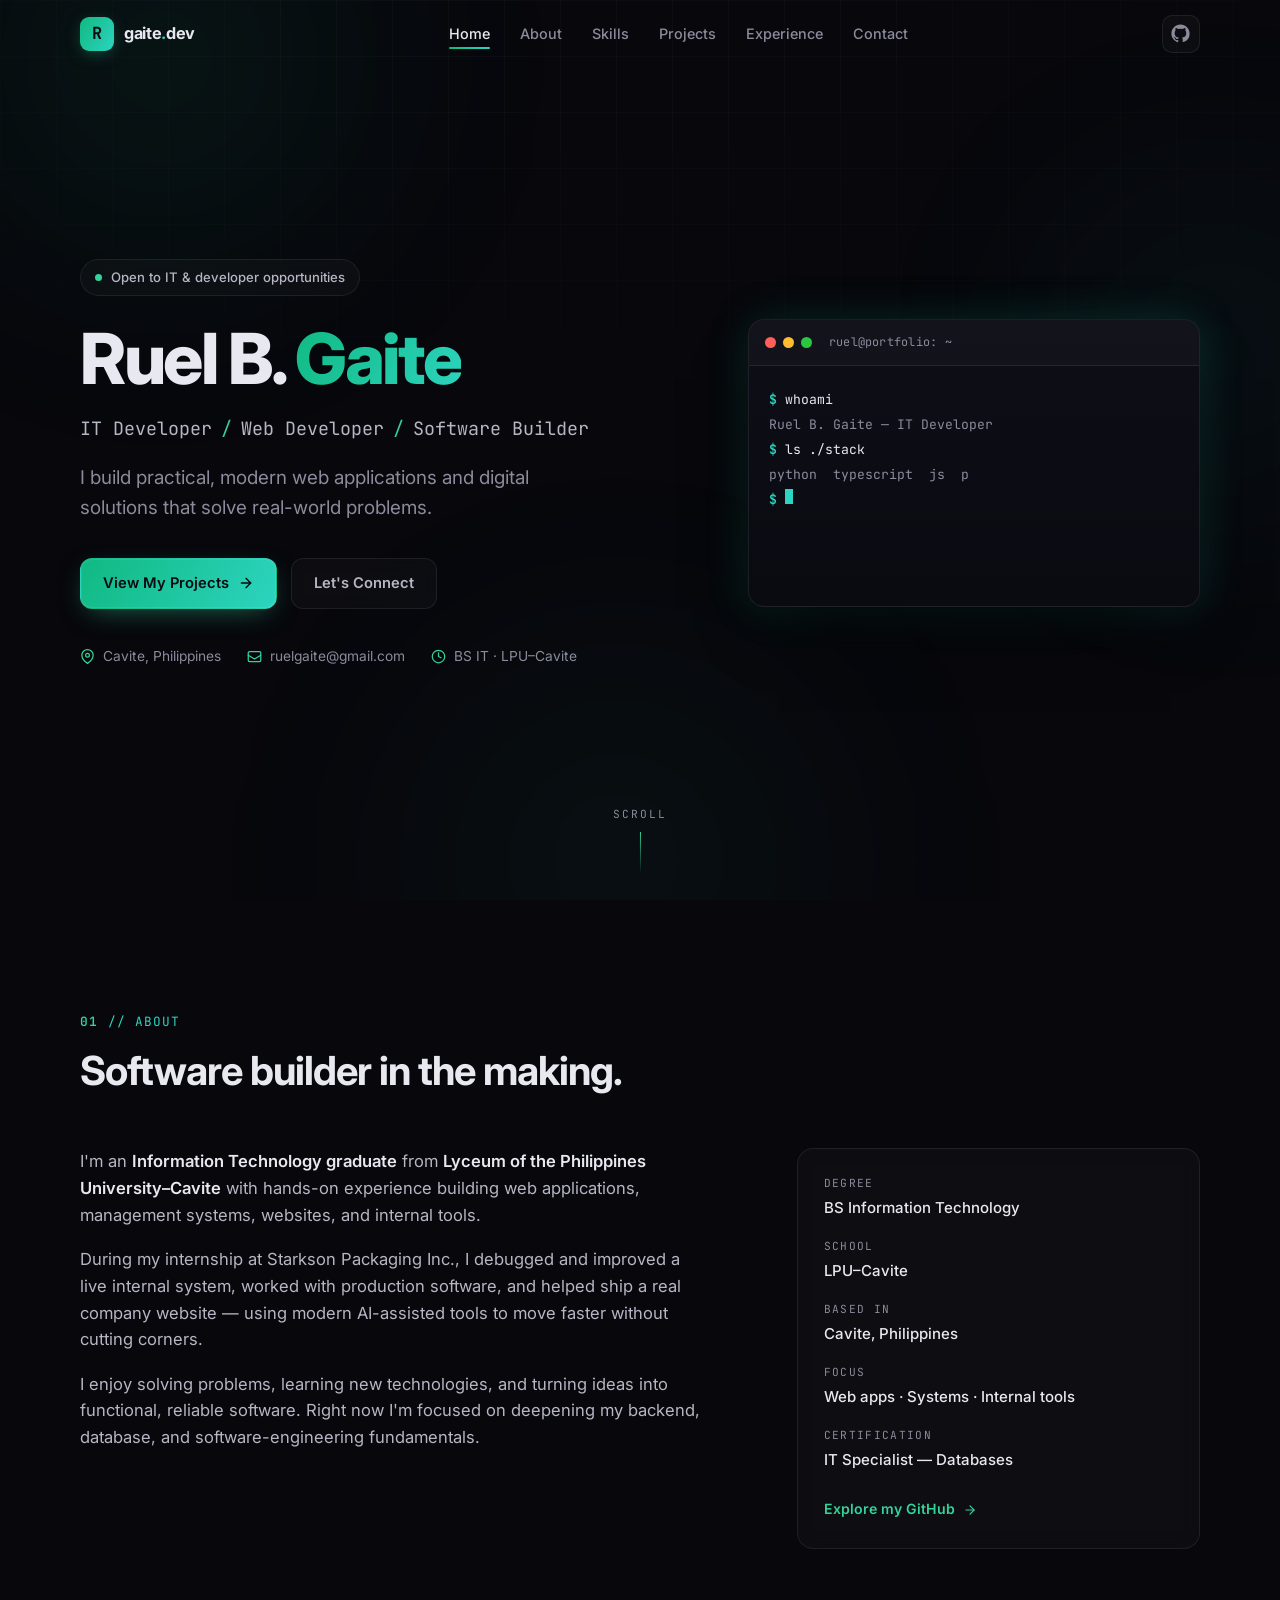
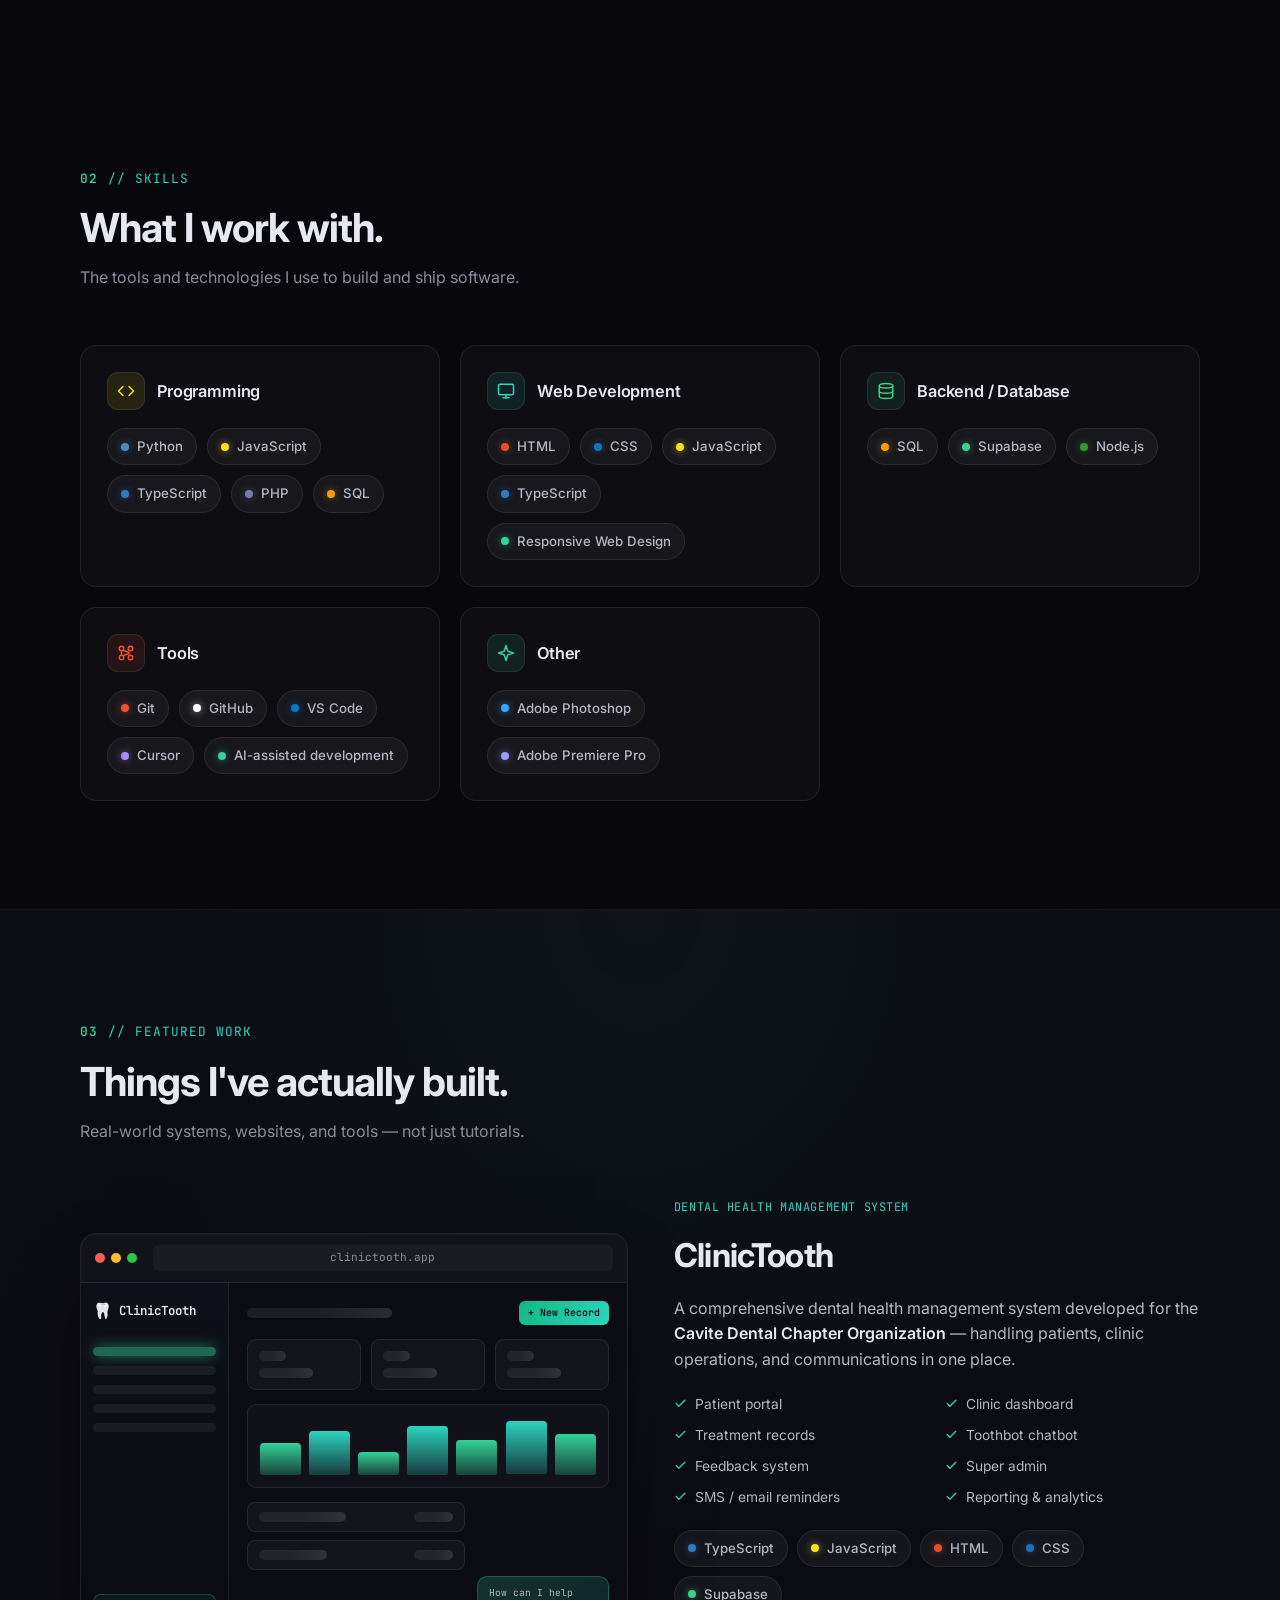
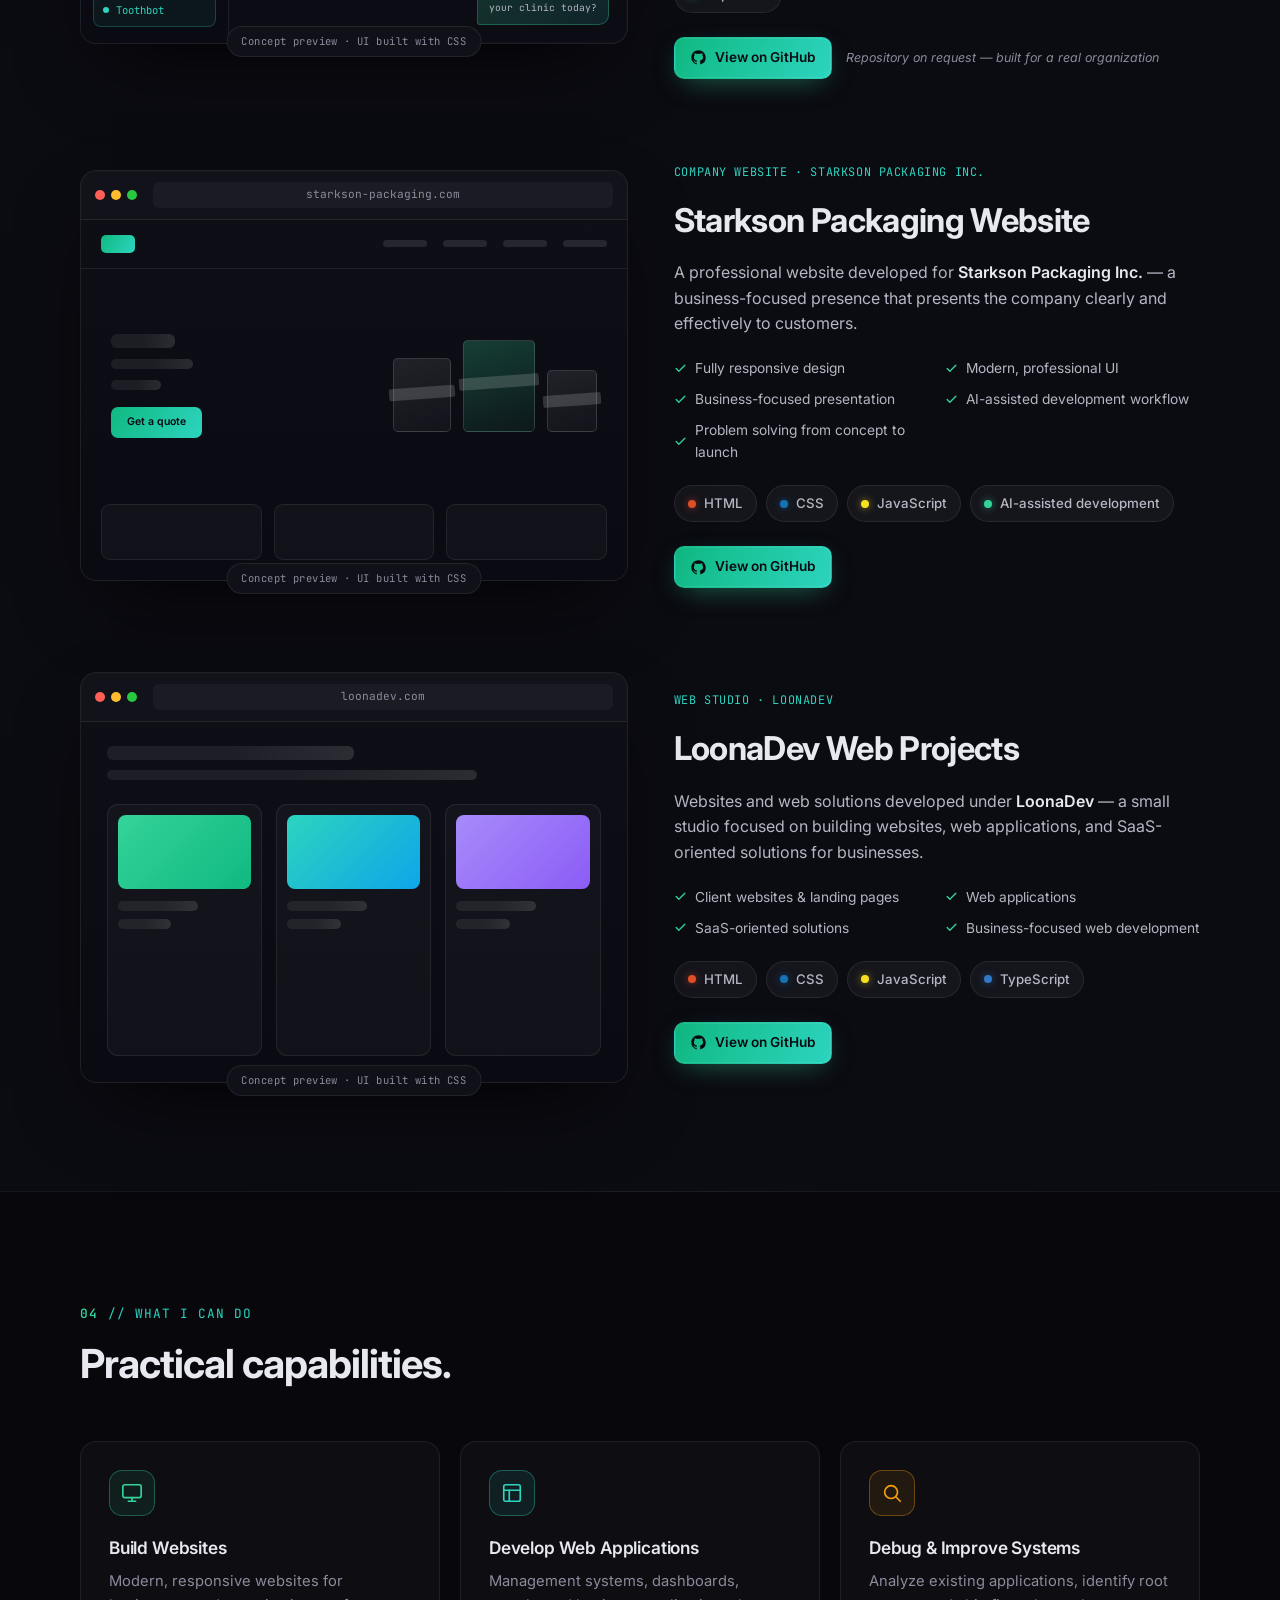
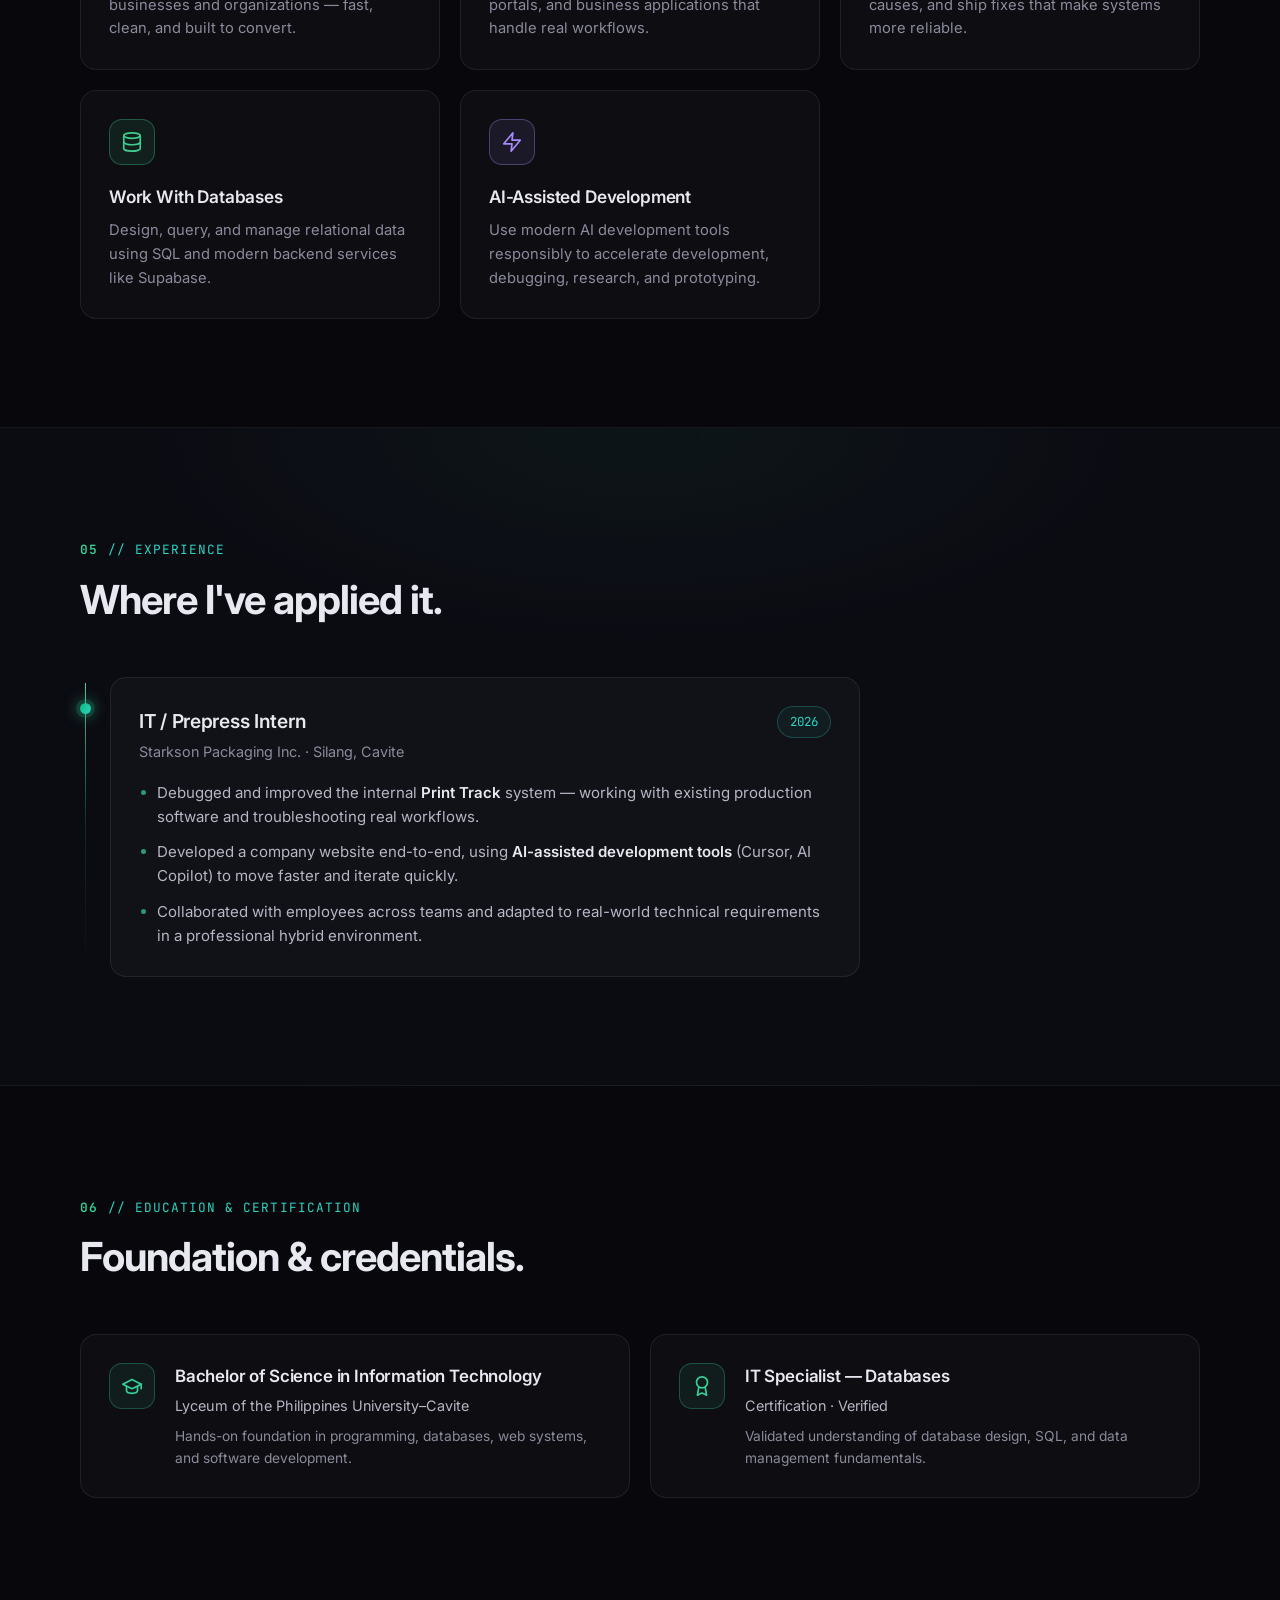
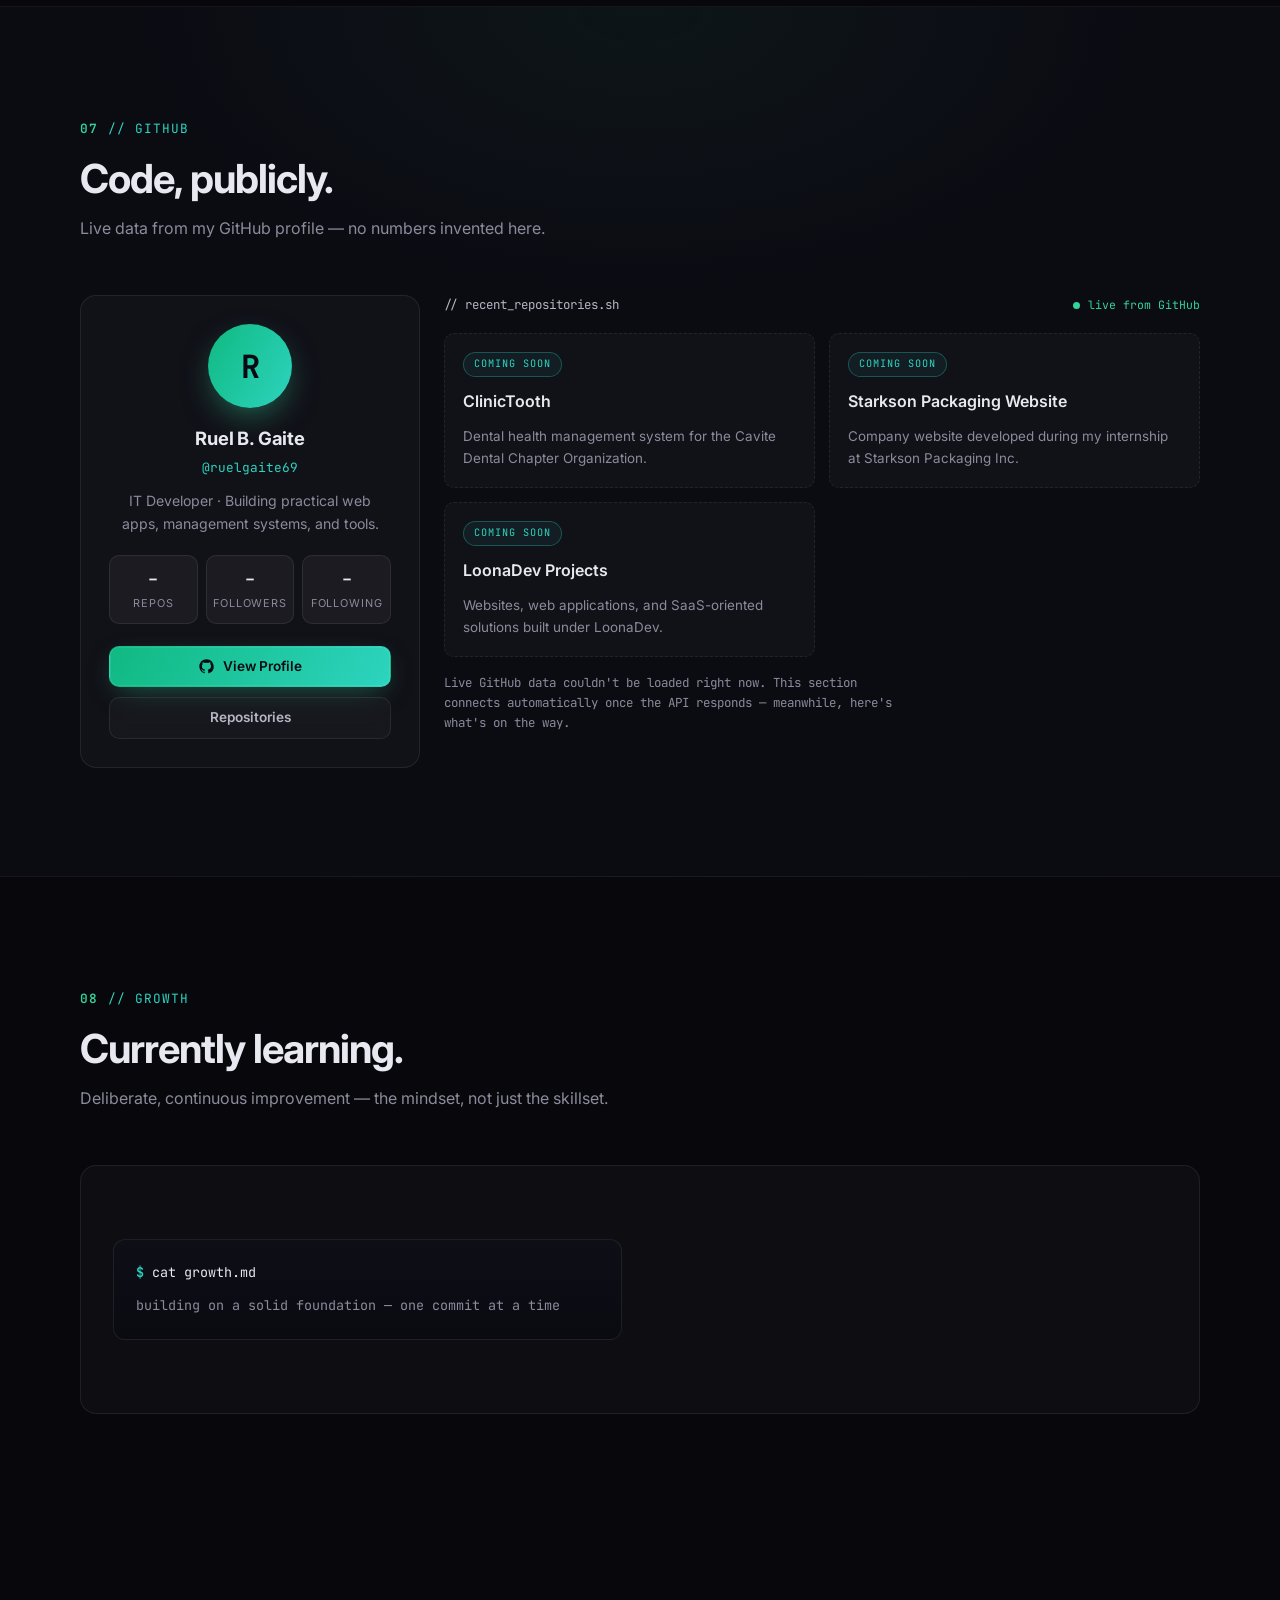
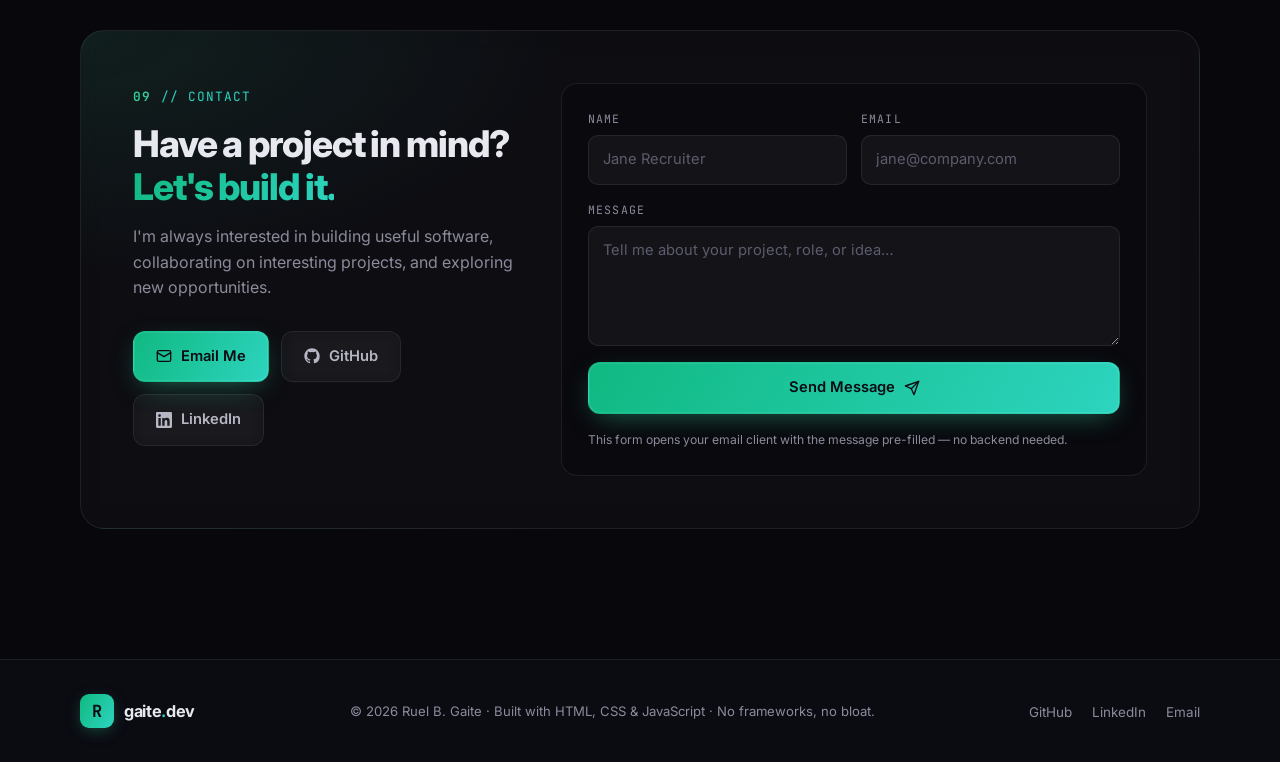
==== index.html @ cf8538fd "Add files via upload" ====
<!DOCTYPE html>
<html lang="en">
<head>
  <meta charset="UTF-8" />
  <meta name="viewport" content="width=device-width, initial-scale=1.0" />
  <title>Ruel B. Gaite — IT Developer | Web Developer | Software Builder</title>
  <meta name="description" content="Ruel B. Gaite — IT Developer, Web Developer and Software Builder from Cavite, Philippines. I build practical, modern web applications and digital solutions that solve real-world problems." />
  <meta name="author" content="Ruel B. Gaite" />
  <meta name="theme-color" content="#07070c" />

  <!-- Open Graph -->
  <meta property="og:title" content="Ruel B. Gaite — IT Developer | Web Developer | Software Builder" />
  <meta property="og:description" content="I build practical, modern web applications and digital solutions that solve real-world problems." />
  <meta property="og:type" content="website" />
  <meta property="og:url" content="https://github.com/ruelgaite69" />

  <link rel="icon" href="data:image/svg+xml,%3Csvg xmlns='http://www.w3.org/2000/svg' viewBox='0 0 64 64'%3E%3Cdefs%3E%3ClinearGradient id='g' x1='0' y1='0' x2='1' y2='1'%3E%3Cstop offset='0' stop-color='%2334d399'/%3E%3Cstop offset='1' stop-color='%232dd4bf'/%3E%3C/linearGradient%3E%3C/defs%3E%3Crect width='64' height='64' rx='14' fill='%230b0b12'/%3E%3Ctext x='32' y='43' font-family='monospace' font-size='30' font-weight='700' fill='url(%23g)' text-anchor='middle'%3ER%3C/text%3E%3C/svg%3E" />

  <!-- Fonts -->
  <link rel="preconnect" href="https://fonts.googleapis.com" />
  <link rel="preconnect" href="https://fonts.gstatic.com" crossorigin />
  <link href="https://fonts.googleapis.com/css2?family=Inter:wght@400;500;600;700;800&family=JetBrains+Mono:wght@400;500;600&display=swap" rel="stylesheet" />

  <link rel="stylesheet" href="assets/css/styles.css" />
</head>
<body>
  <a class="skip-link" href="#main">Skip to content</a>

  <!-- Ambient background -->
  <div class="bg" aria-hidden="true">
    <div class="bg-grid"></div>
    <div class="bg-glow bg-glow-a"></div>
    <div class="bg-glow bg-glow-b"></div>
    <div class="bg-glow bg-glow-c"></div>
  </div>

  <!-- ===================== NAV ===================== -->
  <header class="nav" id="nav">
    <nav class="nav-inner" aria-label="Primary">
      <a class="logo" href="#home" aria-label="Ruel Gaite — home">
        <span class="logo-mark" aria-hidden="true">R</span>
        <span class="logo-text">gaite<span class="logo-dot">.</span>dev</span>
      </a>

      <ul class="nav-links" id="navLinks">
        <li><a href="#home" class="nav-link is-active">Home</a></li>
        <li><a href="#about" class="nav-link">About</a></li>
        <li><a href="#skills" class="nav-link">Skills</a></li>
        <li><a href="#projects" class="nav-link">Projects</a></li>
        <li><a href="#experience" class="nav-link">Experience</a></li>
        <li><a href="#contact" class="nav-link">Contact</a></li>
        <li class="nav-mobile-extra">
          <a class="btn btn-primary btn-sm" href="#contact">Let's Connect</a>
        </li>
      </ul>

      <div class="nav-right">
        <a class="nav-github" href="https://github.com/ruelgaite69" target="_blank" rel="noopener" aria-label="GitHub profile">
          <svg viewBox="0 0 24 24" width="19" height="19" fill="currentColor" aria-hidden="true"><path d="M12 .5C5.65.5.5 5.65.5 12c0 5.08 3.29 9.39 7.86 10.91.58.11.79-.25.79-.56 0-.28-.01-1.02-.02-2-3.2.7-3.88-1.54-3.88-1.54-.52-1.33-1.28-1.68-1.28-1.68-1.04-.71.08-.7.08-.7 1.15.08 1.76 1.18 1.76 1.18 1.03 1.75 2.69 1.25 3.34.95.1-.74.4-1.25.72-1.54-2.55-.29-5.24-1.28-5.24-5.68 0-1.26.45-2.28 1.18-3.09-.12-.29-.51-1.46.11-3.05 0 0 .96-.31 3.15 1.18a10.9 10.9 0 0 1 5.74 0c2.19-1.49 3.15-1.18 3.15-1.18.62 1.59.23 2.76.11 3.05.73.81 1.18 1.83 1.18 3.09 0 4.41-2.69 5.38-5.25 5.67.41.35.77 1.05.77 2.12 0 1.53-.01 2.76-.01 3.14 0 .31.21.67.8.56A10.52 10.52 0 0 0 23.5 12C23.5 5.65 18.35.5 12 .5z"/></svg>
        </a>
        <button class="nav-burger" id="navBurger" aria-label="Toggle menu" aria-expanded="false" aria-controls="navLinks">
          <span></span><span></span><span></span>
        </button>
      </div>
    </nav>
  </header>

  <main id="main">
    <!-- ===================== HERO ===================== -->
    <section class="hero" id="home">
      <div class="hero-inner">
        <div class="hero-copy reveal">
          <span class="pill reveal-item">
            <span class="pill-dot" aria-hidden="true"></span>
            Open to IT &amp; developer opportunities
          </span>

          <h1 class="hero-name reveal-item">
            Ruel B. <span class="grad-text">Gaite</span>
          </h1>

          <p class="hero-role reveal-item">
            IT Developer&ensp;<span class="hero-sep" aria-hidden="true">/</span>&ensp;Web Developer&ensp;<span class="hero-sep" aria-hidden="true">/</span>&ensp;Software Builder
          </p>

          <p class="hero-tag reveal-item">
            I build practical, modern web applications and digital solutions that solve real-world problems.
          </p>

          <div class="hero-actions reveal-item">
            <a class="btn btn-primary" href="#projects">
              View My Projects
              <svg viewBox="0 0 24 24" width="16" height="16" fill="none" stroke="currentColor" stroke-width="2" stroke-linecap="round" stroke-linejoin="round" aria-hidden="true"><line x1="5" y1="12" x2="19" y2="12"/><polyline points="12 5 19 12 12 19"/></svg>
            </a>
            <a class="btn btn-ghost" href="#contact">Let's Connect</a>
          </div>

          <ul class="hero-meta reveal-item">
            <li>
              <svg viewBox="0 0 24 24" width="15" height="15" fill="none" stroke="currentColor" stroke-width="2" stroke-linecap="round" stroke-linejoin="round" aria-hidden="true"><path d="M21 10c0 7-9 13-9 13s-9-6-9-13a9 9 0 0 1 18 0z"/><circle cx="12" cy="10" r="3"/></svg>
              Cavite, Philippines
            </li>
            <li>
              <svg viewBox="0 0 24 24" width="15" height="15" fill="none" stroke="currentColor" stroke-width="2" stroke-linecap="round" stroke-linejoin="round" aria-hidden="true"><path d="M22 10 12 16 2 10"/><rect x="2" y="4" width="20" height="16" rx="2"/></svg>
              ruelgaite@gmail.com
            </li>
            <li>
              <svg viewBox="0 0 24 24" width="15" height="15" fill="none" stroke="currentColor" stroke-width="2" stroke-linecap="round" stroke-linejoin="round" aria-hidden="true"><circle cx="12" cy="12" r="10"/><polyline points="12 6 12 12 16 14"/></svg>
              BS IT &middot; LPU&ndash;Cavite
            </li>
          </ul>
        </div>

        <!-- Terminal -->
        <div class="hero-terminal reveal reveal-delay-2" aria-hidden="true">
          <div class="terminal">
            <div class="terminal-bar">
              <span class="t-dot t-red"></span>
              <span class="t-dot t-yellow"></span>
              <span class="t-dot t-green"></span>
              <span class="terminal-title">ruel@portfolio: ~</span>
            </div>
            <div class="terminal-body">
              <div class="terminal-lines" id="terminalLines">
                <p class="t-line t-static"><span class="t-prompt">$</span> <span class="t-cmd">whoami</span></p>
                <p class="t-line t-static"><span class="t-out">Ruel B. Gaite — IT Developer</span></p>
              </div>
              <p class="t-line t-caret-line"><span class="t-prompt">$</span> <span class="t-caret"></span></p>
            </div>
          </div>
        </div>
      </div>

      <a class="scroll-hint" href="#about" aria-label="Scroll to About section">
        <span class="scroll-hint-text">scroll</span>
        <span class="scroll-hint-line" aria-hidden="true"></span>
      </a>
    </section>

    <!-- ===================== ABOUT ===================== -->
    <section class="section" id="about">
      <div class="container">
        <header class="section-head reveal">
          <span class="kicker"><span class="kicker-num">01</span> // about</span>
          <h2 class="section-title">Software builder in the making.</h2>
        </header>

        <div class="about-grid">
          <div class="about-copy reveal">
            <p>
              I'm an <strong>Information Technology graduate</strong> from
              <strong>Lyceum of the Philippines University&ndash;Cavite</strong> with hands-on experience
              building web applications, management systems, websites, and internal tools.
            </p>
            <p>
              During my internship at Starkson Packaging Inc., I debugged and improved a live internal
              system, worked with production software, and helped ship a real company website — using
              modern AI-assisted tools to move faster without cutting corners.
            </p>
            <p>
              I enjoy solving problems, learning new technologies, and turning ideas into functional,
              reliable software. Right now I'm focused on deepening my backend, database, and
              software-engineering fundamentals.
            </p>
          </div>

          <aside class="about-card reveal reveal-delay-2" aria-label="Quick facts">
            <ul class="facts">
              <li>
                <span class="fact-label">Degree</span>
                <span class="fact-value">BS Information Technology</span>
              </li>
              <li>
                <span class="fact-label">School</span>
                <span class="fact-value">LPU&ndash;Cavite</span>
              </li>
              <li>
                <span class="fact-label">Based in</span>
                <span class="fact-value">Cavite, Philippines</span>
              </li>
              <li>
                <span class="fact-label">Focus</span>
                <span class="fact-value">Web apps &middot; Systems &middot; Internal tools</span>
              </li>
              <li>
                <span class="fact-label">Certification</span>
                <span class="fact-value">IT Specialist &mdash; Databases</span>
              </li>
            </ul>
            <a class="about-cta" href="#github">
              Explore my GitHub
              <svg viewBox="0 0 24 24" width="14" height="14" fill="none" stroke="currentColor" stroke-width="2" stroke-linecap="round" stroke-linejoin="round" aria-hidden="true"><line x1="5" y1="12" x2="19" y2="12"/><polyline points="12 5 19 12 12 19"/></svg>
            </a>
          </aside>
        </div>
      </div>
    </section>

    <!-- ===================== SKILLS ===================== -->
    <section class="section" id="skills">
      <div class="container">
        <header class="section-head reveal">
          <span class="kicker"><span class="kicker-num">02</span> // skills</span>
          <h2 class="section-title">What I work with.</h2>
          <p class="section-sub">The tools and technologies I use to build and ship software.</p>
        </header>

        <div class="skills-grid">
          <article class="skill-card reveal">
            <header class="skill-head">
              <span class="skill-icon" style="--ic:#f7df1e"><svg viewBox="0 0 24 24" width="18" height="18" fill="none" stroke="currentColor" stroke-width="2" stroke-linecap="round" stroke-linejoin="round" aria-hidden="true"><polyline points="16 18 22 12 16 6"/><polyline points="8 6 2 12 8 18"/></svg></span>
              <h3>Programming</h3>
            </header>
            <div class="skill-list">
              <span class="badge"><i class="dot" style="--c:#4b8bbe"></i>Python</span>
              <span class="badge"><i class="dot" style="--c:#f7df1e"></i>JavaScript</span>
              <span class="badge"><i class="dot" style="--c:#3178c6"></i>TypeScript</span>
              <span class="badge"><i class="dot" style="--c:#777bb4"></i>PHP</span>
              <span class="badge"><i class="dot" style="--c:#f59e0b"></i>SQL</span>
            </div>
          </article>

          <article class="skill-card reveal reveal-delay-1">
            <header class="skill-head">
              <span class="skill-icon" style="--ic:#2dd4bf"><svg viewBox="0 0 24 24" width="18" height="18" fill="none" stroke="currentColor" stroke-width="2" stroke-linecap="round" stroke-linejoin="round" aria-hidden="true"><rect x="2" y="3" width="20" height="14" rx="2"/><line x1="8" y1="21" x2="16" y2="21"/><line x1="12" y1="17" x2="12" y2="21"/></svg></span>
              <h3>Web Development</h3>
            </header>
            <div class="skill-list">
              <span class="badge"><i class="dot" style="--c:#e34f26"></i>HTML</span>
              <span class="badge"><i class="dot" style="--c:#1572b6"></i>CSS</span>
              <span class="badge"><i class="dot" style="--c:#f7df1e"></i>JavaScript</span>
              <span class="badge"><i class="dot" style="--c:#3178c6"></i>TypeScript</span>
              <span class="badge"><i class="dot" style="--c:#34d399"></i>Responsive Web Design</span>
            </div>
          </article>

          <article class="skill-card reveal reveal-delay-2">
            <header class="skill-head">
              <span class="skill-icon" style="--ic:#3ecf8e"><svg viewBox="0 0 24 24" width="18" height="18" fill="none" stroke="currentColor" stroke-width="2" stroke-linecap="round" stroke-linejoin="round" aria-hidden="true"><ellipse cx="12" cy="5" rx="9" ry="3"/><path d="M21 12c0 1.66-4 3-9 3s-9-1.34-9-3"/><path d="M3 5v14c0 1.66 4 3 9 3s9-1.34 9-3V5"/></svg></span>
              <h3>Backend / Database</h3>
            </header>
            <div class="skill-list">
              <span class="badge"><i class="dot" style="--c:#f59e0b"></i>SQL</span>
              <span class="badge"><i class="dot" style="--c:#3ecf8e"></i>Supabase</span>
              <span class="badge"><i class="dot" style="--c:#339933"></i>Node.js</span>
            </div>
          </article>

          <article class="skill-card reveal">
            <header class="skill-head">
              <span class="skill-icon" style="--ic:#f05032"><svg viewBox="0 0 24 24" width="18" height="18" fill="none" stroke="currentColor" stroke-width="2" stroke-linecap="round" stroke-linejoin="round" aria-hidden="true"><circle cx="6" cy="6" r="3"/><circle cx="6" cy="18" r="3"/><line x1="6" y1="9" x2="6" y2="15"/><path d="M9 9c3 0 4 2 7 2"/><path d="M9 15c3 0 4-2 7-2"/><circle cx="18" cy="6" r="3"/><circle cx="18" cy="18" r="3"/></svg></span>
              <h3>Tools</h3>
            </header>
            <div class="skill-list">
              <span class="badge"><i class="dot" style="--c:#f05032"></i>Git</span>
              <span class="badge"><i class="dot" style="--c:#ffffff"></i>GitHub</span>
              <span class="badge"><i class="dot" style="--c:#007acc"></i>VS Code</span>
              <span class="badge"><i class="dot" style="--c:#a78bfa"></i>Cursor</span>
              <span class="badge"><i class="dot" style="--c:#34d399"></i>AI-assisted development</span>
            </div>
          </article>

          <article class="skill-card reveal reveal-delay-1">
            <header class="skill-head">
              <span class="skill-icon" style="--ic:#34d399"><svg viewBox="0 0 24 24" width="18" height="18" fill="none" stroke="currentColor" stroke-width="2" stroke-linecap="round" stroke-linejoin="round" aria-hidden="true"><path d="M12 2l2.4 7.6L22 12l-7.6 2.4L12 22l-2.4-7.6L2 12l7.6-2.4z"/></svg></span>
              <h3>Other</h3>
            </header>
            <div class="skill-list">
              <span class="badge"><i class="dot" style="--c:#31a8ff"></i>Adobe Photoshop</span>
              <span class="badge"><i class="dot" style="--c:#9999ff"></i>Adobe Premiere Pro</span>
            </div>
          </article>
        </div>
      </div>
    </section>

    <!-- ===================== PROJECTS ===================== -->
    <section class="section section-alt" id="projects">
      <div class="container">
        <header class="section-head reveal">
          <span class="kicker"><span class="kicker-num">03</span> // featured work</span>
          <h2 class="section-title">Things I've actually built.</h2>
          <p class="section-sub">Real-world systems, websites, and tools — not just tutorials.</p>
        </header>

        <!-- Project 1: ClinicTooth
             Screenshots are auto-detected: drop clinictooth.png into assets/img/
             and it replaces the CSS concept preview automatically. See assets/img/README.md.
             Links come from the PROJECT_LINKS config in assets/js/main.js (data-project="clinictooth"). -->
        <article class="project reveal" data-project="clinictooth">
          <div class="project-shot" data-tilt>
            <div class="browser">
              <div class="browser-bar">
                <span class="b-dot b-red"></span><span class="b-dot b-yellow"></span><span class="b-dot b-green"></span>
                <span class="browser-url">clinictooth.app</span>
              </div>
              <div class="browser-body">
                <img class="project-img" src="assets/img/clinictooth.png" alt="ClinicTooth — dental health management dashboard" loading="lazy" onerror="this.classList.add('is-missing')" />
                <div class="mock mock-dashboard" aria-hidden="true">
                  <div class="dash-side">
                    <div class="dash-brand"><span class="dash-brand-mark">🦷</span>ClinicTooth</div>
                    <span class="dash-nav is-on"></span><span class="dash-nav"></span><span class="dash-nav"></span><span class="dash-nav"></span><span class="dash-nav"></span>
                    <div class="dash-toothbot"><span class="tb-pulse"></span>Toothbot</div>
                  </div>
                  <div class="dash-main">
                    <div class="dash-top"><span class="shimmer w-40"></span><span class="dash-chip">+ New Record</span></div>
                    <div class="dash-stats">
                      <span class="dash-stat"><span class="shimmer w-30"></span><span class="shimmer w-60"></span></span>
                      <span class="dash-stat"><span class="shimmer w-30"></span><span class="shimmer w-60"></span></span>
                      <span class="dash-stat"><span class="shimmer w-30"></span><span class="shimmer w-60"></span></span>
                    </div>
                    <div class="dash-chart">
                      <span class="bar" style="--h:55%"></span><span class="bar" style="--h:75%"></span><span class="bar" style="--h:40%"></span><span class="bar" style="--h:85%"></span><span class="bar" style="--h:60%"></span><span class="bar" style="--h:92%"></span><span class="bar" style="--h:70%"></span>
                    </div>
                    <div class="dash-lower">
                      <div class="dash-list">
                        <span class="row"><span class="shimmer w-45"></span><span class="shimmer w-20"></span></span>
                        <span class="row"><span class="shimmer w-35"></span><span class="shimmer w-20"></span></span>
                      </div>
                      <div class="dash-chat">
                        <span class="chat-bubble">How can I help your clinic today?</span>
                      </div>
                    </div>
                  </div>
                </div>
              </div>
            </div>
            <span class="shot-tag">Concept preview &middot; UI built with CSS</span>
          </div>

          <div class="project-body">
            <span class="project-tag">Dental Health Management System</span>
            <h3 class="project-title">ClinicTooth</h3>
            <p class="project-desc">
              A comprehensive dental health management system developed for the
              <strong>Cavite Dental Chapter Organization</strong> — handling patients, clinic operations,
              and communications in one place.
            </p>
            <ul class="project-features">
              <li><svg viewBox="0 0 24 24" width="13" height="13" fill="none" stroke="currentColor" stroke-width="2.5" stroke-linecap="round" stroke-linejoin="round" aria-hidden="true"><polyline points="20 6 9 17 4 12"/></svg>Patient portal</li>
              <li><svg viewBox="0 0 24 24" width="13" height="13" fill="none" stroke="currentColor" stroke-width="2.5" stroke-linecap="round" stroke-linejoin="round" aria-hidden="true"><polyline points="20 6 9 17 4 12"/></svg>Clinic dashboard</li>
              <li><svg viewBox="0 0 24 24" width="13" height="13" fill="none" stroke="currentColor" stroke-width="2.5" stroke-linecap="round" stroke-linejoin="round" aria-hidden="true"><polyline points="20 6 9 17 4 12"/></svg>Treatment records</li>
              <li><svg viewBox="0 0 24 24" width="13" height="13" fill="none" stroke="currentColor" stroke-width="2.5" stroke-linecap="round" stroke-linejoin="round" aria-hidden="true"><polyline points="20 6 9 17 4 12"/></svg>Toothbot chatbot</li>
              <li><svg viewBox="0 0 24 24" width="13" height="13" fill="none" stroke="currentColor" stroke-width="2.5" stroke-linecap="round" stroke-linejoin="round" aria-hidden="true"><polyline points="20 6 9 17 4 12"/></svg>Feedback system</li>
              <li><svg viewBox="0 0 24 24" width="13" height="13" fill="none" stroke="currentColor" stroke-width="2.5" stroke-linecap="round" stroke-linejoin="round" aria-hidden="true"><polyline points="20 6 9 17 4 12"/></svg>Super admin</li>
              <li><svg viewBox="0 0 24 24" width="13" height="13" fill="none" stroke="currentColor" stroke-width="2.5" stroke-linecap="round" stroke-linejoin="round" aria-hidden="true"><polyline points="20 6 9 17 4 12"/></svg>SMS / email reminders</li>
              <li><svg viewBox="0 0 24 24" width="13" height="13" fill="none" stroke="currentColor" stroke-width="2.5" stroke-linecap="round" stroke-linejoin="round" aria-hidden="true"><polyline points="20 6 9 17 4 12"/></svg>Reporting &amp; analytics</li>
            </ul>
            <div class="project-tech">
              <span class="badge"><i class="dot" style="--c:#3178c6"></i>TypeScript</span>
              <span class="badge"><i class="dot" style="--c:#f7df1e"></i>JavaScript</span>
              <span class="badge"><i class="dot" style="--c:#e34f26"></i>HTML</span>
              <span class="badge"><i class="dot" style="--c:#1572b6"></i>CSS</span>
              <span class="badge"><i class="dot" style="--c:#3ecf8e"></i>Supabase</span>
            </div>
            <div class="project-actions">
              <a class="btn btn-primary btn-sm" href="https://github.com/ruelgaite69" target="_blank" rel="noopener">
                <svg viewBox="0 0 24 24" width="15" height="15" fill="currentColor" aria-hidden="true"><path d="M12 .5C5.65.5.5 5.65.5 12c0 5.08 3.29 9.39 7.86 10.91.58.11.79-.25.79-.56 0-.28-.01-1.02-.02-2-3.2.7-3.88-1.54-3.88-1.54-.52-1.33-1.28-1.68-1.28-1.68-1.04-.71.08-.7.08-.7 1.15.08 1.76 1.18 1.76 1.18 1.03 1.75 2.69 1.25 3.34.95.1-.74.4-1.25.72-1.54-2.55-.29-5.24-1.28-5.24-5.68 0-1.26.45-2.28 1.18-3.09-.12-.29-.51-1.46.11-3.05 0 0 .96-.31 3.15 1.18a10.9 10.9 0 0 1 5.74 0c2.19-1.49 3.15-1.18 3.15-1.18.62 1.59.23 2.76.11 3.05.73.81 1.18 1.83 1.18 3.09 0 4.41-2.69 5.38-5.25 5.67.41.35.77 1.05.77 2.12 0 1.53-.01 2.76-.01 3.14 0 .31.21.67.8.56A10.52 10.52 0 0 0 23.5 12C23.5 5.65 18.35.5 12 .5z"/></svg>
                View on GitHub
              </a>
              <span class="project-note">Repository on request &mdash; built for a real organization</span>
            </div>
          </div>
        </article>

        <!-- Project 2: Starkson -->
        <article class="project project-reverse reveal" data-project="starkson">
          <div class="project-shot" data-tilt>
            <div class="browser">
              <div class="browser-bar">
                <span class="b-dot b-red"></span><span class="b-dot b-yellow"></span><span class="b-dot b-green"></span>
                <span class="browser-url">starkson-packaging.com</span>
              </div>
              <div class="browser-body">
                <img class="project-img" src="assets/img/starkson.png" alt="Starkson Packaging Inc. company website" loading="lazy" onerror="this.classList.add('is-missing')" />
                <div class="mock mock-site" aria-hidden="true">
                  <div class="site-nav">
                    <span class="site-logo"></span>
                    <span class="site-link"></span><span class="site-link"></span><span class="site-link"></span><span class="site-link"></span>
                  </div>
                  <div class="site-hero">
                    <div class="site-copy">
                      <span class="shimmer w-70 big"></span>
                      <span class="shimmer w-90"></span>
                      <span class="shimmer w-55"></span>
                      <span class="site-btn">Get a quote</span>
                    </div>
                    <div class="site-boxes">
                      <div class="box box-a"><span class="box-tape"></span></div>
                      <div class="box box-b"><span class="box-tape"></span></div>
                      <div class="box box-c"><span class="box-tape"></span></div>
                    </div>
                  </div>
                  <div class="site-cards">
                    <span class="site-card"></span><span class="site-card"></span><span class="site-card"></span>
                  </div>
                </div>
              </div>
            </div>
            <span class="shot-tag">Concept preview &middot; UI built with CSS</span>
          </div>

          <div class="project-body">
            <span class="project-tag">Company Website &middot; Starkson Packaging Inc.</span>
            <h3 class="project-title">Starkson Packaging Website</h3>
            <p class="project-desc">
              A professional website developed for <strong>Starkson Packaging Inc.</strong> — a business-focused
              presence that presents the company clearly and effectively to customers.
            </p>
            <ul class="project-features">
              <li><svg viewBox="0 0 24 24" width="13" height="13" fill="none" stroke="currentColor" stroke-width="2.5" stroke-linecap="round" stroke-linejoin="round" aria-hidden="true"><polyline points="20 6 9 17 4 12"/></svg>Fully responsive design</li>
              <li><svg viewBox="0 0 24 24" width="13" height="13" fill="none" stroke="currentColor" stroke-width="2.5" stroke-linecap="round" stroke-linejoin="round" aria-hidden="true"><polyline points="20 6 9 17 4 12"/></svg>Modern, professional UI</li>
              <li><svg viewBox="0 0 24 24" width="13" height="13" fill="none" stroke="currentColor" stroke-width="2.5" stroke-linecap="round" stroke-linejoin="round" aria-hidden="true"><polyline points="20 6 9 17 4 12"/></svg>Business-focused presentation</li>
              <li><svg viewBox="0 0 24 24" width="13" height="13" fill="none" stroke="currentColor" stroke-width="2.5" stroke-linecap="round" stroke-linejoin="round" aria-hidden="true"><polyline points="20 6 9 17 4 12"/></svg>AI-assisted development workflow</li>
              <li><svg viewBox="0 0 24 24" width="13" height="13" fill="none" stroke="currentColor" stroke-width="2.5" stroke-linecap="round" stroke-linejoin="round" aria-hidden="true"><polyline points="20 6 9 17 4 12"/></svg>Problem solving from concept to launch</li>
            </ul>
            <div class="project-tech">
              <span class="badge"><i class="dot" style="--c:#e34f26"></i>HTML</span>
              <span class="badge"><i class="dot" style="--c:#1572b6"></i>CSS</span>
              <span class="badge"><i class="dot" style="--c:#f7df1e"></i>JavaScript</span>
              <span class="badge"><i class="dot" style="--c:#34d399"></i>AI-assisted development</span>
            </div>
            <div class="project-actions">
              <a class="btn btn-primary btn-sm" href="https://github.com/ruelgaite69" target="_blank" rel="noopener">
                <svg viewBox="0 0 24 24" width="15" height="15" fill="currentColor" aria-hidden="true"><path d="M12 .5C5.65.5.5 5.65.5 12c0 5.08 3.29 9.39 7.86 10.91.58.11.79-.25.79-.56 0-.28-.01-1.02-.02-2-3.2.7-3.88-1.54-3.88-1.54-.52-1.33-1.28-1.68-1.28-1.68-1.04-.71.08-.7.08-.7 1.15.08 1.76 1.18 1.76 1.18 1.03 1.75 2.69 1.25 3.34.95.1-.74.4-1.25.72-1.54-2.55-.29-5.24-1.28-5.24-5.68 0-1.26.45-2.28 1.18-3.09-.12-.29-.51-1.46.11-3.05 0 0 .96-.31 3.15 1.18a10.9 10.9 0 0 1 5.74 0c2.19-1.49 3.15-1.18 3.15-1.18.62 1.59.23 2.76.11 3.05.73.81 1.18 1.83 1.18 3.09 0 4.41-2.69 5.38-5.25 5.67.41.35.77 1.05.77 2.12 0 1.53-.01 2.76-.01 3.14 0 .31.21.67.8.56A10.52 10.52 0 0 0 23.5 12C23.5 5.65 18.35.5 12 .5z"/></svg>
                View on GitHub
              </a>
            </div>
          </div>
        </article>

        <!-- Project 3: LoonaDev -->
        <article class="project reveal" data-project="loonadev">
          <div class="project-shot" data-tilt>
            <div class="browser">
              <div class="browser-bar">
                <span class="b-dot b-red"></span><span class="b-dot b-yellow"></span><span class="b-dot b-green"></span>
                <span class="browser-url">loonadev.com</span>
              </div>
              <div class="browser-body">
                <img class="project-img" src="assets/img/loonadev.png" alt="LoonaDev web projects — websites and web applications" loading="lazy" onerror="this.classList.add('is-missing')" />
                <div class="mock mock-portfolio" aria-hidden="true">
                  <div class="pf-hero">
                    <span class="shimmer w-50 big"></span>
                    <span class="shimmer w-75"></span>
                  </div>
                  <div class="pf-grid">
                    <div class="pf-card"><span class="pf-thumb g1"></span><span class="shimmer w-60"></span><span class="shimmer w-40"></span></div>
                    <div class="pf-card"><span class="pf-thumb g2"></span><span class="shimmer w-60"></span><span class="shimmer w-40"></span></div>
                    <div class="pf-card"><span class="pf-thumb g3"></span><span class="shimmer w-60"></span><span class="shimmer w-40"></span></div>
                  </div>
                </div>
              </div>
            </div>
            <span class="shot-tag">Concept preview &middot; UI built with CSS</span>
          </div>

          <div class="project-body">
            <span class="project-tag">Web Studio &middot; LoonaDev</span>
            <h3 class="project-title">LoonaDev Web Projects</h3>
            <p class="project-desc">
              Websites and web solutions developed under <strong>LoonaDev</strong> — a small studio focused
              on building websites, web applications, and SaaS-oriented solutions for businesses.
            </p>
            <ul class="project-features">
              <li><svg viewBox="0 0 24 24" width="13" height="13" fill="none" stroke="currentColor" stroke-width="2.5" stroke-linecap="round" stroke-linejoin="round" aria-hidden="true"><polyline points="20 6 9 17 4 12"/></svg>Client websites &amp; landing pages</li>
              <li><svg viewBox="0 0 24 24" width="13" height="13" fill="none" stroke="currentColor" stroke-width="2.5" stroke-linecap="round" stroke-linejoin="round" aria-hidden="true"><polyline points="20 6 9 17 4 12"/></svg>Web applications</li>
              <li><svg viewBox="0 0 24 24" width="13" height="13" fill="none" stroke="currentColor" stroke-width="2.5" stroke-linecap="round" stroke-linejoin="round" aria-hidden="true"><polyline points="20 6 9 17 4 12"/></svg>SaaS-oriented solutions</li>
              <li><svg viewBox="0 0 24 24" width="13" height="13" fill="none" stroke="currentColor" stroke-width="2.5" stroke-linecap="round" stroke-linejoin="round" aria-hidden="true"><polyline points="20 6 9 17 4 12"/></svg>Business-focused web development</li>
            </ul>
            <div class="project-tech">
              <span class="badge"><i class="dot" style="--c:#e34f26"></i>HTML</span>
              <span class="badge"><i class="dot" style="--c:#1572b6"></i>CSS</span>
              <span class="badge"><i class="dot" style="--c:#f7df1e"></i>JavaScript</span>
              <span class="badge"><i class="dot" style="--c:#3178c6"></i>TypeScript</span>
            </div>
            <div class="project-actions">
              <a class="btn btn-primary btn-sm" href="https://github.com/ruelgaite69" target="_blank" rel="noopener">
                <svg viewBox="0 0 24 24" width="15" height="15" fill="currentColor" aria-hidden="true"><path d="M12 .5C5.65.5.5 5.65.5 12c0 5.08 3.29 9.39 7.86 10.91.58.11.79-.25.79-.56 0-.28-.01-1.02-.02-2-3.2.7-3.88-1.54-3.88-1.54-.52-1.33-1.28-1.68-1.28-1.68-1.04-.71.08-.7.08-.7 1.15.08 1.76 1.18 1.76 1.18 1.03 1.75 2.69 1.25 3.34.95.1-.74.4-1.25.72-1.54-2.55-.29-5.24-1.28-5.24-5.68 0-1.26.45-2.28 1.18-3.09-.12-.29-.51-1.46.11-3.05 0 0 .96-.31 3.15 1.18a10.9 10.9 0 0 1 5.74 0c2.19-1.49 3.15-1.18 3.15-1.18.62 1.59.23 2.76.11 3.05.73.81 1.18 1.83 1.18 3.09 0 4.41-2.69 5.38-5.25 5.67.41.35.77 1.05.77 2.12 0 1.53-.01 2.76-.01 3.14 0 .31.21.67.8.56A10.52 10.52 0 0 0 23.5 12C23.5 5.65 18.35.5 12 .5z"/></svg>
                View on GitHub
              </a>
            </div>
          </div>
        </article>
      </div>
    </section>

    <!-- ===================== WHAT I CAN DO ===================== -->
    <section class="section" id="capabilities">
      <div class="container">
        <header class="section-head reveal">
          <span class="kicker"><span class="kicker-num">04</span> // what I can do</span>
          <h2 class="section-title">Practical capabilities.</h2>
        </header>

        <div class="caps-grid">
          <article class="cap-card reveal">
            <span class="cap-icon" style="--ic:#34d399"><svg viewBox="0 0 24 24" width="22" height="22" fill="none" stroke="currentColor" stroke-width="1.8" stroke-linecap="round" stroke-linejoin="round" aria-hidden="true"><rect x="2" y="3" width="20" height="14" rx="2"/><line x1="8" y1="21" x2="16" y2="21"/><line x1="12" y1="17" x2="12" y2="21"/></svg></span>
            <h3>Build Websites</h3>
            <p>Modern, responsive websites for businesses and organizations — fast, clean, and built to convert.</p>
          </article>
          <article class="cap-card reveal reveal-delay-1">
            <span class="cap-icon" style="--ic:#2dd4bf"><svg viewBox="0 0 24 24" width="22" height="22" fill="none" stroke="currentColor" stroke-width="1.8" stroke-linecap="round" stroke-linejoin="round" aria-hidden="true"><rect x="3" y="3" width="18" height="18" rx="2"/><line x1="3" y1="9" x2="21" y2="9"/><line x1="9" y1="21" x2="9" y2="9"/></svg></span>
            <h3>Develop Web Applications</h3>
            <p>Management systems, dashboards, portals, and business applications that handle real workflows.</p>
          </article>
          <article class="cap-card reveal reveal-delay-2">
            <span class="cap-icon" style="--ic:#f59e0b"><svg viewBox="0 0 24 24" width="22" height="22" fill="none" stroke="currentColor" stroke-width="1.8" stroke-linecap="round" stroke-linejoin="round" aria-hidden="true"><circle cx="11" cy="11" r="7"/><line x1="21" y1="21" x2="16.65" y2="16.65"/></svg></span>
            <h3>Debug &amp; Improve Systems</h3>
            <p>Analyze existing applications, identify root causes, and ship fixes that make systems more reliable.</p>
          </article>
          <article class="cap-card reveal reveal-delay-3">
            <span class="cap-icon" style="--ic:#3ecf8e"><svg viewBox="0 0 24 24" width="22" height="22" fill="none" stroke="currentColor" stroke-width="1.8" stroke-linecap="round" stroke-linejoin="round" aria-hidden="true"><ellipse cx="12" cy="5" rx="9" ry="3"/><path d="M21 12c0 1.66-4 3-9 3s-9-1.34-9-3"/><path d="M3 5v14c0 1.66 4 3 9 3s9-1.34 9-3V5"/></svg></span>
            <h3>Work With Databases</h3>
            <p>Design, query, and manage relational data using SQL and modern backend services like Supabase.</p>
          </article>
          <article class="cap-card reveal reveal-delay-4">
            <span class="cap-icon" style="--ic:#a78bfa"><svg viewBox="0 0 24 24" width="22" height="22" fill="none" stroke="currentColor" stroke-width="1.8" stroke-linecap="round" stroke-linejoin="round" aria-hidden="true"><polygon points="13 2 3 14 12 14 11 22 21 10 12 10 13 2"/></svg></span>
            <h3>AI-Assisted Development</h3>
            <p>Use modern AI development tools responsibly to accelerate development, debugging, research, and prototyping.</p>
          </article>
        </div>
      </div>
    </section>

    <!-- ===================== EXPERIENCE ===================== -->
    <section class="section section-alt" id="experience">
      <div class="container">
        <header class="section-head reveal">
          <span class="kicker"><span class="kicker-num">05</span> // experience</span>
          <h2 class="section-title">Where I've applied it.</h2>
        </header>

        <ol class="timeline">
          <li class="timeline-item reveal">
            <span class="timeline-dot" aria-hidden="true"></span>
            <article class="timeline-card">
              <div class="timeline-head">
                <div>
                  <h3>IT / Prepress Intern</h3>
                  <p class="timeline-org">Starkson Packaging Inc. &middot; Silang, Cavite</p>
                </div>
                <span class="timeline-date">2026</span>
              </div>
              <ul class="timeline-list">
                <li>Debugged and improved the internal <strong>Print Track</strong> system — working with existing production software and troubleshooting real workflows.</li>
                <li>Developed a company website end-to-end, using <strong>AI-assisted development tools</strong> (Cursor, AI Copilot) to move faster and iterate quickly.</li>
                <li>Collaborated with employees across teams and adapted to real-world technical requirements in a professional hybrid environment.</li>
              </ul>
            </article>
          </li>
        </ol>
      </div>
    </section>

    <!-- ===================== EDUCATION & CERTIFICATION ===================== -->
    <section class="section" id="education">
      <div class="container">
        <header class="section-head reveal">
          <span class="kicker"><span class="kicker-num">06</span> // education &amp; certification</span>
          <h2 class="section-title">Foundation &amp; credentials.</h2>
        </header>

        <div class="edu-grid">
          <article class="edu-card reveal">
            <span class="edu-icon"><svg viewBox="0 0 24 24" width="22" height="22" fill="none" stroke="currentColor" stroke-width="1.8" stroke-linecap="round" stroke-linejoin="round" aria-hidden="true"><path d="M22 10 12 5 2 10l10 5 10-5z"/><path d="M6 12.5V17c0 1.66 2.69 3 6 3s6-1.34 6-3v-4.5"/><line x1="22" y1="10" x2="22" y2="15"/></svg></span>
            <div>
              <h3>Bachelor of Science in Information Technology</h3>
              <p class="edu-org">Lyceum of the Philippines University&ndash;Cavite</p>
              <p class="edu-note">Hands-on foundation in programming, databases, web systems, and software development.</p>
            </div>
          </article>

          <article class="edu-card cert-card reveal reveal-delay-1">
            <span class="edu-icon cert-icon"><svg viewBox="0 0 24 24" width="22" height="22" fill="none" stroke="currentColor" stroke-width="1.8" stroke-linecap="round" stroke-linejoin="round" aria-hidden="true"><circle cx="12" cy="8" r="6"/><polyline points="8.5 13.5 7 22 12 19.5 17 22 15.5 13.5"/></svg></span>
            <div>
              <h3>IT Specialist &mdash; Databases</h3>
              <p class="edu-org">Certification &middot; Verified</p>
              <p class="edu-note">Validated understanding of database design, SQL, and data management fundamentals.</p>
            </div>
          </article>
        </div>
      </div>
    </section>

    <!-- ===================== GITHUB ===================== -->
    <section class="section section-alt" id="github">
      <div class="container">
        <header class="section-head reveal">
          <span class="kicker"><span class="kicker-num">07</span> // github</span>
          <h2 class="section-title">Code, publicly.</h2>
          <p class="section-sub">Live data from my GitHub profile — no numbers invented here.</p>
        </header>

        <div class="github-grid reveal">
          <!-- Profile card -->
          <aside class="gh-profile">
            <div class="gh-avatar" id="ghAvatar">R</div>
            <h3 id="ghName">Ruel B. Gaite</h3>
            <p class="gh-handle" id="ghHandle">@ruelgaite69</p>
            <p class="gh-bio" id="ghBio">IT Developer &middot; Building practical web apps, management systems, and tools.</p>

            <div class="gh-stats" id="ghStats">
              <div class="gh-stat"><strong id="ghRepos">&ndash;</strong><span>Repos</span></div>
              <div class="gh-stat"><strong id="ghFollowers">&ndash;</strong><span>Followers</span></div>
              <div class="gh-stat"><strong id="ghFollowing">&ndash;</strong><span>Following</span></div>
            </div>

            <div class="gh-cta">
              <a class="btn btn-primary btn-sm" href="https://github.com/ruelgaite69" target="_blank" rel="noopener">
                <svg viewBox="0 0 24 24" width="15" height="15" fill="currentColor" aria-hidden="true"><path d="M12 .5C5.65.5.5 5.65.5 12c0 5.08 3.29 9.39 7.86 10.91.58.11.79-.25.79-.56 0-.28-.01-1.02-.02-2-3.2.7-3.88-1.54-3.88-1.54-.52-1.33-1.28-1.68-1.28-1.68-1.04-.71.08-.7.08-.7 1.15.08 1.76 1.18 1.76 1.18 1.03 1.75 2.69 1.25 3.34.95.1-.74.4-1.25.72-1.54-2.55-.29-5.24-1.28-5.24-5.68 0-1.26.45-2.28 1.18-3.09-.12-.29-.51-1.46.11-3.05 0 0 .96-.31 3.15 1.18a10.9 10.9 0 0 1 5.74 0c2.19-1.49 3.15-1.18 3.15-1.18.62 1.59.23 2.76.11 3.05.73.81 1.18 1.83 1.18 3.09 0 4.41-2.69 5.38-5.25 5.67.41.35.77 1.05.77 2.12 0 1.53-.01 2.76-.01 3.14 0 .31.21.67.8.56A10.52 10.52 0 0 0 23.5 12C23.5 5.65 18.35.5 12 .5z"/></svg>
                View Profile
              </a>
              <a class="btn btn-ghost btn-sm" href="https://github.com/ruelgaite69?tab=repositories" target="_blank" rel="noopener">Repositories</a>
            </div>
          </aside>

          <!-- Repo feed -->
          <div class="gh-feed">
            <div class="gh-feed-head">
              <span class="mono-label">// recent_repositories.sh</span>
              <span class="gh-live"><span class="pill-dot"></span>live from GitHub</span>
            </div>

            <!-- Languages (rendered only when real data exists) -->
            <div class="gh-langs" id="ghLangs" hidden>
              <div class="langs-bars" id="langsBars"></div>
            </div>

            <div class="repo-grid" id="repoGrid">
              <!-- Rendered by JS (live API or graceful fallback) -->
              <div class="repo-skeleton" aria-hidden="true"></div>
              <div class="repo-skeleton" aria-hidden="true"></div>
              <div class="repo-skeleton" aria-hidden="true"></div>
            </div>

            <p class="gh-note" id="ghNote">
              Public repositories appear here automatically as they're pushed. The contribution graph
              requires a private API token, so it's intentionally left out — no invented stats.
            </p>
          </div>
        </div>
      </div>
    </section>

    <!-- ===================== CURRENTLY LEARNING ===================== -->
    <section class="section" id="learning">
      <div class="container">
        <header class="section-head reveal">
          <span class="kicker"><span class="kicker-num">08</span> // growth</span>
          <h2 class="section-title">Currently learning.</h2>
          <p class="section-sub">Deliberate, continuous improvement — the mindset, not just the skillset.</p>
        </header>

        <div class="learning-panel reveal">
          <div class="learning-lines" aria-hidden="true">
            <p><span class="t-prompt">$</span> <span class="t-cmd">cat growth.md</span></p>
            <p class="t-out">building on a solid foundation &mdash; one commit at a time</p>
          </div>
          <ul class="learning-list">
            <li class="learning-item reveal-item">
              <span class="l-dot"></span>
              <span class="l-name">Advanced Python</span>
            </li>
            <li class="learning-item reveal-item">
              <span class="l-dot"></span>
              <span class="l-name">Software Engineering</span>
            </li>
            <li class="learning-item reveal-item">
              <span class="l-dot"></span>
              <span class="l-name">Backend Development</span>
            </li>
            <li class="learning-item reveal-item">
              <span class="l-dot"></span>
              <span class="l-name">Database Systems</span>
            </li>
            <li class="learning-item reveal-item">
              <span class="l-dot"></span>
              <span class="l-name">AI / Machine Learning</span>
            </li>
            <li class="learning-item reveal-item">
              <span class="l-dot"></span>
              <span class="l-name">Cloud Technologies</span>
            </li>
          </ul>
        </div>
      </div>
    </section>

    <!-- ===================== CONTACT ===================== -->
    <section class="section contact" id="contact">
      <div class="container">
        <div class="contact-card reveal">
          <div class="contact-copy">
            <span class="kicker"><span class="kicker-num">09</span> // contact</span>
            <h2 class="contact-title">Have a project in mind? <span class="grad-text">Let's build it.</span></h2>
            <p class="contact-sub">
              I'm always interested in building useful software, collaborating on interesting projects,
              and exploring new opportunities.
            </p>

            <div class="contact-actions">
              <a class="btn btn-primary" href="mailto:ruelgaite@gmail.com">
                <svg viewBox="0 0 24 24" width="16" height="16" fill="none" stroke="currentColor" stroke-width="2" stroke-linecap="round" stroke-linejoin="round" aria-hidden="true"><rect x="2" y="4" width="20" height="16" rx="2"/><polyline points="22,7 12,13 2,7"/></svg>
                Email Me
              </a>
              <a class="btn btn-ghost" href="https://github.com/ruelgaite69" target="_blank" rel="noopener">
                <svg viewBox="0 0 24 24" width="16" height="16" fill="currentColor" aria-hidden="true"><path d="M12 .5C5.65.5.5 5.65.5 12c0 5.08 3.29 9.39 7.86 10.91.58.11.79-.25.79-.56 0-.28-.01-1.02-.02-2-3.2.7-3.88-1.54-3.88-1.54-.52-1.33-1.28-1.68-1.28-1.68-1.04-.71.08-.7.08-.7 1.15.08 1.76 1.18 1.76 1.18 1.03 1.75 2.69 1.25 3.34.95.1-.74.4-1.25.72-1.54-2.55-.29-5.24-1.28-5.24-5.68 0-1.26.45-2.28 1.18-3.09-.12-.29-.51-1.46.11-3.05 0 0 .96-.31 3.15 1.18a10.9 10.9 0 0 1 5.74 0c2.19-1.49 3.15-1.18 3.15-1.18.62 1.59.23 2.76.11 3.05.73.81 1.18 1.83 1.18 3.09 0 4.41-2.69 5.38-5.25 5.67.41.35.77 1.05.77 2.12 0 1.53-.01 2.76-.01 3.14 0 .31.21.67.8.56A10.52 10.52 0 0 0 23.5 12C23.5 5.65 18.35.5 12 .5z"/></svg>
                GitHub
              </a>
              <a class="btn btn-ghost" href="https://www.linkedin.com/in/ruel-gaite-859343246/" target="_blank" rel="noopener">
                <svg viewBox="0 0 24 24" width="16" height="16" fill="currentColor" aria-hidden="true"><path d="M20.45 20.45h-3.55v-5.57c0-1.33-.03-3.04-1.85-3.04-1.85 0-2.14 1.45-2.14 2.94v5.67H9.36V9h3.41v1.56h.05c.47-.9 1.63-1.85 3.36-1.85 3.6 0 4.27 2.37 4.27 5.45v6.29zM5.34 7.43a2.06 2.06 0 1 1 0-4.12 2.06 2.06 0 0 1 0 4.12zM7.12 20.45H3.56V9h3.56v11.45zM22.22 0H1.77C.79 0 0 .77 0 1.72v20.55C0 23.23.79 24 1.77 24h20.45c.98 0 1.78-.77 1.78-1.73V1.72C24 .77 23.2 0 22.22 0z"/></svg>
                LinkedIn
              </a>
            </div>
          </div>

          <form class="contact-form" id="contactForm" novalidate>
            <div class="form-row">
              <div class="form-field">
                <label for="cf-name">Name</label>
                <input type="text" id="cf-name" name="name" placeholder="Jane Recruiter" autocomplete="name" required />
              </div>
              <div class="form-field">
                <label for="cf-email">Email</label>
                <input type="email" id="cf-email" name="email" placeholder="jane@company.com" autocomplete="email" required />
              </div>
            </div>
            <div class="form-field">
              <label for="cf-message">Message</label>
              <textarea id="cf-message" name="message" rows="4" placeholder="Tell me about your project, role, or idea…" required></textarea>
            </div>
            <button class="btn btn-primary btn-block" type="submit">
              Send Message
              <svg viewBox="0 0 24 24" width="16" height="16" fill="none" stroke="currentColor" stroke-width="2" stroke-linecap="round" stroke-linejoin="round" aria-hidden="true"><line x1="22" y1="2" x2="11" y2="13"/><polygon points="22 2 15 22 11 13 2 9 22 2"/></svg>
            </button>
            <p class="form-note">This form opens your email client with the message pre-filled — no backend needed.</p>
          </form>
        </div>
      </div>
    </section>
  </main>

  <!-- ===================== FOOTER ===================== -->
  <footer class="footer">
    <div class="container footer-inner">
      <a class="logo" href="#home" aria-label="Back to top">
        <span class="logo-mark" aria-hidden="true">R</span>
        <span class="logo-text">gaite<span class="logo-dot">.</span>dev</span>
      </a>
      <p class="footer-note">© 2026 Ruel B. Gaite &middot; Built with HTML, CSS &amp; JavaScript &middot; No frameworks, no bloat.</p>
      <ul class="footer-links">
        <li><a href="https://github.com/ruelgaite69" target="_blank" rel="noopener">GitHub</a></li>
        <li><a href="https://www.linkedin.com/in/ruel-gaite-859343246/" target="_blank" rel="noopener">LinkedIn</a></li>
        <li><a href="mailto:ruelgaite@gmail.com">Email</a></li>
      </ul>
    </div>
  </footer>

  <script src="assets/js/main.js"></script>
</body>
</html>
---- assets/css/styles.css ----
/* ============================================================
   Ruel B. Gaite — Portfolio
   Dark, premium developer aesthetic. No frameworks, no bloat.
   ============================================================ */

/* ---------- Design tokens ---------- */
:root {
  --bg: #07070c;
  --bg-soft: #0b0b12;
  --surface: rgba(255, 255, 255, 0.028);
  --surface-2: rgba(255, 255, 255, 0.045);
  --border: rgba(255, 255, 255, 0.08);
  --border-strong: rgba(255, 255, 255, 0.14);

  --text: #e8e8f0;
  --text-soft: #b6b6c4;
  --muted: #8b8b9c;

  --accent: #34d399;
  --accent-2: #2dd4bf;
  --grad: linear-gradient(120deg, #10b981 0%, #2dd4bf 100%);
  --glow: rgba(52, 211, 153, 0.16);

  --mono: "JetBrains Mono", ui-monospace, SFMono-Regular, Menlo, monospace;
  --sans: "Inter", -apple-system, BlinkMacSystemFont, "Segoe UI", Roboto, sans-serif;

  --radius: 16px;
  --radius-sm: 10px;
  --nav-h: 68px;
  --ease: cubic-bezier(0.22, 1, 0.36, 1);
}

/* ---------- Reset ---------- */
*, *::before, *::after { box-sizing: border-box; margin: 0; padding: 0; }

html {
  scroll-behavior: smooth;
  scroll-padding-top: calc(var(--nav-h) + 12px);
  -webkit-text-size-adjust: 100%;
}

body {
  font-family: var(--sans);
  background: var(--bg);
  color: var(--text);
  line-height: 1.6;
  overflow-x: hidden;
  -webkit-font-smoothing: antialiased;
}

img, svg { display: block; max-width: 100%; }
ul, ol { list-style: none; }
a { color: inherit; text-decoration: none; }
button { font: inherit; color: inherit; background: none; border: 0; cursor: pointer; }
strong { color: var(--text); font-weight: 600; }

::selection { background: rgba(52, 211, 153, 0.32); color: #fff; }

/* Scrollbar */
::-webkit-scrollbar { width: 10px; height: 10px; }
::-webkit-scrollbar-track { background: var(--bg); }
::-webkit-scrollbar-thumb { background: #23232e; border-radius: 99px; border: 2px solid var(--bg); }
::-webkit-scrollbar-thumb:hover { background: #33333f; }

:focus-visible {
  outline: 2px solid var(--accent);
  outline-offset: 3px;
  border-radius: 4px;
}

.skip-link {
  position: fixed;
  top: -100px;
  left: 16px;
  z-index: 200;
  background: var(--accent);
  color: #0b0b12;
  font-weight: 600;
  padding: 10px 18px;
  border-radius: 8px;
  transition: top 0.25s var(--ease);
}
.skip-link:focus { top: 14px; }

.container {
  width: min(1120px, 100% - 48px);
  margin-inline: auto;
}

/* ============================================================
   Ambient background
   ============================================================ */
.bg {
  position: fixed;
  inset: 0;
  z-index: -1;
  overflow: hidden;
  pointer-events: none;
}

.bg-grid {
  position: absolute;
  inset: 0;
  background-image:
    linear-gradient(rgba(255, 255, 255, 0.025) 1px, transparent 1px),
    linear-gradient(90deg, rgba(255, 255, 255, 0.025) 1px, transparent 1px);
  background-size: 56px 56px;
  mask-image: radial-gradient(ellipse 90% 70% at 50% 0%, #000 20%, transparent 75%);
  -webkit-mask-image: radial-gradient(ellipse 90% 70% at 50% 0%, #000 20%, transparent 75%);
}

.bg-glow {
  position: absolute;
  border-radius: 50%;
  filter: blur(110px);
  opacity: 0.55;
  animation: drift 22s ease-in-out infinite alternate;
}
.bg-glow-a {
  width: 640px; height: 640px;
  top: -260px; left: -160px;
  background: radial-gradient(circle, rgba(16, 185, 129, 0.22), transparent 65%);
}
.bg-glow-b {
  width: 560px; height: 560px;
  top: 8%; right: -220px;
  background: radial-gradient(circle, rgba(45, 212, 191, 0.14), transparent 65%);
  animation-delay: -8s;
}
.bg-glow-c {
  width: 720px; height: 720px;
  bottom: -320px; left: 20%;
  background: radial-gradient(circle, rgba(52, 211, 153, 0.12), transparent 65%);
  animation-delay: -14s;
}

@keyframes drift {
  0%   { transform: translate3d(0, 0, 0) scale(1); }
  100% { transform: translate3d(40px, 30px, 0) scale(1.08); }
}

/* ============================================================
   Buttons
   ============================================================ */
.btn {
  display: inline-flex;
  align-items: center;
  justify-content: center;
  gap: 9px;
  font-weight: 600;
  font-size: 0.92rem;
  padding: 13px 22px;
  border-radius: 12px;
  border: 1px solid transparent;
  transition: transform 0.2s var(--ease), box-shadow 0.25s var(--ease), background 0.2s, border-color 0.2s, color 0.2s;
  white-space: nowrap;
  cursor: pointer;
}
.btn svg { transition: transform 0.25s var(--ease); }
.btn:hover svg { transform: translateX(3px); }
.btn:hover { transform: translateY(-2px); }

.btn-primary {
  background: var(--grad);
  color: #0a0a12;
  box-shadow: 0 0 0 1px rgba(255, 255, 255, 0.08) inset, 0 8px 28px -10px rgba(52, 211, 153, 0.55);
}
.btn-primary:hover {
  box-shadow: 0 0 0 1px rgba(255, 255, 255, 0.14) inset, 0 14px 36px -10px rgba(52, 211, 153, 0.7);
}

.btn-ghost {
  background: var(--surface);
  border-color: var(--border);
  color: var(--text-soft);
  backdrop-filter: blur(8px);
}
.btn-ghost:hover {
  border-color: var(--accent);
  color: var(--text);
  background: rgba(52, 211, 153, 0.08);
}

.btn-sm { padding: 9px 16px; font-size: 0.85rem; border-radius: 10px; }
.btn-block { width: 100%; }

/* ============================================================
   Navigation
   ============================================================ */
.nav {
  position: fixed;
  top: 0;
  left: 0;
  right: 0;
  z-index: 100;
  height: var(--nav-h);
  transition: background 0.3s var(--ease), border-color 0.3s, backdrop-filter 0.3s;
  border-bottom: 1px solid transparent;
}
.nav.is-scrolled {
  background: rgba(7, 7, 12, 0.72);
  backdrop-filter: blur(18px);
  -webkit-backdrop-filter: blur(18px);
  border-bottom-color: var(--border);
}

.nav-inner {
  width: min(1120px, 100% - 48px);
  margin-inline: auto;
  height: 100%;
  display: flex;
  align-items: center;
  justify-content: space-between;
  gap: 16px;
}

.logo {
  display: inline-flex;
  align-items: center;
  gap: 10px;
  font-weight: 700;
  letter-spacing: -0.02em;
}
.logo-mark {
  display: grid;
  place-items: center;
  width: 34px;
  height: 34px;
  border-radius: 9px;
  background: var(--grad);
  color: #0a0a12;
  font-family: var(--mono);
  font-weight: 700;
  font-size: 1.05rem;
  box-shadow: 0 4px 18px -6px rgba(52, 211, 153, 0.6);
}
.logo-text { font-size: 1.02rem; }
.logo-dot { color: var(--accent-2); }

.nav-links {
  display: flex;
  align-items: center;
  gap: 4px;
}
.nav-link {
  position: relative;
  display: block;
  padding: 8px 13px;
  font-size: 0.9rem;
  font-weight: 500;
  color: var(--muted);
  border-radius: 8px;
  transition: color 0.2s, background 0.2s;
}
.nav-link::after {
  content: "";
  position: absolute;
  left: 13px;
  right: 13px;
  bottom: 4px;
  height: 2px;
  border-radius: 2px;
  background: var(--grad);
  transform: scaleX(0);
  transform-origin: left;
  transition: transform 0.28s var(--ease);
}
.nav-link:hover { color: var(--text); background: var(--surface); }
.nav-link.is-active { color: var(--text); }
.nav-link.is-active::after { transform: scaleX(1); }

.nav-right { display: flex; align-items: center; gap: 12px; }
.nav-github {
  display: grid;
  place-items: center;
  width: 38px;
  height: 38px;
  border-radius: 10px;
  color: var(--muted);
  border: 1px solid var(--border);
  background: var(--surface);
  transition: color 0.2s, border-color 0.2s, transform 0.2s var(--ease);
}
.nav-github:hover { color: var(--text); border-color: var(--border-strong); transform: translateY(-1px); }

.nav-burger {
  display: none;
  flex-direction: column;
  justify-content: center;
  gap: 5px;
  width: 40px;
  height: 40px;
  padding: 9px;
  border-radius: 10px;
  border: 1px solid var(--border);
  background: var(--surface);
}
.nav-burger span {
  display: block;
  height: 2px;
  width: 100%;
  border-radius: 2px;
  background: var(--text);
  transition: transform 0.3s var(--ease), opacity 0.2s;
}
.nav-burger.is-open span:nth-child(1) { transform: translateY(7px) rotate(45deg); }
.nav-burger.is-open span:nth-child(2) { opacity: 0; }
.nav-burger.is-open span:nth-child(3) { transform: translateY(-7px) rotate(-45deg); }

.nav-mobile-extra { display: none; }

/* ============================================================
   Reveal-on-scroll
   ============================================================ */
.reveal {
  opacity: 0;
  transform: translateY(26px);
  transition: opacity 0.7s var(--ease), transform 0.7s var(--ease);
}
.reveal.is-revealed { opacity: 1; transform: none; }

.reveal-item {
  opacity: 0;
  transform: translateY(18px);
  transition: opacity 0.6s var(--ease), transform 0.6s var(--ease);
}
.reveal-item.is-revealed { opacity: 1; transform: none; }

.reveal-delay-1 { transition-delay: 0.08s; }
.reveal-delay-2 { transition-delay: 0.16s; }
.reveal-delay-3 { transition-delay: 0.24s; }
.reveal-delay-4 { transition-delay: 0.32s; }

/* Stagger children of a revealed container */
.is-revealed > .reveal-item { opacity: 1; transform: none; }
.is-revealed > .reveal-item:nth-child(1) { transition-delay: 0.05s; }
.is-revealed > .reveal-item:nth-child(2) { transition-delay: 0.12s; }
.is-revealed > .reveal-item:nth-child(3) { transition-delay: 0.19s; }
.is-revealed > .reveal-item:nth-child(4) { transition-delay: 0.26s; }

/* ============================================================
   Hero
   ============================================================ */
.hero {
  min-height: 100svh;
  display: flex;
  flex-direction: column;
  justify-content: center;
  padding: calc(var(--nav-h) + 48px) 0 90px;
  position: relative;
}
.hero-inner {
  width: min(1120px, 100% - 48px);
  margin-inline: auto;
  display: grid;
  grid-template-columns: 1.15fr 0.85fr;
  align-items: center;
  gap: 56px;
}

.pill {
  display: inline-flex;
  align-items: center;
  gap: 9px;
  font-size: 0.82rem;
  font-weight: 500;
  color: var(--text-soft);
  padding: 7px 14px;
  border: 1px solid var(--border);
  border-radius: 999px;
  background: var(--surface);
  backdrop-filter: blur(8px);
  margin-bottom: 26px;
}
.pill-dot {
  width: 7px;
  height: 7px;
  border-radius: 50%;
  background: #34d399;
  box-shadow: 0 0 0 0 rgba(52, 211, 153, 0.6);
  animation: pulse 2.2s infinite;
}
@keyframes pulse {
  0%   { box-shadow: 0 0 0 0 rgba(52, 211, 153, 0.55); }
  70%  { box-shadow: 0 0 0 8px rgba(52, 211, 153, 0); }
  100% { box-shadow: 0 0 0 0 rgba(52, 211, 153, 0); }
}

.hero-name {
  font-size: clamp(2.6rem, 6vw, 4.4rem);
  font-weight: 800;
  letter-spacing: -0.035em;
  line-height: 1.05;
  margin-bottom: 18px;
}
.grad-text {
  background: var(--grad);
  -webkit-background-clip: text;
  background-clip: text;
  color: transparent;
}

.hero-role {
  font-family: var(--mono);
  font-size: clamp(0.95rem, 1.8vw, 1.15rem);
  color: var(--text-soft);
  margin-bottom: 20px;
}
.hero-sep { color: var(--accent); }

.hero-tag {
  font-size: clamp(1rem, 2vw, 1.18rem);
  color: var(--muted);
  max-width: 44ch;
  margin-bottom: 34px;
}

.hero-actions {
  display: flex;
  flex-wrap: wrap;
  gap: 14px;
  margin-bottom: 36px;
}

.hero-meta {
  display: flex;
  flex-wrap: wrap;
  gap: 12px 26px;
  color: var(--muted);
  font-size: 0.86rem;
}
.hero-meta li { display: inline-flex; align-items: center; gap: 8px; }
.hero-meta svg { color: var(--accent); flex-shrink: 0; }

/* --- Terminal --- */
.hero-terminal { position: relative; }
.hero-terminal::before {
  content: "";
  position: absolute;
  inset: -2px;
  border-radius: 20px;
  background: var(--grad);
  opacity: 0.16;
  filter: blur(22px);
  z-index: -1;
}

.terminal {
  background: linear-gradient(180deg, #0e0e17, #0a0a11);
  border: 1px solid var(--border);
  border-radius: var(--radius);
  overflow: hidden;
  box-shadow: 0 30px 70px -30px rgba(0, 0, 0, 0.9);
  font-family: var(--mono);
}
.terminal-bar {
  display: flex;
  align-items: center;
  gap: 7px;
  padding: 13px 16px;
  border-bottom: 1px solid var(--border);
  background: rgba(255, 255, 255, 0.02);
}
.t-dot { width: 11px; height: 11px; border-radius: 50%; }
.t-red { background: #ff5f57; }
.t-yellow { background: #febc2e; }
.t-green { background: #28c840; }
.terminal-title {
  margin-left: 10px;
  font-size: 0.74rem;
  color: var(--muted);
  letter-spacing: 0.02em;
}

.terminal-body { padding: 22px 20px 24px; min-height: 240px; }
.t-line {
  font-size: 0.82rem;
  line-height: 1.9;
  display: flex;
  align-items: baseline;
  gap: 8px;
  white-space: pre-wrap;
}
.t-prompt { color: var(--accent-2); font-weight: 600; }
.t-cmd { color: var(--text); }
.t-out { color: var(--muted); }
.ok-out { color: #34d399; }
.t-caret {
  display: inline-block;
  width: 8px;
  height: 15px;
  background: var(--accent-2);
  vertical-align: text-bottom;
  animation: blink 1.05s steps(2, start) infinite;
}
@keyframes blink { 50% { opacity: 0; } }

/* --- Scroll hint --- */
.scroll-hint {
  position: absolute;
  bottom: 26px;
  left: 50%;
  transform: translateX(-50%);
  display: flex;
  flex-direction: column;
  align-items: center;
  gap: 8px;
  color: var(--muted);
  font-family: var(--mono);
  font-size: 0.7rem;
  letter-spacing: 0.18em;
  text-transform: uppercase;
  transition: color 0.2s;
}
.scroll-hint:hover { color: var(--text); }
.scroll-hint-line {
  width: 1px;
  height: 42px;
  background: linear-gradient(180deg, var(--accent), transparent);
  position: relative;
  overflow: hidden;
}
.scroll-hint-line::after {
  content: "";
  position: absolute;
  top: -100%;
  left: 0;
  width: 100%;
  height: 100%;
  background: #fff;
  animation: scrollline 2s var(--ease) infinite;
}
@keyframes scrollline {
  0% { top: -100%; }
  60%, 100% { top: 100%; }
}

/* ============================================================
   Sections
   ============================================================ */
.section { padding: 108px 0; position: relative; }
.section-alt {
  background:
    radial-gradient(ellipse 60% 50% at 50% 0%, rgba(52, 211, 153, 0.05), transparent 70%),
    var(--bg-soft);
  border-block: 1px solid rgba(255, 255, 255, 0.04);
}

.section-head { margin-bottom: 54px; max-width: 720px; }

.kicker {
  display: inline-flex;
  align-items: center;
  gap: 10px;
  font-family: var(--mono);
  font-size: 0.8rem;
  color: var(--accent-2);
  letter-spacing: 0.08em;
  text-transform: uppercase;
  margin-bottom: 16px;
}
.kicker-num {
  color: var(--accent);
  font-weight: 600;
}

.section-title {
  font-size: clamp(1.7rem, 3.6vw, 2.5rem);
  font-weight: 700;
  letter-spacing: -0.025em;
  line-height: 1.15;
}
.section-sub {
  margin-top: 14px;
  color: var(--muted);
  font-size: 1rem;
  max-width: 56ch;
}

/* ============================================================
   About
   ============================================================ */
.about-grid {
  display: grid;
  grid-template-columns: 1.25fr 0.75fr;
  gap: 44px;
  align-items: start;
}
.about-copy p {
  color: var(--text-soft);
  font-size: 1.04rem;
  margin-bottom: 18px;
  max-width: 62ch;
}
.about-copy p:last-child { margin-bottom: 0; }

.about-card {
  background: var(--surface);
  border: 1px solid var(--border);
  border-radius: var(--radius);
  padding: 26px;
  backdrop-filter: blur(10px);
  transition: border-color 0.3s, transform 0.3s var(--ease);
}
.about-card:hover { border-color: var(--border-strong); transform: translateY(-3px); }

.facts { display: grid; gap: 18px; margin-bottom: 24px; }
.facts li { display: grid; gap: 3px; }
.fact-label {
  font-family: var(--mono);
  font-size: 0.7rem;
  text-transform: uppercase;
  letter-spacing: 0.12em;
  color: var(--muted);
}
.fact-value { font-size: 0.94rem; font-weight: 500; color: var(--text); }

.about-cta {
  display: inline-flex;
  align-items: center;
  gap: 8px;
  font-size: 0.88rem;
  font-weight: 600;
  color: var(--accent);
  transition: gap 0.25s var(--ease), color 0.2s;
}
.about-cta:hover { gap: 12px; color: var(--accent-2); }

/* ============================================================
   Skills
   ============================================================ */
.skills-grid {
  display: grid;
  grid-template-columns: repeat(auto-fit, minmax(300px, 1fr));
  gap: 20px;
}
.skill-card {
  background: var(--surface);
  border: 1px solid var(--border);
  border-radius: var(--radius);
  padding: 26px;
  transition: border-color 0.3s, transform 0.3s var(--ease), box-shadow 0.3s;
}
.skill-card:hover {
  border-color: var(--border-strong);
  transform: translateY(-3px);
  box-shadow: 0 18px 40px -22px rgba(52, 211, 153, 0.35);
}
.skill-head {
  display: flex;
  align-items: center;
  gap: 12px;
  margin-bottom: 18px;
}
.skill-head h3 { font-size: 1.02rem; font-weight: 600; letter-spacing: -0.01em; }
.skill-icon {
  display: grid;
  place-items: center;
  width: 38px;
  height: 38px;
  border-radius: 11px;
  border: 1px solid var(--border);
  color: var(--ic, var(--accent));
  background: color-mix(in srgb, var(--ic, var(--accent)) 10%, transparent);
}

.skill-list { display: flex; flex-wrap: wrap; gap: 10px; }

.badge {
  display: inline-flex;
  align-items: center;
  gap: 8px;
  font-size: 0.83rem;
  font-weight: 500;
  color: var(--text-soft);
  padding: 7px 13px;
  border-radius: 999px;
  border: 1px solid var(--border);
  background: var(--surface-2);
  transition: border-color 0.2s, color 0.2s, transform 0.2s var(--ease);
}
.badge:hover { border-color: var(--border-strong); color: var(--text); transform: translateY(-1px); }
.badge .dot {
  width: 8px;
  height: 8px;
  border-radius: 50%;
  background: var(--c, var(--accent));
  box-shadow: 0 0 8px -1px var(--c, var(--accent));
  flex-shrink: 0;
}

/* ============================================================
   Projects
   ============================================================ */
.project {
  display: grid;
  grid-template-columns: 1.02fr 0.98fr;
  gap: 46px;
  align-items: center;
  margin-bottom: 84px;
}
.project:last-child { margin-bottom: 0; }

/* --- Browser mockup frame --- */
.project-shot { position: relative; perspective: 900px; }
.browser {
  border-radius: var(--radius);
  border: 1px solid var(--border);
  overflow: hidden;
  background: #0c0c14;
  box-shadow: 0 34px 80px -30px rgba(0, 0, 0, 0.85), 0 0 0 1px rgba(255, 255, 255, 0.02) inset;
  transform: rotateX(var(--tiltX, 0deg)) rotateY(var(--tiltY, 0deg));
  transform-style: preserve-3d;
  transition: transform 0.12s ease-out, box-shadow 0.3s;
  will-change: transform;
}
.project-shot:hover .browser { box-shadow: 0 44px 90px -28px rgba(0, 0, 0, 0.95), 0 0 60px -18px var(--glow); }
.browser-bar {
  display: flex;
  align-items: center;
  gap: 6px;
  padding: 11px 14px;
  background: rgba(255, 255, 255, 0.025);
  border-bottom: 1px solid var(--border);
}
.b-dot { width: 10px; height: 10px; border-radius: 50%; }
.b-red { background: #ff5f57; }
.b-yellow { background: #febc2e; }
.b-green { background: #28c840; }
.browser-url {
  flex: 1;
  margin-left: 10px;
  font-family: var(--mono);
  font-size: 0.7rem;
  color: var(--muted);
  background: rgba(255, 255, 255, 0.04);
  border-radius: 6px;
  padding: 4px 10px;
  text-align: center;
}
.browser-body { height: 360px; position: relative; overflow: hidden; }

/* Real screenshots — fade in over the concept preview when the file exists,
   hidden entirely when missing so the CSS mock shows through instead. */
.project-img {
  position: absolute;
  inset: 0;
  width: 100%;
  height: 100%;
  object-fit: cover;
  object-position: top center;
  background: #0c0c14;
  z-index: 2;
  opacity: 0;
  transition: opacity 0.45s var(--ease);
}
.project-img.is-loaded { opacity: 1; }
.project-img.is-missing { display: none; }

.shot-tag {
  position: absolute;
  bottom: -13px;
  left: 50%;
  transform: translateX(-50%);
  font-family: var(--mono);
  font-size: 0.66rem;
  letter-spacing: 0.04em;
  color: var(--muted);
  background: #101018;
  border: 1px solid var(--border);
  padding: 6px 14px;
  border-radius: 999px;
  white-space: nowrap;
  z-index: 2;
}

/* Shimmer skeleton line */
.shimmer {
  display: block;
  height: 10px;
  border-radius: 6px;
  background: linear-gradient(90deg, rgba(255,255,255,0.07) 25%, rgba(255,255,255,0.13) 50%, rgba(255,255,255,0.07) 75%);
  background-size: 200% 100%;
  animation: shimmer 2.6s linear infinite;
}
.shimmer.big { height: 14px; }
@keyframes shimmer { 0% { background-position: 200% 0; } 100% { background-position: -200% 0; } }
.w-20 { width: 20%; } .w-30 { width: 30%; } .w-35 { width: 35%; } .w-40 { width: 40%; }
.w-45 { width: 45%; } .w-50 { width: 50%; } .w-55 { width: 55%; } .w-60 { width: 60%; }
.w-70 { width: 70%; } .w-75 { width: 75%; } .w-90 { width: 90%; }

/* --- Mock: ClinicTooth dashboard --- */
.mock { position: absolute; inset: 0; display: flex; }
.mock-dashboard { font-family: var(--mono); }

.dash-side {
  width: 148px;
  background: linear-gradient(180deg, #0e1019, #0a0b12);
  border-right: 1px solid var(--border);
  padding: 16px 12px;
  display: flex;
  flex-direction: column;
  gap: 10px;
  flex-shrink: 0;
}
.dash-brand {
  display: flex;
  align-items: center;
  gap: 7px;
  font-size: 0.78rem;
  font-weight: 600;
  color: var(--text);
  margin-bottom: 14px;
}
.dash-brand-mark { font-size: 0.95rem; }
.dash-nav {
  display: block;
  height: 9px;
  border-radius: 5px;
  background: rgba(255, 255, 255, 0.06);
}
.dash-nav.is-on { background: rgba(52, 211, 153, 0.45); box-shadow: 0 0 14px -2px var(--accent); }
.dash-toothbot {
  margin-top: auto;
  display: flex;
  align-items: center;
  gap: 7px;
  font-size: 0.66rem;
  color: var(--accent-2);
  border: 1px solid rgba(45, 212, 191, 0.25);
  background: rgba(45, 212, 191, 0.06);
  border-radius: 8px;
  padding: 7px 9px;
}
.tb-pulse {
  width: 6px; height: 6px;
  border-radius: 50%;
  background: var(--accent-2);
  animation: pulse 2s infinite;
}

.dash-main {
  flex: 1;
  padding: 18px;
  display: flex;
  flex-direction: column;
  gap: 14px;
  min-width: 0;
}
.dash-top { display: flex; align-items: center; justify-content: space-between; gap: 12px; }
.dash-chip {
  font-size: 0.62rem;
  color: #0a0a12;
  font-weight: 600;
  background: var(--grad);
  border-radius: 6px;
  padding: 4px 9px;
  white-space: nowrap;
}
.dash-stats { display: grid; grid-template-columns: repeat(3, 1fr); gap: 10px; }
.dash-stat {
  display: flex;
  flex-direction: column;
  gap: 7px;
  background: rgba(255, 255, 255, 0.03);
  border: 1px solid var(--border);
  border-radius: 9px;
  padding: 11px;
}
.dash-chart {
  display: flex;
  align-items: flex-end;
  gap: 8px;
  height: 84px;
  background: rgba(255, 255, 255, 0.025);
  border: 1px solid var(--border);
  border-radius: 9px;
  padding: 12px;
}
.dash-chart .bar {
  flex: 1;
  height: var(--h);
  border-radius: 4px 4px 2px 2px;
  background: linear-gradient(180deg, var(--accent), rgba(52, 211, 153, 0.25));
  transform-origin: bottom;
  animation: growbar 1s var(--ease) both;
}
.dash-chart .bar:nth-child(even) { background: linear-gradient(180deg, var(--accent-2), rgba(45, 212, 191, 0.22)); }
@keyframes growbar { from { transform: scaleY(0); } to { transform: scaleY(1); } }
.dash-lower { display: flex; gap: 12px; flex: 1; }
.dash-list { flex: 1; display: flex; flex-direction: column; gap: 8px; }
.dash-list .row {
  display: flex;
  justify-content: space-between;
  gap: 10px;
  background: rgba(255, 255, 255, 0.03);
  border: 1px solid var(--border);
  border-radius: 8px;
  padding: 9px 11px;
}
.dash-chat {
  width: 132px;
  display: flex;
  align-items: flex-end;
}
.chat-bubble {
  font-size: 0.6rem;
  line-height: 1.5;
  color: var(--text-soft);
  background: linear-gradient(135deg, rgba(52, 211, 153, 0.2), rgba(45, 212, 191, 0.12));
  border: 1px solid rgba(52, 211, 153, 0.3);
  border-radius: 10px 10px 10px 3px;
  padding: 9px 11px;
}

/* --- Mock: Starkson site --- */
.mock-site { flex-direction: column; background: linear-gradient(180deg, #0d0e16, #0a0b12); }
.site-nav {
  display: flex;
  align-items: center;
  gap: 16px;
  padding: 15px 20px;
  border-bottom: 1px solid var(--border);
}
.site-logo {
  width: 34px; height: 18px;
  border-radius: 5px;
  background: var(--grad);
  margin-right: auto;
}
.site-link {
  width: 44px; height: 7px;
  border-radius: 4px;
  background: rgba(255, 255, 255, 0.1);
}
.site-hero {
  flex: 1;
  display: flex;
  align-items: center;
  justify-content: space-between;
  gap: 24px;
  padding: 26px 30px;
}
.site-copy { display: flex; flex-direction: column; gap: 11px; max-width: 46%; }
.site-btn {
  margin-top: 6px;
  align-self: flex-start;
  font-size: 0.66rem;
  font-weight: 600;
  color: #0a0a12;
  background: var(--grad);
  border-radius: 7px;
  padding: 7px 16px;
}
.site-boxes { display: flex; align-items: flex-end; gap: 12px; }
.box {
  position: relative;
  border-radius: 5px;
  border: 1px solid rgba(255, 255, 255, 0.14);
  background: linear-gradient(160deg, rgba(255, 255, 255, 0.09), rgba(255, 255, 255, 0.03));
}
.box-a { width: 58px; height: 74px; }
.box-b { width: 72px; height: 92px; background: linear-gradient(160deg, rgba(52, 211, 153, 0.25), rgba(52, 211, 153, 0.06)); }
.box-c { width: 50px; height: 62px; }
.box-tape {
  position: absolute;
  top: 38%;
  left: -5px;
  right: -5px;
  height: 12px;
  background: rgba(255, 255, 255, 0.16);
  transform: rotate(-4deg);
  border-radius: 2px;
}
.site-cards {
  display: grid;
  grid-template-columns: repeat(3, 1fr);
  gap: 12px;
  padding: 0 20px 20px;
}
.site-card {
  height: 56px;
  border-radius: 9px;
  border: 1px solid var(--border);
  background: rgba(255, 255, 255, 0.03);
}

/* --- Mock: LoonaDev portfolio --- */
.mock-portfolio { flex-direction: column; background: linear-gradient(180deg, #0d0e16, #0a0b12); }
.pf-hero { padding: 24px 26px 16px; display: flex; flex-direction: column; gap: 10px; }
.pf-grid {
  flex: 1;
  display: grid;
  grid-template-columns: repeat(3, 1fr);
  gap: 14px;
  padding: 8px 26px 26px;
}
.pf-card {
  display: flex;
  flex-direction: column;
  gap: 8px;
  border: 1px solid var(--border);
  border-radius: 11px;
  background: rgba(255, 255, 255, 0.03);
  padding: 10px;
}
.pf-thumb {
  height: 74px;
  border-radius: 8px;
  margin-bottom: 4px;
}
.pf-thumb.g1 { background: linear-gradient(135deg, #34d399, #10b981); }
.pf-thumb.g2 { background: linear-gradient(135deg, #2dd4bf, #0ea5e9); }
.pf-thumb.g3 { background: linear-gradient(135deg, #a78bfa, #8b5cf6); }

/* --- Project body --- */
.project-body { min-width: 0; }
.project-tag {
  font-family: var(--mono);
  font-size: 0.74rem;
  letter-spacing: 0.05em;
  text-transform: uppercase;
  color: var(--accent-2);
  margin-bottom: 12px;
  display: block;
}
.project-title {
  font-size: clamp(1.5rem, 3vw, 2.05rem);
  font-weight: 700;
  letter-spacing: -0.02em;
  margin-bottom: 14px;
}
.project-desc { color: var(--text-soft); margin-bottom: 20px; max-width: 56ch; }

.project-features {
  display: grid;
  grid-template-columns: repeat(2, 1fr);
  gap: 9px 16px;
  margin-bottom: 22px;
}
.project-features li {
  display: flex;
  align-items: center;
  gap: 8px;
  font-size: 0.86rem;
  color: var(--text-soft);
}
.project-features svg { color: var(--accent); flex-shrink: 0; }

.project-tech {
  display: flex;
  flex-wrap: wrap;
  gap: 9px;
  margin-bottom: 24px;
}

.project-actions { display: flex; align-items: center; flex-wrap: wrap; gap: 14px; }
.project-note {
  font-size: 0.78rem;
  color: var(--muted);
  font-style: italic;
}

/* ============================================================
   Capabilities
   ============================================================ */
.caps-grid {
  display: grid;
  grid-template-columns: repeat(auto-fit, minmax(280px, 1fr));
  gap: 20px;
}
.cap-card {
  background: var(--surface);
  border: 1px solid var(--border);
  border-radius: var(--radius);
  padding: 28px;
  transition: border-color 0.3s, transform 0.3s var(--ease), box-shadow 0.3s;
  position: relative;
  overflow: hidden;
}
.cap-card::before {
  content: "";
  position: absolute;
  top: 0; left: 0; right: 0;
  height: 1px;
  background: var(--grad);
  opacity: 0;
  transition: opacity 0.3s;
}
.cap-card:hover {
  border-color: var(--border-strong);
  transform: translateY(-4px);
  box-shadow: 0 22px 44px -24px rgba(52, 211, 153, 0.4);
}
.cap-card:hover::before { opacity: 1; }
.cap-icon {
  display: grid;
  place-items: center;
  width: 46px;
  height: 46px;
  border-radius: 13px;
  margin-bottom: 18px;
  color: var(--ic, var(--accent));
  border: 1px solid color-mix(in srgb, var(--ic, var(--accent)) 35%, transparent);
  background: color-mix(in srgb, var(--ic, var(--accent)) 9%, transparent);
}
.cap-card h3 { font-size: 1.08rem; font-weight: 600; margin-bottom: 9px; letter-spacing: -0.01em; }
.cap-card p { color: var(--muted); font-size: 0.92rem; }

/* ============================================================
   Experience timeline
   ============================================================ */
.timeline { position: relative; max-width: 780px; padding-left: 30px; }
.timeline::before {
  content: "";
  position: absolute;
  left: 5px;
  top: 6px;
  bottom: 6px;
  width: 1px;
  background: linear-gradient(180deg, var(--accent), rgba(45, 212, 191, 0.15), transparent);
}
.timeline-item { position: relative; }
.timeline-dot {
  position: absolute;
  left: -30px;
  top: 26px;
  width: 11px;
  height: 11px;
  border-radius: 50%;
  background: var(--grad);
  box-shadow: 0 0 0 4px rgba(52, 211, 153, 0.15), 0 0 16px var(--accent);
}
.timeline-card {
  background: var(--surface);
  border: 1px solid var(--border);
  border-radius: var(--radius);
  padding: 28px;
  transition: border-color 0.3s, transform 0.3s var(--ease);
}
.timeline-card:hover { border-color: var(--border-strong); transform: translateY(-3px); }
.timeline-head {
  display: flex;
  align-items: flex-start;
  justify-content: space-between;
  gap: 16px;
  margin-bottom: 18px;
}
.timeline-head h3 { font-size: 1.2rem; font-weight: 600; letter-spacing: -0.015em; }
.timeline-org { color: var(--muted); font-size: 0.9rem; margin-top: 4px; }
.timeline-date {
  font-family: var(--mono);
  font-size: 0.78rem;
  color: var(--accent-2);
  border: 1px solid rgba(45, 212, 191, 0.25);
  background: rgba(45, 212, 191, 0.06);
  padding: 5px 12px;
  border-radius: 999px;
  white-space: nowrap;
}
.timeline-list { display: grid; gap: 11px; }
.timeline-list li {
  position: relative;
  padding-left: 18px;
  color: var(--text-soft);
  font-size: 0.94rem;
}
.timeline-list li::before {
  content: "";
  position: absolute;
  left: 2px;
  top: 9px;
  width: 5px;
  height: 5px;
  border-radius: 50%;
  background: var(--accent);
  opacity: 0.7;
}

/* ============================================================
   Education & Certification
   ============================================================ */
.edu-grid {
  display: grid;
  grid-template-columns: repeat(auto-fit, minmax(320px, 1fr));
  gap: 20px;
}
.edu-card {
  display: flex;
  gap: 20px;
  background: var(--surface);
  border: 1px solid var(--border);
  border-radius: var(--radius);
  padding: 28px;
  transition: border-color 0.3s, transform 0.3s var(--ease), box-shadow 0.3s;
}
.edu-card:hover { border-color: var(--border-strong); transform: translateY(-3px); box-shadow: 0 18px 40px -24px rgba(52, 211, 153, 0.35); }
.edu-icon {
  display: grid;
  place-items: center;
  width: 46px;
  height: 46px;
  border-radius: 13px;
  flex-shrink: 0;
  color: var(--accent);
  border: 1px solid rgba(52, 211, 153, 0.3);
  background: rgba(52, 211, 153, 0.08);
}
.cert-icon { color: #34d399; border-color: rgba(52, 211, 153, 0.3); background: rgba(52, 211, 153, 0.08); }
.edu-card h3 { font-size: 1.06rem; font-weight: 600; margin-bottom: 4px; letter-spacing: -0.01em; }
.edu-org { color: var(--text-soft); font-size: 0.9rem; margin-bottom: 8px; }
.edu-note { color: var(--muted); font-size: 0.86rem; }

/* ============================================================
   GitHub
   ============================================================ */
.github-grid {
  display: grid;
  grid-template-columns: 340px 1fr;
  gap: 24px;
  align-items: start;
}

.gh-profile {
  background: var(--surface);
  border: 1px solid var(--border);
  border-radius: var(--radius);
  padding: 28px;
  text-align: center;
  position: sticky;
  top: calc(var(--nav-h) + 24px);
}
.gh-avatar {
  width: 84px;
  height: 84px;
  margin: 0 auto 16px;
  border-radius: 50%;
  display: grid;
  place-items: center;
  font-size: 2rem;
  font-weight: 700;
  font-family: var(--mono);
  color: #0a0a12;
  background: var(--grad);
  box-shadow: 0 12px 34px -10px rgba(52, 211, 153, 0.6);
  overflow: hidden;
}
.gh-avatar img { width: 100%; height: 100%; object-fit: cover; }
.gh-profile h3 { font-size: 1.15rem; font-weight: 700; letter-spacing: -0.01em; }
.gh-handle { font-family: var(--mono); font-size: 0.8rem; color: var(--accent-2); margin: 4px 0 12px; }
.gh-bio { color: var(--muted); font-size: 0.88rem; margin-bottom: 20px; }

.gh-stats {
  display: grid;
  grid-template-columns: repeat(3, 1fr);
  gap: 8px;
  margin-bottom: 22px;
}
.gh-stat {
  background: var(--surface-2);
  border: 1px solid var(--border);
  border-radius: 10px;
  padding: 10px 6px;
  display: grid;
  gap: 2px;
}
.gh-stat strong { font-size: 1.05rem; font-family: var(--mono); }
.gh-stat span { font-size: 0.68rem; text-transform: uppercase; letter-spacing: 0.08em; color: var(--muted); }
.gh-cta { display: flex; flex-direction: column; gap: 10px; }

.gh-feed { min-width: 0; }
.gh-feed-head {
  display: flex;
  align-items: center;
  justify-content: space-between;
  gap: 12px;
  margin-bottom: 18px;
}
.mono-label { font-family: var(--mono); font-size: 0.78rem; color: var(--text-soft); }
.gh-live {
  display: inline-flex;
  align-items: center;
  gap: 8px;
  font-family: var(--mono);
  font-size: 0.72rem;
  color: #34d399;
}

.repo-grid {
  display: grid;
  grid-template-columns: repeat(2, 1fr);
  gap: 14px;
}
.repo-card {
  display: flex;
  flex-direction: column;
  gap: 10px;
  background: var(--surface);
  border: 1px solid var(--border);
  border-radius: var(--radius-sm);
  padding: 18px;
  transition: border-color 0.25s, transform 0.25s var(--ease);
}
.repo-card:hover { border-color: var(--border-strong); transform: translateY(-3px); }
.repo-head { display: flex; align-items: center; justify-content: space-between; gap: 10px; }
.repo-name {
  font-size: 0.95rem;
  font-weight: 600;
  color: var(--accent);
  display: inline-flex;
  align-items: center;
  gap: 7px;
}
.repo-head svg { color: var(--muted); flex-shrink: 0; transition: color 0.2s; }
.repo-card:hover .repo-head svg { color: var(--text); }
.repo-desc { font-size: 0.83rem; color: var(--muted); line-height: 1.5; }
.repo-meta { display: flex; align-items: center; gap: 14px; margin-top: auto; }
.repo-meta span { display: inline-flex; align-items: center; gap: 6px; font-size: 0.75rem; color: var(--muted); font-family: var(--mono); }
.repo-meta .dot { width: 9px; height: 9px; }

/* Fallback/coming-soon repo cards */
.repo-card.is-soon { justify-content: center; align-items: flex-start; gap: 12px; border-style: dashed; }
.repo-soon-badge {
  font-family: var(--mono);
  font-size: 0.64rem;
  text-transform: uppercase;
  letter-spacing: 0.1em;
  color: var(--accent-2);
  border: 1px solid rgba(45, 212, 191, 0.3);
  background: rgba(45, 212, 191, 0.07);
  padding: 3px 10px;
  border-radius: 999px;
}
.repo-soon-name { font-size: 1rem; font-weight: 600; }
.repo-soon-desc { font-size: 0.84rem; color: var(--muted); }

/* Skeleton loader */
.repo-skeleton {
  height: 118px;
  border-radius: var(--radius-sm);
  border: 1px solid var(--border);
  background:
    linear-gradient(90deg, transparent, rgba(255,255,255,0.05), transparent),
    var(--surface);
  background-size: 200% 100%, 100% 100%;
  animation: shimmer 2.2s linear infinite;
}

.gh-note {
  margin-top: 16px;
  font-size: 0.78rem;
  color: var(--muted);
  max-width: 64ch;
  font-family: var(--mono);
}

/* Languages bar */
.gh-langs {
  background: var(--surface);
  border: 1px solid var(--border);
  border-radius: var(--radius-sm);
  padding: 16px 18px;
  margin-bottom: 14px;
}
.langs-bars { display: grid; gap: 10px; }
.lang-item { display: grid; grid-template-columns: 90px 1fr 40px; align-items: center; gap: 12px; }
.lang-name { font-family: var(--mono); font-size: 0.75rem; color: var(--text-soft); }
.lang-track { height: 7px; border-radius: 99px; background: rgba(255, 255, 255, 0.06); overflow: hidden; }
.lang-fill {
  height: 100%;
  border-radius: 99px;
  width: 0;
  background: var(--lc, var(--accent));
  transition: width 1.2s var(--ease);
}
.lang-pct { font-family: var(--mono); font-size: 0.72rem; color: var(--muted); text-align: right; }

/* ============================================================
   Learning
   ============================================================ */
.learning-panel {
  background: var(--surface);
  border: 1px solid var(--border);
  border-radius: var(--radius);
  padding: 32px;
  display: grid;
  grid-template-columns: 1fr 1fr;
  gap: 36px;
  align-items: center;
  transition: border-color 0.3s;
}
.learning-panel:hover { border-color: var(--border-strong); }
.learning-lines {
  font-family: var(--mono);
  font-size: 0.84rem;
  display: grid;
  gap: 12px;
  padding: 22px;
  background: linear-gradient(180deg, #0e0e17, #0a0a11);
  border: 1px solid var(--border);
  border-radius: 12px;
}
.learning-list {
  display: grid;
  grid-template-columns: repeat(2, 1fr);
  gap: 14px 20px;
}
.learning-item {
  display: flex;
  align-items: center;
  gap: 12px;
  padding: 13px 16px;
  border: 1px solid var(--border);
  border-radius: 11px;
  background: var(--surface-2);
  transition: border-color 0.25s, transform 0.25s var(--ease);
}
.learning-item:hover { border-color: var(--accent); transform: translateY(-2px); }
.l-dot {
  width: 8px;
  height: 8px;
  border-radius: 50%;
  background: var(--grad);
  flex-shrink: 0;
  animation: pulse 2.4s infinite;
}
.l-name { font-size: 0.92rem; font-weight: 500; }

/* ============================================================
   Contact
   ============================================================ */
.contact { padding-bottom: 130px; }
.contact-card {
  display: grid;
  grid-template-columns: 1fr 1fr;
  gap: 48px;
  background:
    radial-gradient(ellipse 80% 90% at 0% 0%, rgba(52, 211, 153, 0.09), transparent 55%),
    var(--surface);
  border: 1px solid var(--border);
  border-radius: 24px;
  padding: 52px;
  backdrop-filter: blur(12px);
}
.contact-title {
  font-size: clamp(1.6rem, 3.4vw, 2.3rem);
  font-weight: 800;
  letter-spacing: -0.03em;
  line-height: 1.15;
  margin-bottom: 16px;
}
.contact-sub { color: var(--muted); margin-bottom: 30px; max-width: 46ch; }
.contact-actions { display: flex; flex-wrap: wrap; gap: 12px; }

.contact-form {
  display: grid;
  gap: 16px;
  padding: 26px;
  background: rgba(7, 7, 12, 0.5);
  border: 1px solid var(--border);
  border-radius: var(--radius);
}
.form-row { display: grid; grid-template-columns: 1fr 1fr; gap: 14px; }
.form-field { display: grid; gap: 7px; }
.form-field label {
  font-family: var(--mono);
  font-size: 0.72rem;
  text-transform: uppercase;
  letter-spacing: 0.1em;
  color: var(--muted);
}
.form-field input,
.form-field textarea {
  font: inherit;
  font-size: 0.92rem;
  color: var(--text);
  background: var(--surface-2);
  border: 1px solid var(--border);
  border-radius: 10px;
  padding: 12px 14px;
  transition: border-color 0.2s, box-shadow 0.2s;
  resize: vertical;
}
.form-field input::placeholder,
.form-field textarea::placeholder { color: #5c5c6e; }
.form-field input:focus,
.form-field textarea:focus {
  outline: none;
  border-color: var(--accent);
  box-shadow: 0 0 0 3px rgba(52, 211, 153, 0.15);
}
.form-note { font-size: 0.76rem; color: var(--muted); }

/* ============================================================
   Footer
   ============================================================ */
.footer {
  border-top: 1px solid var(--border);
  padding: 34px 0;
  background: var(--bg-soft);
}
.footer-inner {
  display: flex;
  align-items: center;
  justify-content: space-between;
  gap: 18px;
  flex-wrap: wrap;
}
.footer-note { color: var(--muted); font-size: 0.82rem; }
.footer-links { display: flex; gap: 20px; }
.footer-links a {
  font-size: 0.84rem;
  color: var(--muted);
  transition: color 0.2s;
}
.footer-links a:hover { color: var(--text); }

/* ============================================================
   Responsive
   ============================================================ */
@media (max-width: 1024px) {
  .hero-inner { grid-template-columns: 1fr; gap: 48px; }
  .hero-terminal { max-width: 560px; }
  .project { grid-template-columns: 1fr; gap: 38px; }
  .project-reverse .project-shot { order: 0; }
  .github-grid { grid-template-columns: 1fr; }
  .gh-profile { position: static; }
  .about-grid { grid-template-columns: 1fr; }
  .contact-card { grid-template-columns: 1fr; padding: 38px; }
  .learning-panel { grid-template-columns: 1fr; }
}

@media (max-width: 820px) {
  .nav-burger { display: flex; }

  .nav-links {
    position: fixed;
    top: var(--nav-h);
    left: 0;
    right: 0;
    flex-direction: column;
    align-items: stretch;
    gap: 2px;
    padding: 14px 24px 20px;
    background: rgba(7, 7, 12, 0.96);
    backdrop-filter: blur(20px);
    border-bottom: 1px solid var(--border);
    transform: translateY(-12px);
    opacity: 0;
    pointer-events: none;
    transition: transform 0.3s var(--ease), opacity 0.25s;
    max-height: calc(100svh - var(--nav-h));
    overflow-y: auto;
  }
  .nav-links.is-open {
    transform: none;
    opacity: 1;
    pointer-events: auto;
  }
  .nav-link { padding: 13px 12px; font-size: 1rem; }
  .nav-link::after { display: none; }
  .nav-mobile-extra { display: block; margin-top: 12px; }
  .nav-mobile-extra .btn { width: 100%; }

  .section { padding: 84px 0; }
  .browser-body { height: 300px; }
  .repo-grid { grid-template-columns: 1fr; }
  .contact-card { padding: 30px 24px; }
}

@media (max-width: 560px) {
  .hero { padding-top: calc(var(--nav-h) + 30px); }
  .hero-meta { flex-direction: column; align-items: flex-start; gap: 10px; }
  .terminal-body { min-height: 210px; }
  .browser-body { height: 260px; }
  .dash-side { width: 108px; padding: 12px 9px; }
  .dash-brand { font-size: 0.68rem; flex-wrap: wrap; }
  .project-features { grid-template-columns: 1fr; }
  .form-row { grid-template-columns: 1fr; }
  .learning-list { grid-template-columns: 1fr; }
  .skills-grid { grid-template-columns: 1fr; }
  .caps-grid { grid-template-columns: 1fr; }
  .edu-grid { grid-template-columns: 1fr; }
  .footer-inner { flex-direction: column; text-align: center; }
  .gh-stats strong { font-size: 0.95rem; }
  .shot-tag { white-space: normal; text-align: center; width: max-content; max-width: 92%; }
}

/* ============================================================
   Reduced motion
   ============================================================ */
@media (prefers-reduced-motion: reduce) {
  html { scroll-behavior: auto; }
  *, *::before, *::after {
    animation-duration: 0.001s !important;
    animation-iteration-count: 1 !important;
    transition-duration: 0.001s !important;
  }
  .reveal, .reveal-item { opacity: 1; transform: none; }
  .bg-glow { animation: none; }
}
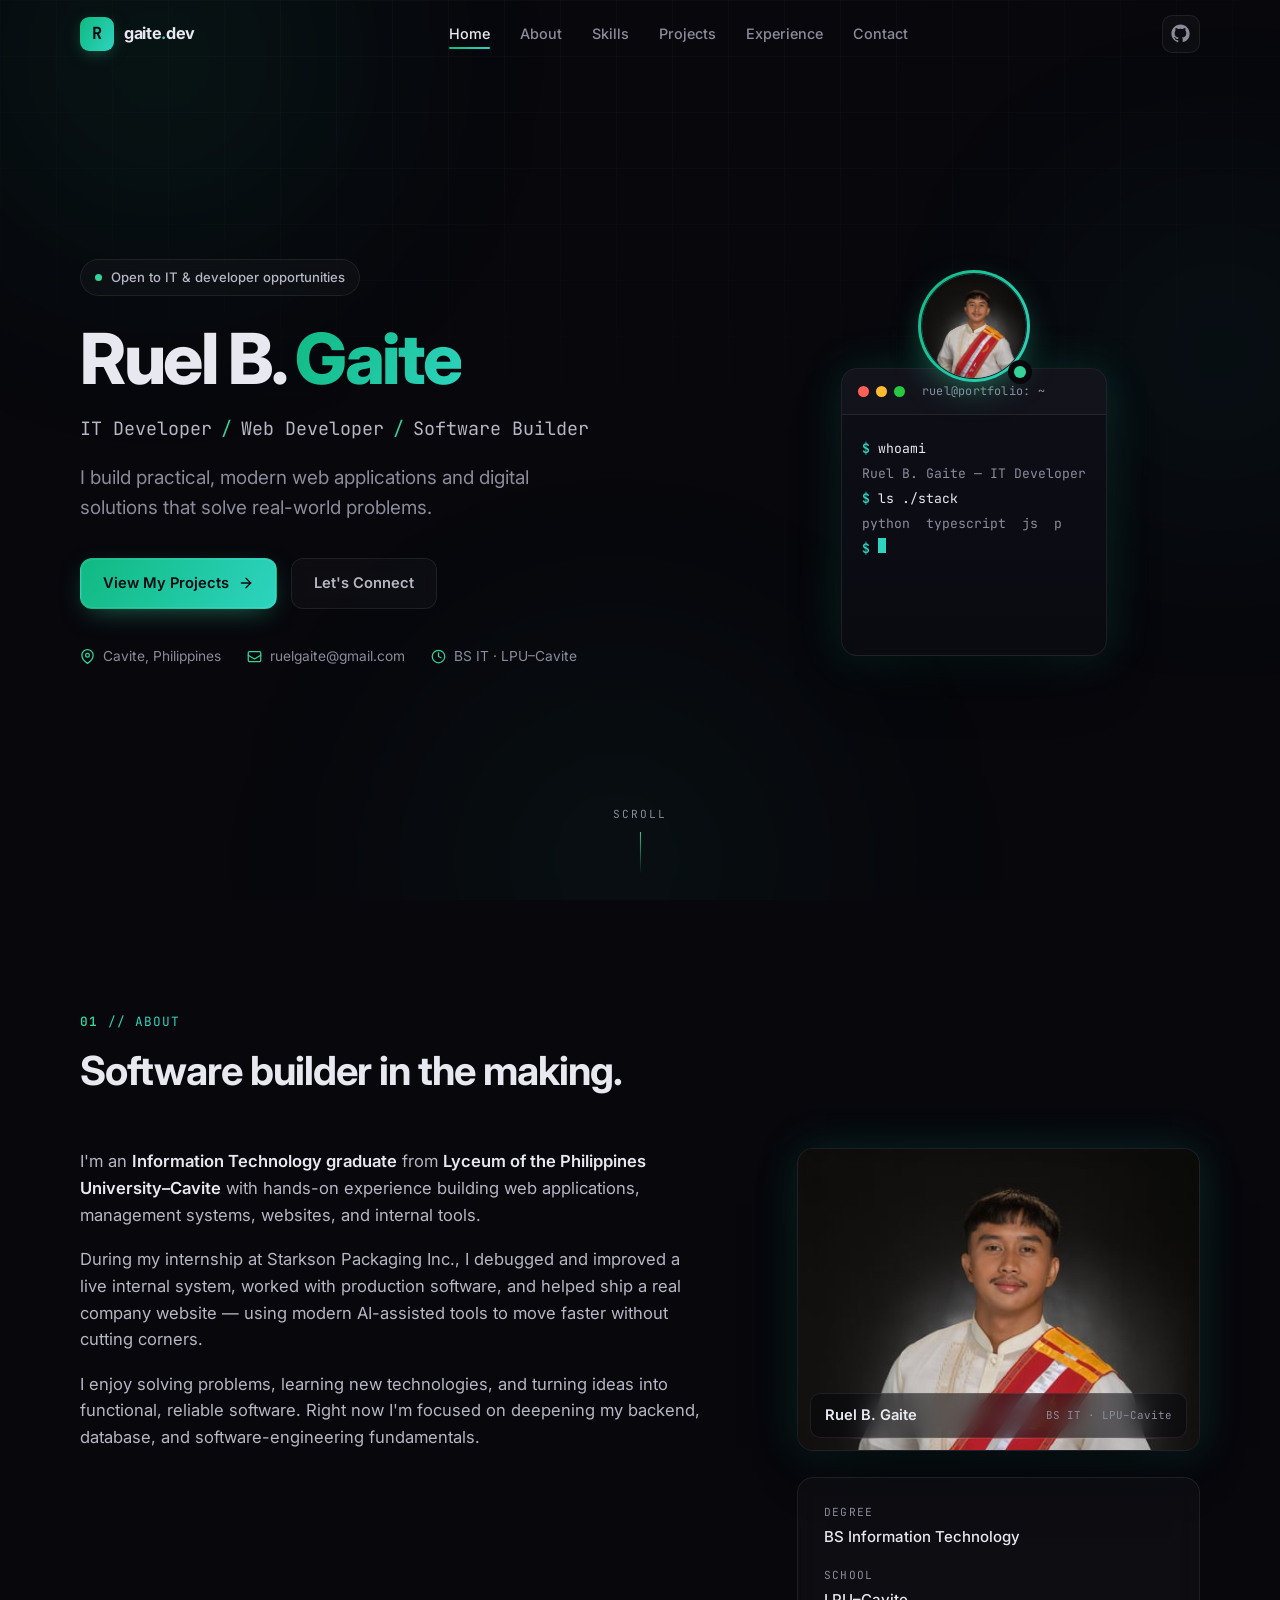
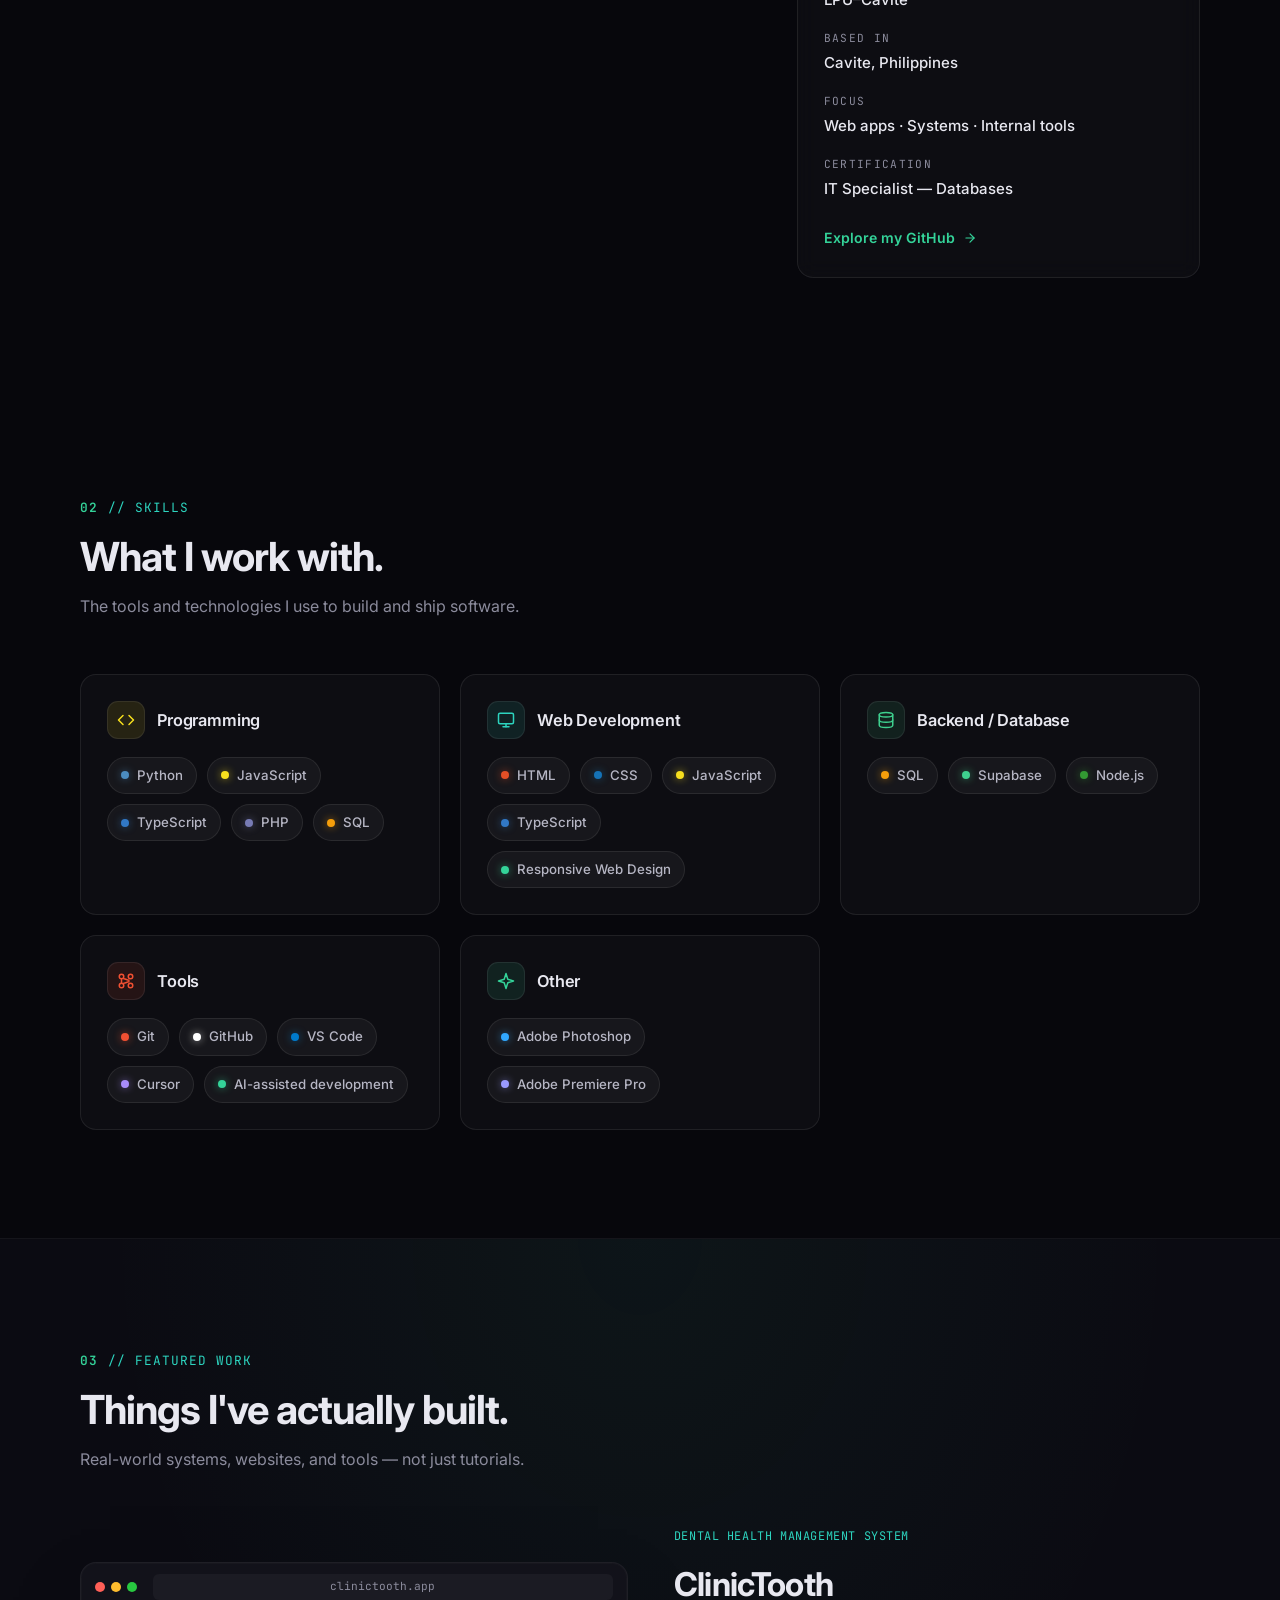
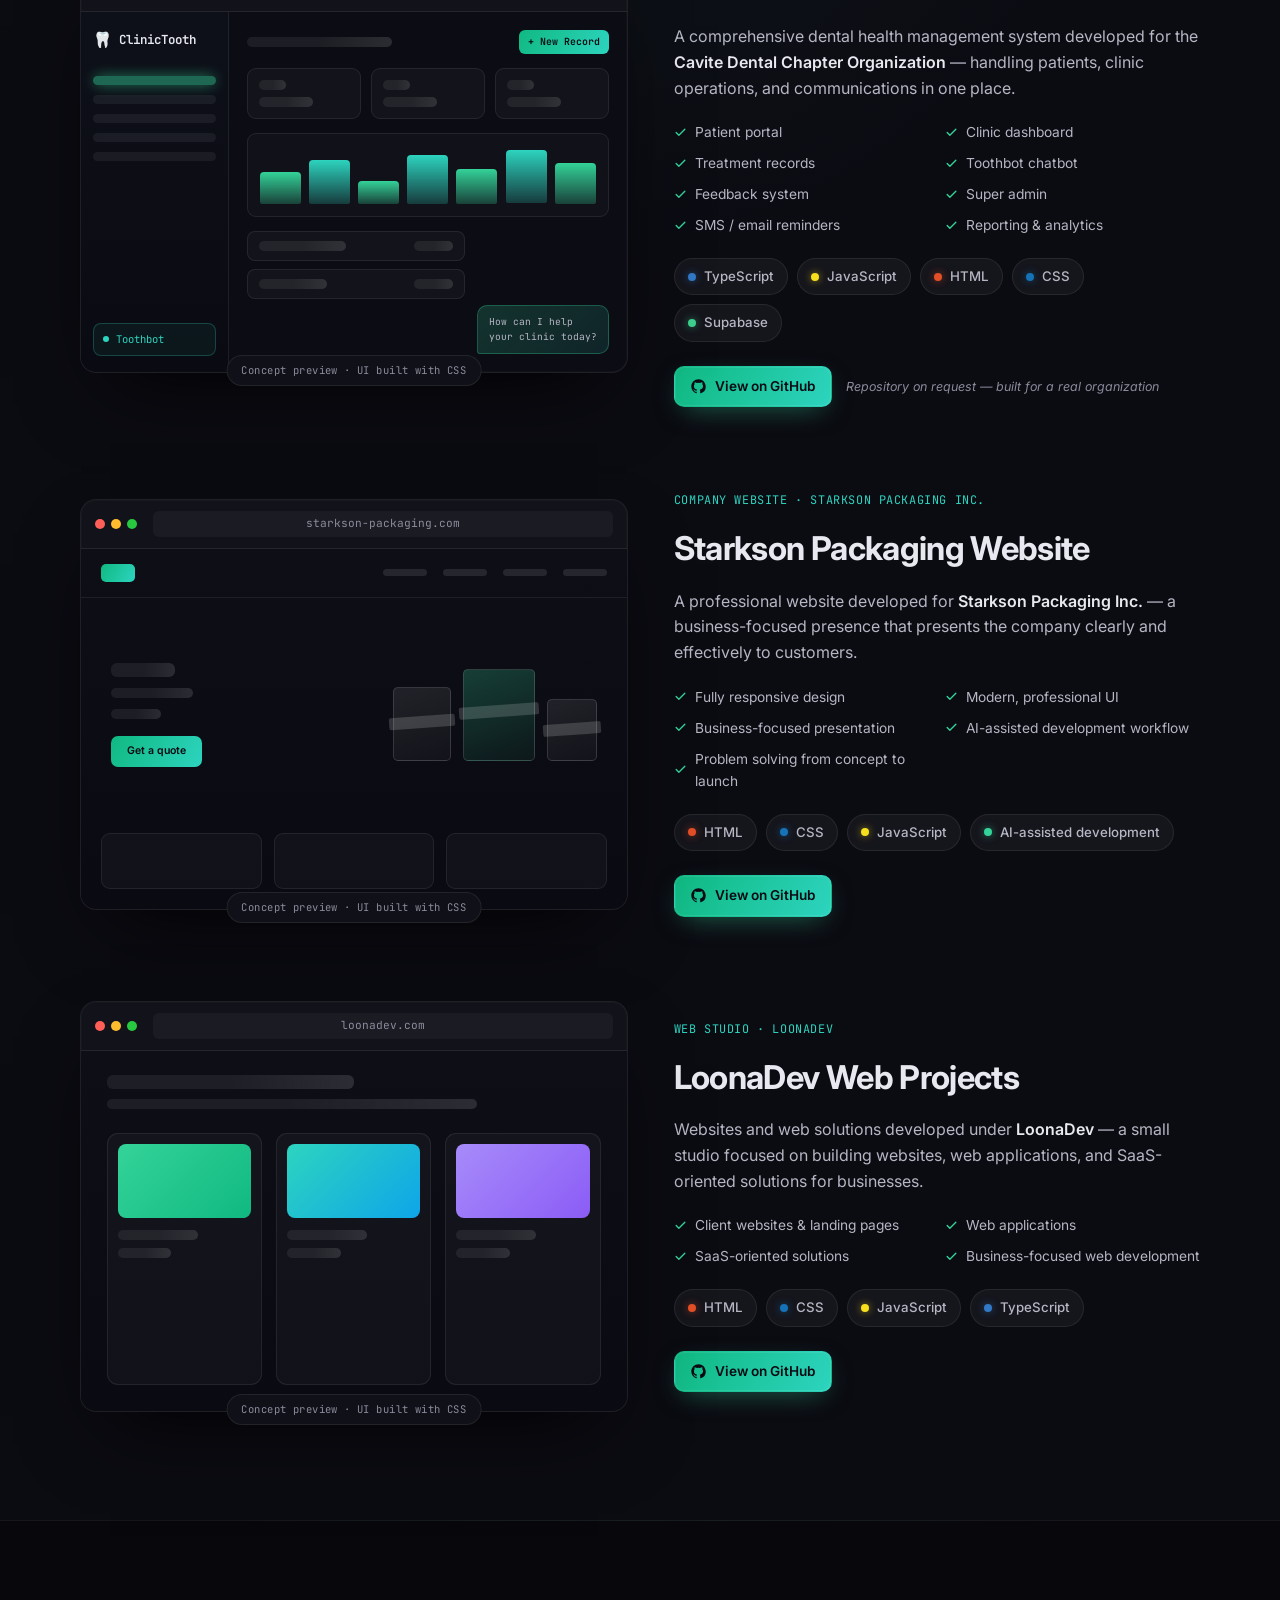
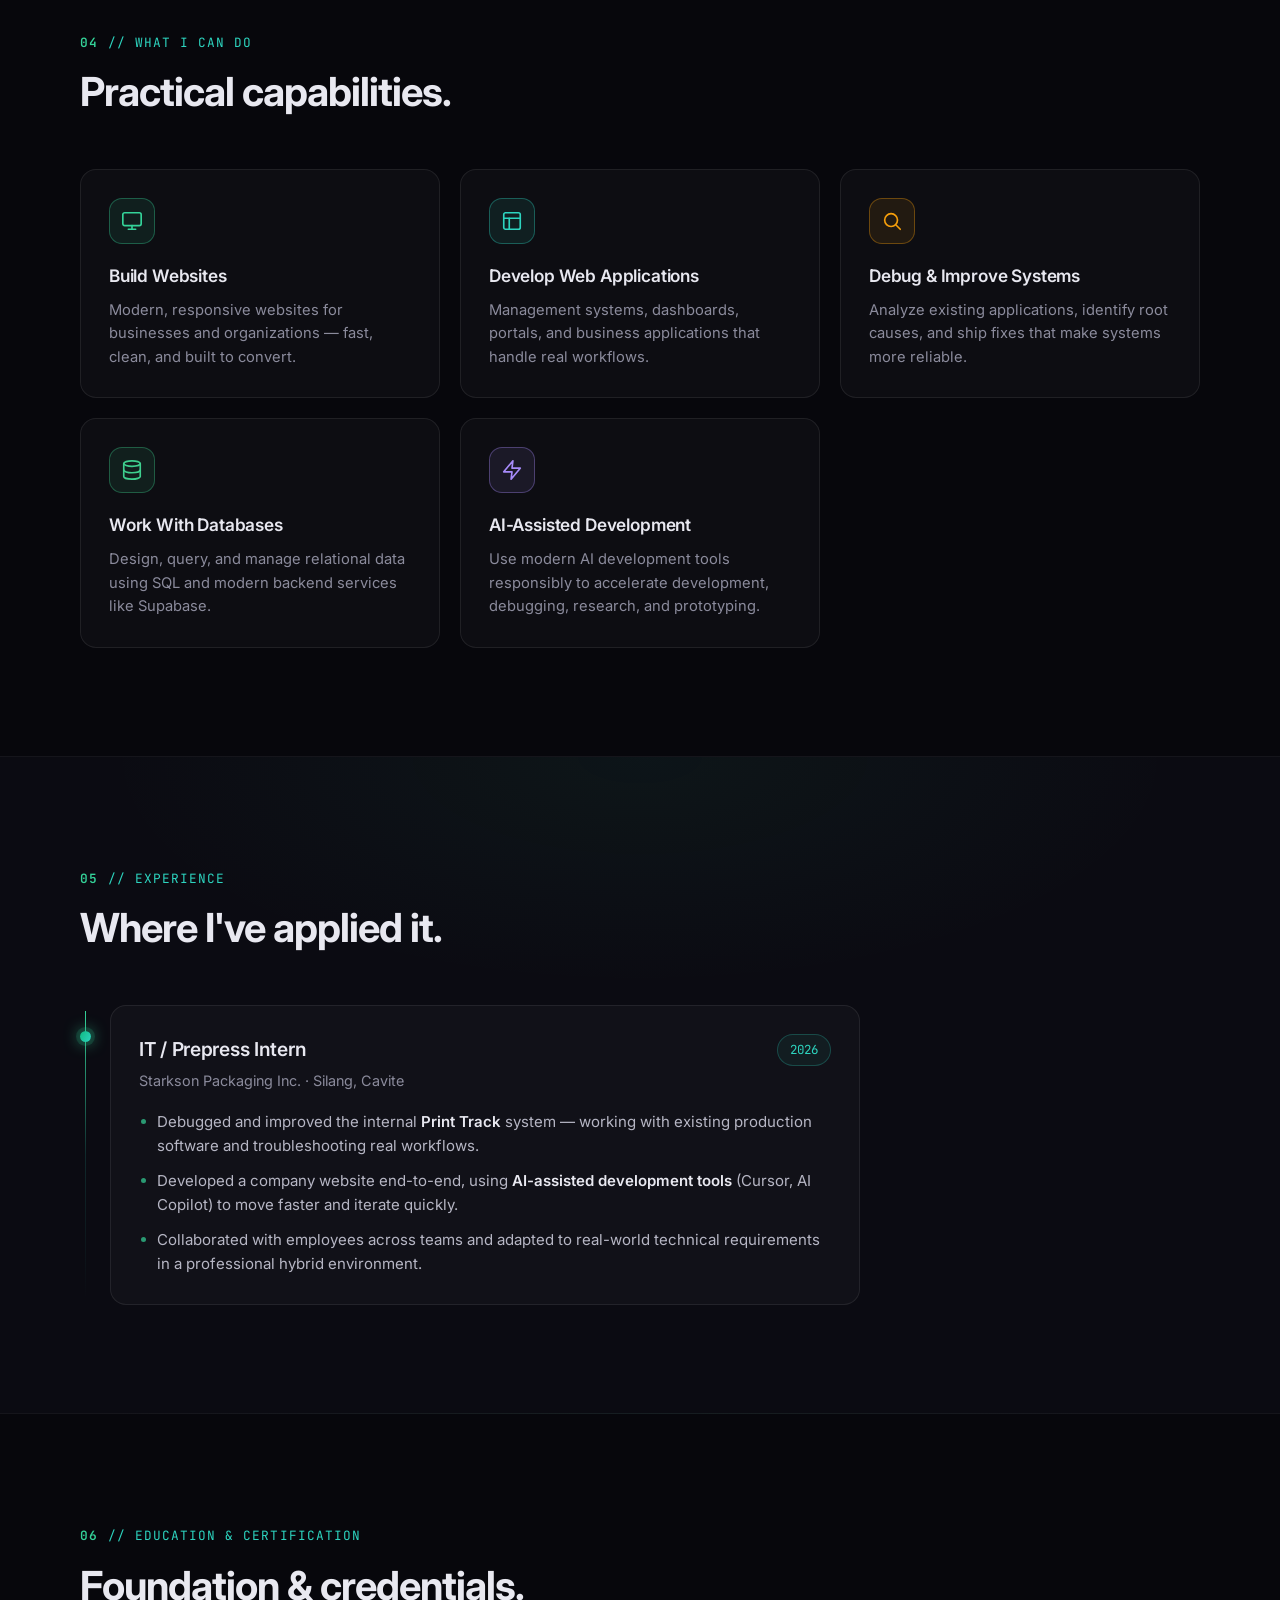
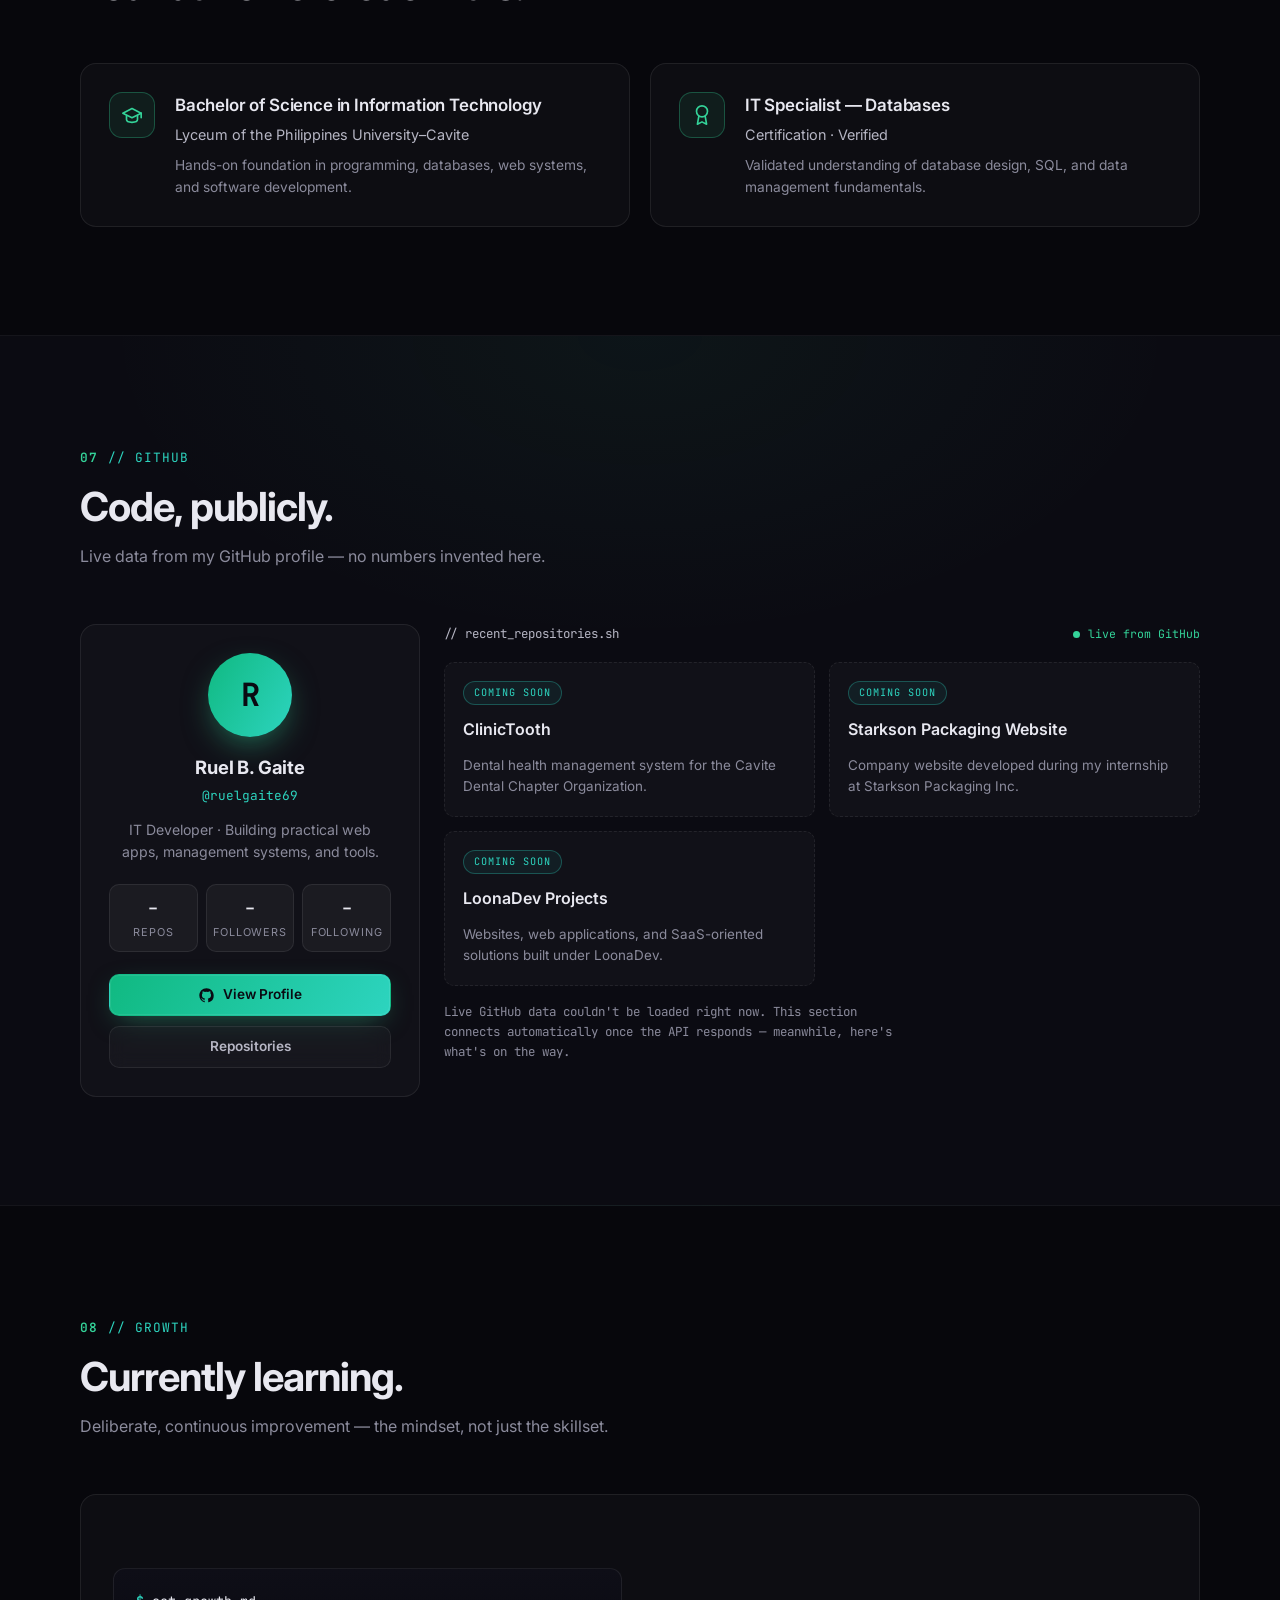
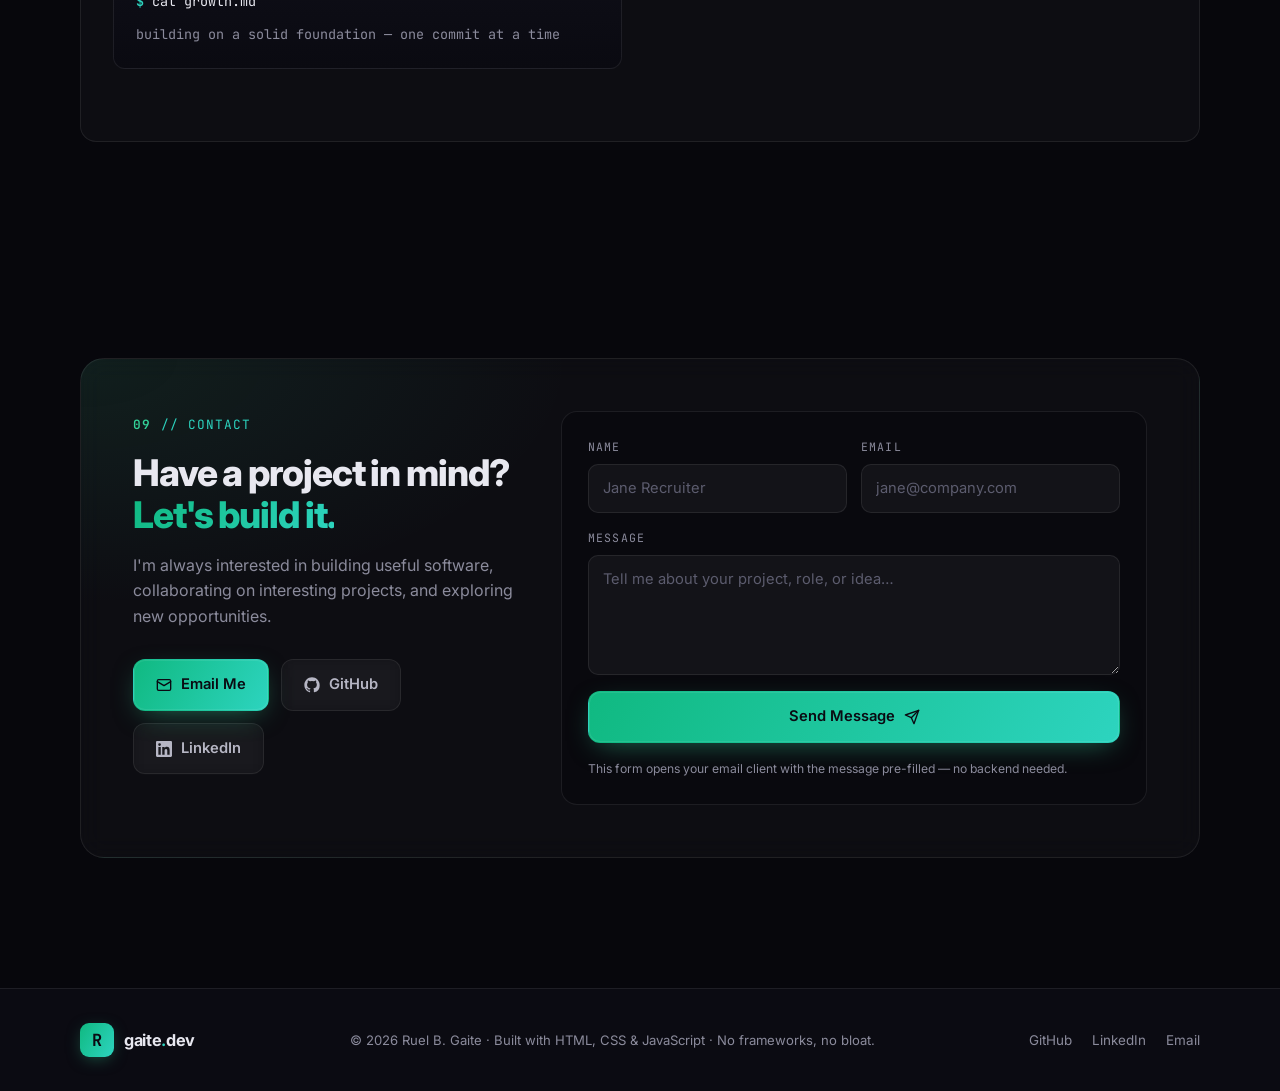
==== commit c1d7e646: "Update portfolio" ====
--- a/index.html
+++ b/index.html
@@ -111,21 +111,37 @@
           </ul>
         </div>
 
-        <!-- Terminal -->
-        <div class="hero-terminal reveal reveal-delay-2" aria-hidden="true">
-          <div class="terminal">
-            <div class="terminal-bar">
-              <span class="t-dot t-red"></span>
-              <span class="t-dot t-yellow"></span>
-              <span class="t-dot t-green"></span>
-              <span class="terminal-title">ruel@portfolio: ~</span>
-            </div>
-            <div class="terminal-body">
-              <div class="terminal-lines" id="terminalLines">
-                <p class="t-line t-static"><span class="t-prompt">$</span> <span class="t-cmd">whoami</span></p>
-                <p class="t-line t-static"><span class="t-out">Ruel B. Gaite — IT Developer</span></p>
-              </div>
-              <p class="t-line t-caret-line"><span class="t-prompt">$</span> <span class="t-caret"></span></p>
+        <!-- Profile avatar + Terminal -->
+        <div class="hero-visual reveal reveal-delay-2">
+          <div class="hero-avatar">
+            <div class="hero-avatar-ring">
+              <div class="hero-avatar-placeholder" aria-hidden="true">R</div>
+              <img
+                class="hero-avatar-img"
+                src="assets/img/graduation-photo.jpg"
+                alt="Ruel B. Gaite — graduation photo"
+                loading="lazy"
+                onerror="this.classList.add('is-missing')"
+              />
+            </div>
+            <span class="hero-avatar-status" aria-hidden="true"></span>
+          </div>
+
+          <div class="hero-terminal" aria-hidden="true">
+            <div class="terminal">
+              <div class="terminal-bar">
+                <span class="t-dot t-red"></span>
+                <span class="t-dot t-yellow"></span>
+                <span class="t-dot t-green"></span>
+                <span class="terminal-title">ruel@portfolio: ~</span>
+              </div>
+              <div class="terminal-body">
+                <div class="terminal-lines" id="terminalLines">
+                  <p class="t-line t-static"><span class="t-prompt">$</span> <span class="t-cmd">whoami</span></p>
+                  <p class="t-line t-static"><span class="t-out">Ruel B. Gaite — IT Developer</span></p>
+                </div>
+                <p class="t-line t-caret-line"><span class="t-prompt">$</span> <span class="t-caret"></span></p>
+              </div>
             </div>
           </div>
         </div>
@@ -164,34 +180,57 @@
             </p>
           </div>
 
-          <aside class="about-card reveal reveal-delay-2" aria-label="Quick facts">
-            <ul class="facts">
-              <li>
-                <span class="fact-label">Degree</span>
-                <span class="fact-value">BS Information Technology</span>
-              </li>
-              <li>
-                <span class="fact-label">School</span>
-                <span class="fact-value">LPU&ndash;Cavite</span>
-              </li>
-              <li>
-                <span class="fact-label">Based in</span>
-                <span class="fact-value">Cavite, Philippines</span>
-              </li>
-              <li>
-                <span class="fact-label">Focus</span>
-                <span class="fact-value">Web apps &middot; Systems &middot; Internal tools</span>
-              </li>
-              <li>
-                <span class="fact-label">Certification</span>
-                <span class="fact-value">IT Specialist &mdash; Databases</span>
-              </li>
-            </ul>
-            <a class="about-cta" href="#github">
-              Explore my GitHub
-              <svg viewBox="0 0 24 24" width="14" height="14" fill="none" stroke="currentColor" stroke-width="2" stroke-linecap="round" stroke-linejoin="round" aria-hidden="true"><line x1="5" y1="12" x2="19" y2="12"/><polyline points="12 5 19 12 12 19"/></svg>
-            </a>
-          </aside>
+          <div class="about-side reveal">
+            <!-- Profile photo — drop assets/img/graduation-photo.jpg to make it
+                 appear. Until then, a gradient placeholder with the initial shows.
+                 The photo is never stretched: it's cropped with object-fit: cover,
+                 biased toward the upper part of the image so the face stays in frame. -->
+            <figure class="profile-card reveal-item">
+              <div class="profile-frame">
+                <div class="profile-placeholder" aria-hidden="true">R</div>
+                <img
+                  class="profile-img"
+                  src="assets/img/graduation-photo.jpg"
+                  alt="Ruel B. Gaite — graduation photo, BS Information Technology, LPU–Cavite"
+                  loading="lazy"
+                  onerror="this.classList.add('is-missing')"
+                />
+                <figcaption class="profile-caption">
+                  <span class="profile-name">Ruel B. Gaite</span>
+                  <span class="profile-sub">BS IT &middot; LPU&ndash;Cavite</span>
+                </figcaption>
+              </div>
+            </figure>
+
+            <aside class="about-card reveal-item" aria-label="Quick facts">
+              <ul class="facts">
+                <li>
+                  <span class="fact-label">Degree</span>
+                  <span class="fact-value">BS Information Technology</span>
+                </li>
+                <li>
+                  <span class="fact-label">School</span>
+                  <span class="fact-value">LPU&ndash;Cavite</span>
+                </li>
+                <li>
+                  <span class="fact-label">Based in</span>
+                  <span class="fact-value">Cavite, Philippines</span>
+                </li>
+                <li>
+                  <span class="fact-label">Focus</span>
+                  <span class="fact-value">Web apps &middot; Systems &middot; Internal tools</span>
+                </li>
+                <li>
+                  <span class="fact-label">Certification</span>
+                  <span class="fact-value">IT Specialist &mdash; Databases</span>
+                </li>
+              </ul>
+              <a class="about-cta" href="#github">
+                Explore my GitHub
+                <svg viewBox="0 0 24 24" width="14" height="14" fill="none" stroke="currentColor" stroke-width="2" stroke-linecap="round" stroke-linejoin="round" aria-hidden="true"><line x1="5" y1="12" x2="19" y2="12"/><polyline points="12 5 19 12 12 19"/></svg>
+              </a>
+            </aside>
+          </div>
         </div>
       </div>
     </section>
--- a/assets/css/styles.css
+++ b/assets/css/styles.css
@@ -495,6 +495,91 @@
 }
 @keyframes blink { 50% { opacity: 0; } }
 
+/* --- Hero avatar --- */
+.hero-visual {
+  display: flex;
+  flex-direction: column;
+  align-items: center;
+  position: relative;
+}
+
+.hero-avatar {
+  position: relative;
+  z-index: 3;
+  width: 112px;
+  height: 112px;
+  border-radius: 50%;
+  padding: 3px;
+  background: var(--grad);
+  box-shadow: 0 12px 34px -10px rgba(52, 211, 153, 0.55);
+  margin-bottom: -14px; /* tucks the avatar over the terminal's top edge */
+  transition: transform 0.3s var(--ease), box-shadow 0.3s;
+}
+.hero-avatar:hover {
+  transform: translateY(-2px);
+  box-shadow: 0 18px 44px -12px rgba(52, 211, 153, 0.7);
+}
+
+.hero-avatar-ring {
+  position: relative;
+  width: 100%;
+  height: 100%;
+  border-radius: 50%;
+  overflow: hidden;
+  background: #0c0c14;
+  border: 1px solid rgba(255, 255, 255, 0.08);
+}
+
+/* Gradient placeholder with the initial — visible only while the photo is missing */
+.hero-avatar-placeholder {
+  position: absolute;
+  inset: 0;
+  display: grid;
+  place-items: center;
+  font-family: var(--mono);
+  font-size: 2.5rem;
+  font-weight: 700;
+  color: #0a0a12;
+  background: var(--grad);
+}
+
+/* Real graduation photo — fades in once the file exists.
+   object-position biases slightly up so the face sits in the circle. */
+.hero-avatar-img {
+  position: absolute;
+  inset: 0;
+  width: 100%;
+  height: 100%;
+  object-fit: cover;
+  object-position: var(--avatar-pos, center 25%);
+  opacity: 0;
+  transition: opacity 0.5s var(--ease);
+  z-index: 1;
+}
+.hero-avatar-img.is-loaded { opacity: 1; }
+.hero-avatar-img.is-missing { display: none; }
+
+/* Pulsing status dot — echoes the "Open to opportunities" pill */
+.hero-avatar-status {
+  position: absolute;
+  right: -2px;
+  bottom: -2px;
+  width: 24px;
+  height: 24px;
+  border-radius: 50%;
+  background: var(--bg);
+  display: grid;
+  place-items: center;
+}
+.hero-avatar-status::after {
+  content: "";
+  width: 12px;
+  height: 12px;
+  border-radius: 50%;
+  background: #34d399;
+  animation: pulse 2.2s infinite;
+}
+
 /* --- Scroll hint --- */
 .scroll-hint {
   position: absolute;
@@ -600,7 +685,7 @@
   border-radius: var(--radius);
   padding: 26px;
   backdrop-filter: blur(10px);
-  transition: border-color 0.3s, transform 0.3s var(--ease);
+  transition: border-color 0.3s, transform 0.3s var(--ease), opacity 0.6s var(--ease);
 }
 .about-card:hover { border-color: var(--border-strong); transform: translateY(-3px); }
 
@@ -625,6 +710,106 @@
   transition: gap 0.25s var(--ease), color 0.2s;
 }
 .about-cta:hover { gap: 12px; color: var(--accent-2); }
+
+/* --- About side: profile photo + quick facts --- */
+.about-side {
+  display: flex;
+  flex-direction: column;
+  gap: 26px;
+}
+
+.profile-card {
+  position: relative;
+  margin: 0;
+}
+.profile-card::before {
+  content: "";
+  position: absolute;
+  inset: -2px;
+  border-radius: 20px;
+  background: var(--grad);
+  opacity: 0.16;
+  filter: blur(22px);
+  z-index: -1;
+  transition: opacity 0.3s;
+}
+.profile-card:hover::before { opacity: 0.3; }
+
+.profile-frame {
+  position: relative;
+  aspect-ratio: 4 / 3;
+  border-radius: var(--radius);
+  overflow: hidden;
+  border: 1px solid var(--border);
+  background: linear-gradient(180deg, #0e0e17, #0a0a11);
+  box-shadow: 0 26px 60px -28px rgba(0, 0, 0, 0.85), 0 0 0 1px rgba(255, 255, 255, 0.02) inset;
+  transition: border-color 0.3s, transform 0.3s var(--ease), box-shadow 0.3s;
+}
+.profile-card:hover .profile-frame {
+  border-color: var(--border-strong);
+  transform: translateY(-4px);
+  box-shadow: 0 32px 70px -26px rgba(0, 0, 0, 0.9), 0 0 50px -18px var(--glow);
+}
+
+/* Gradient placeholder with the initial — visible only while the photo is missing */
+.profile-placeholder {
+  position: absolute;
+  inset: 0;
+  display: grid;
+  place-items: center;
+  font-family: var(--mono);
+  font-size: 4.5rem;
+  font-weight: 700;
+  color: #0a0a12;
+  background: var(--grad);
+  z-index: 1;
+}
+
+/* Real graduation photo — fades in over the placeholder the moment the file exists.
+   object-position biases toward the upper third of the image (where the face sits
+   in a typical portrait) so the crop never cuts the head. */
+.profile-img {
+  position: absolute;
+  inset: 0;
+  width: 100%;
+  height: 100%;
+  object-fit: cover;
+  /* Adjust the crop here if needed — e.g. center 35% to frame the face lower */
+  object-position: var(--profile-pos, center 22%);
+  background: #0c0c14;
+  opacity: 0;
+  transition: opacity 0.5s var(--ease), transform 0.6s var(--ease);
+  z-index: 2;
+}
+.profile-img.is-loaded { opacity: 1; }
+.profile-img.is-missing { display: none; }
+.profile-card:hover .profile-img { transform: scale(1.02); }
+
+/* Glass caption strip over the photo */
+.profile-caption {
+  position: absolute;
+  left: 12px;
+  right: 12px;
+  bottom: 12px;
+  z-index: 3;
+  display: flex;
+  align-items: center;
+  justify-content: space-between;
+  gap: 10px;
+  padding: 10px 14px;
+  background: rgba(7, 7, 12, 0.55);
+  backdrop-filter: blur(12px);
+  -webkit-backdrop-filter: blur(12px);
+  border: 1px solid var(--border);
+  border-radius: 10px;
+}
+.profile-name { font-size: 0.92rem; font-weight: 600; white-space: nowrap; }
+.profile-sub {
+  font-family: var(--mono);
+  font-size: 0.68rem;
+  color: var(--muted);
+  text-align: right;
+}
 
 /* ============================================================
    Skills
@@ -1526,6 +1711,7 @@
   .github-grid { grid-template-columns: 1fr; }
   .gh-profile { position: static; }
   .about-grid { grid-template-columns: 1fr; }
+  .profile-card { width: min(440px, 100%); align-self: center; }
   .contact-card { grid-template-columns: 1fr; padding: 38px; }
   .learning-panel { grid-template-columns: 1fr; }
 }
@@ -1570,6 +1756,8 @@
 
 @media (max-width: 560px) {
   .hero { padding-top: calc(var(--nav-h) + 30px); }
+  .hero-avatar { width: 96px; height: 96px; }
+  .hero-avatar-placeholder { font-size: 2.1rem; }
   .hero-meta { flex-direction: column; align-items: flex-start; gap: 10px; }
   .terminal-body { min-height: 210px; }
   .browser-body { height: 260px; }
@@ -1584,6 +1772,8 @@
   .footer-inner { flex-direction: column; text-align: center; }
   .gh-stats strong { font-size: 0.95rem; }
   .shot-tag { white-space: normal; text-align: center; width: max-content; max-width: 92%; }
+  .profile-caption { flex-direction: column; align-items: flex-start; gap: 2px; }
+  .profile-sub { text-align: left; }
 }
 
 /* ============================================================
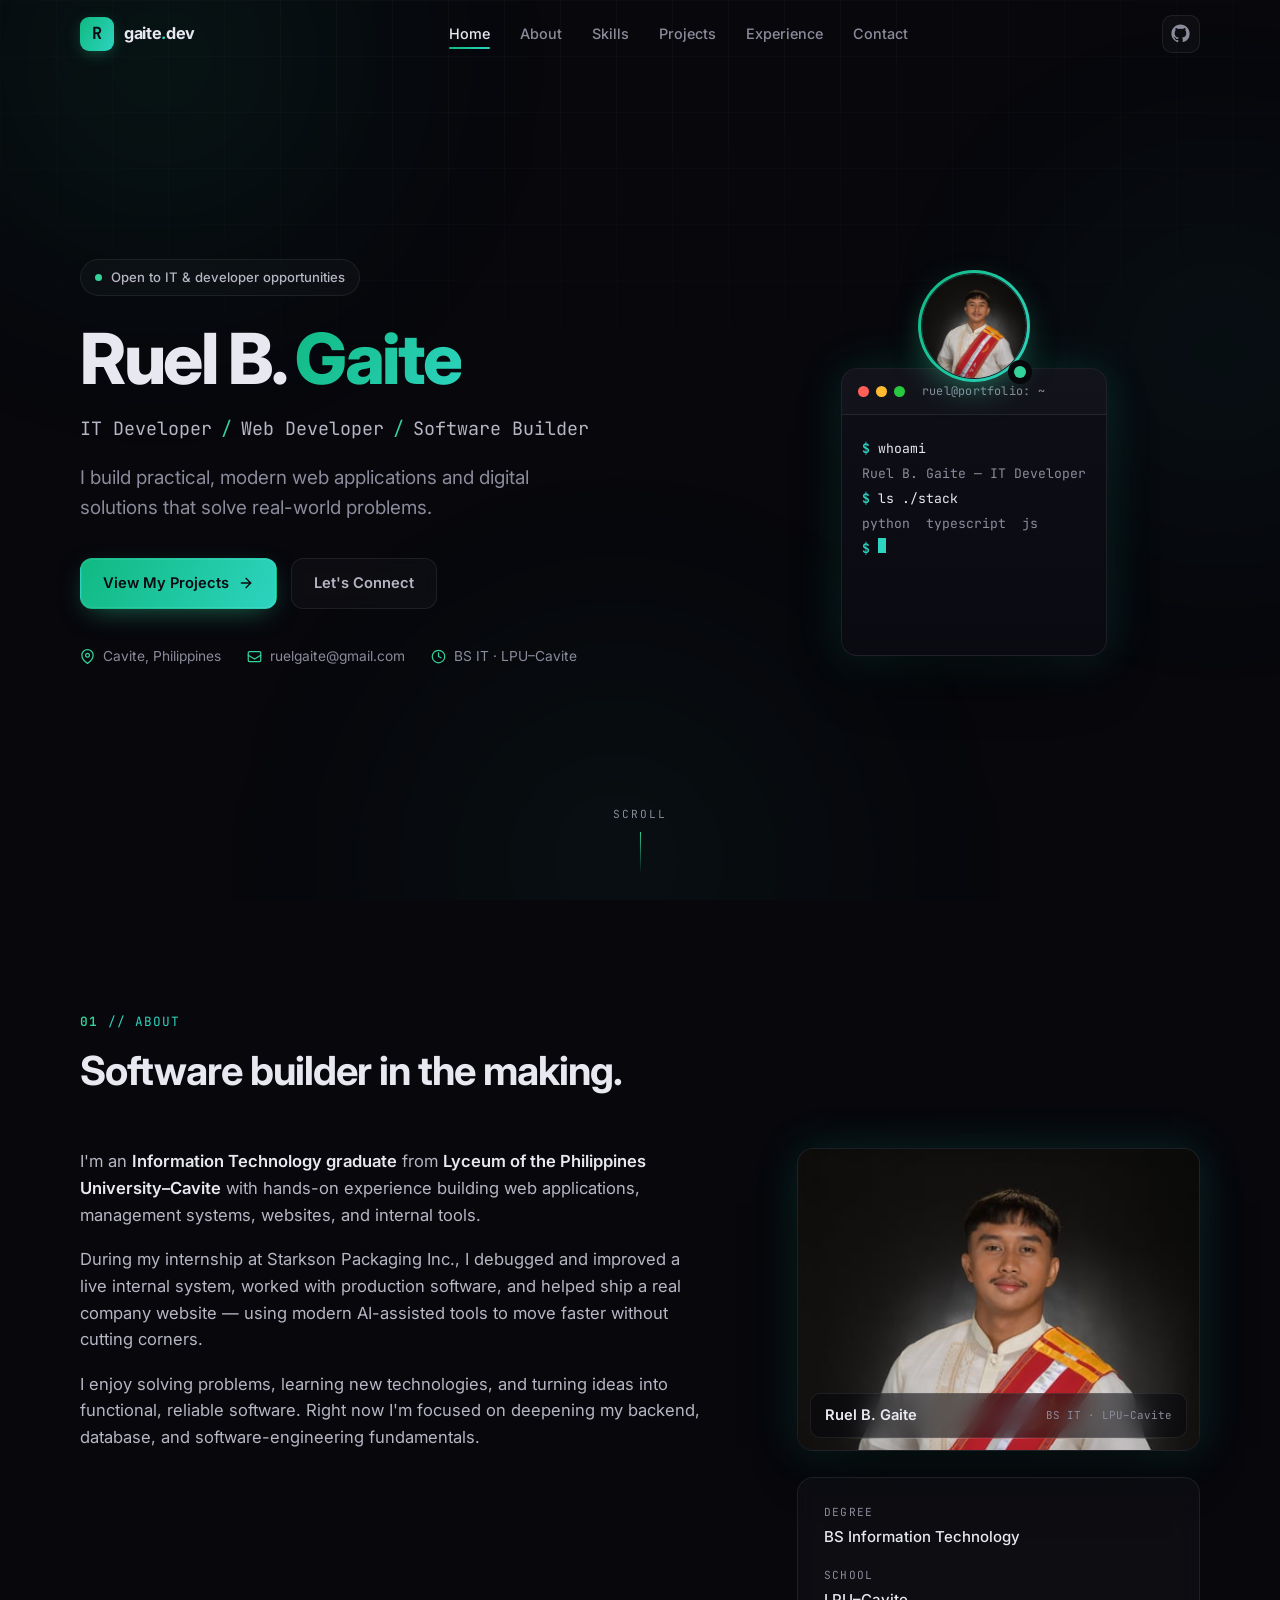
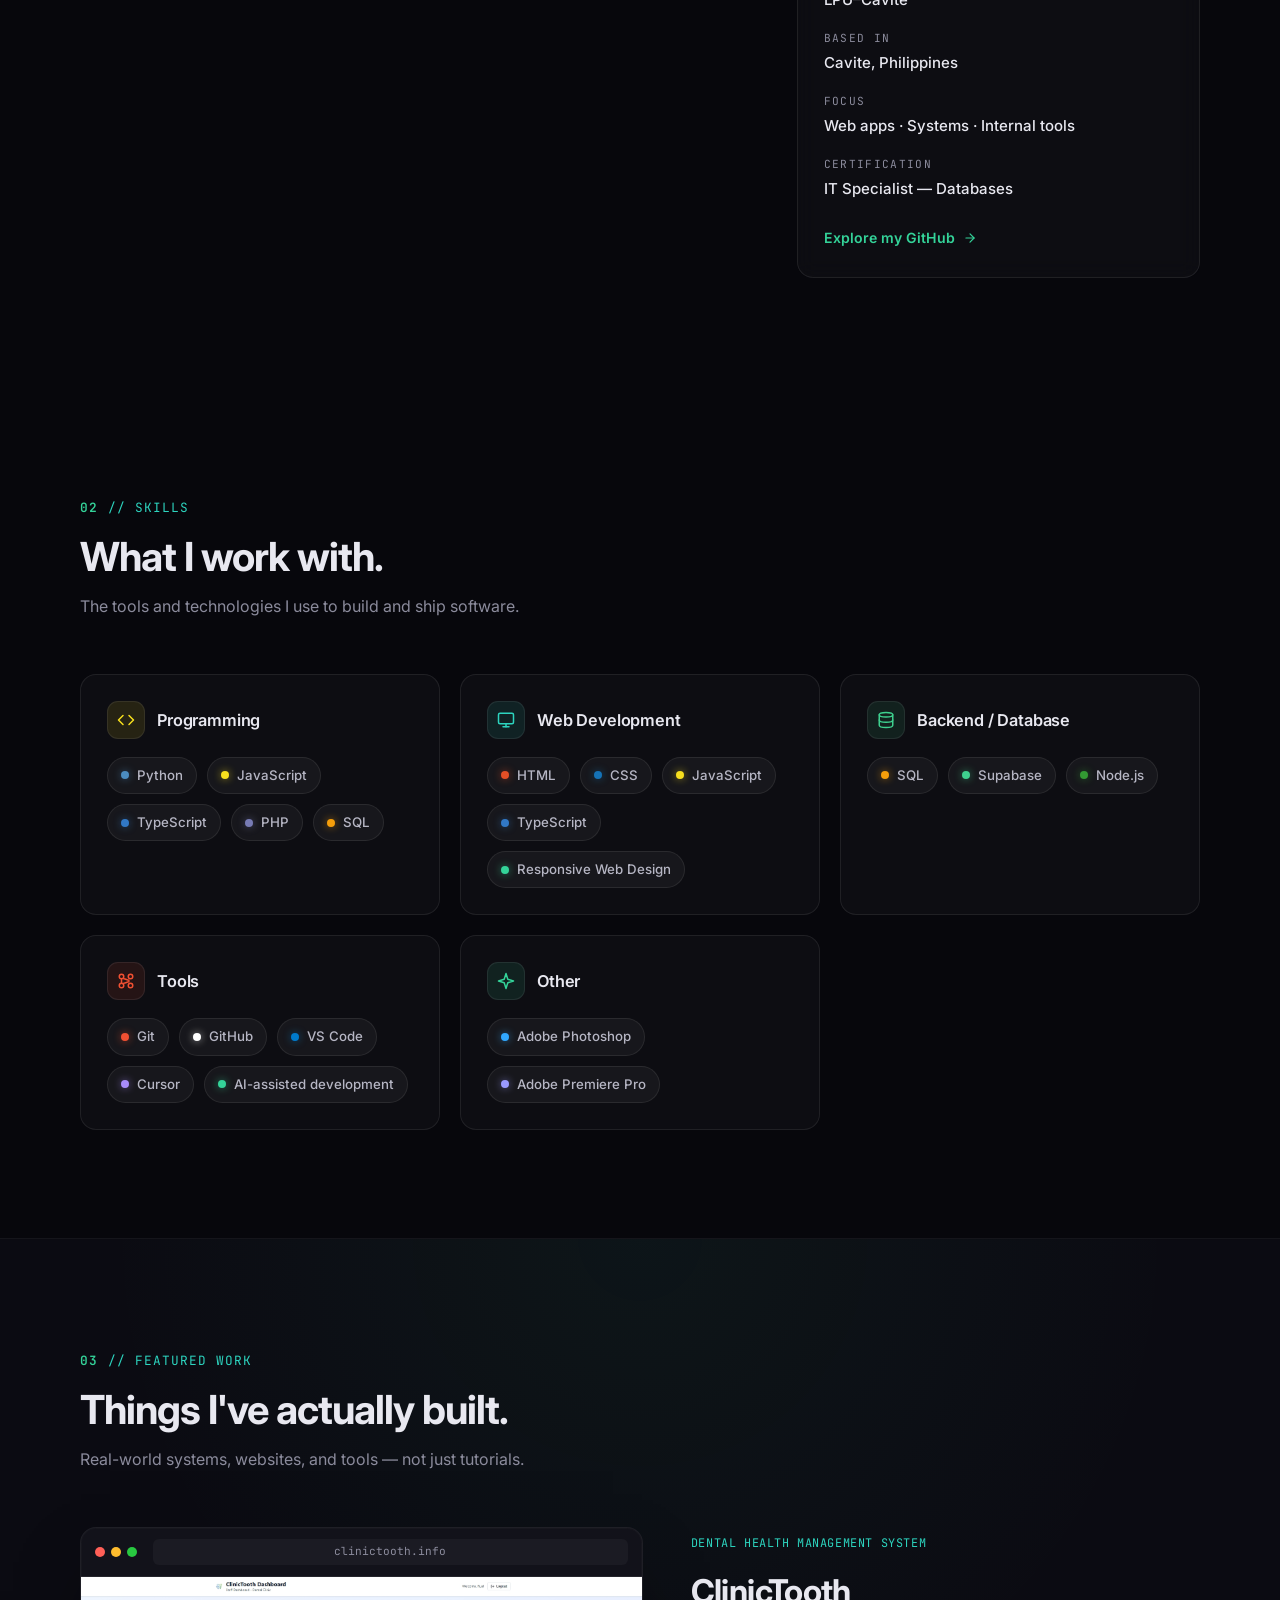
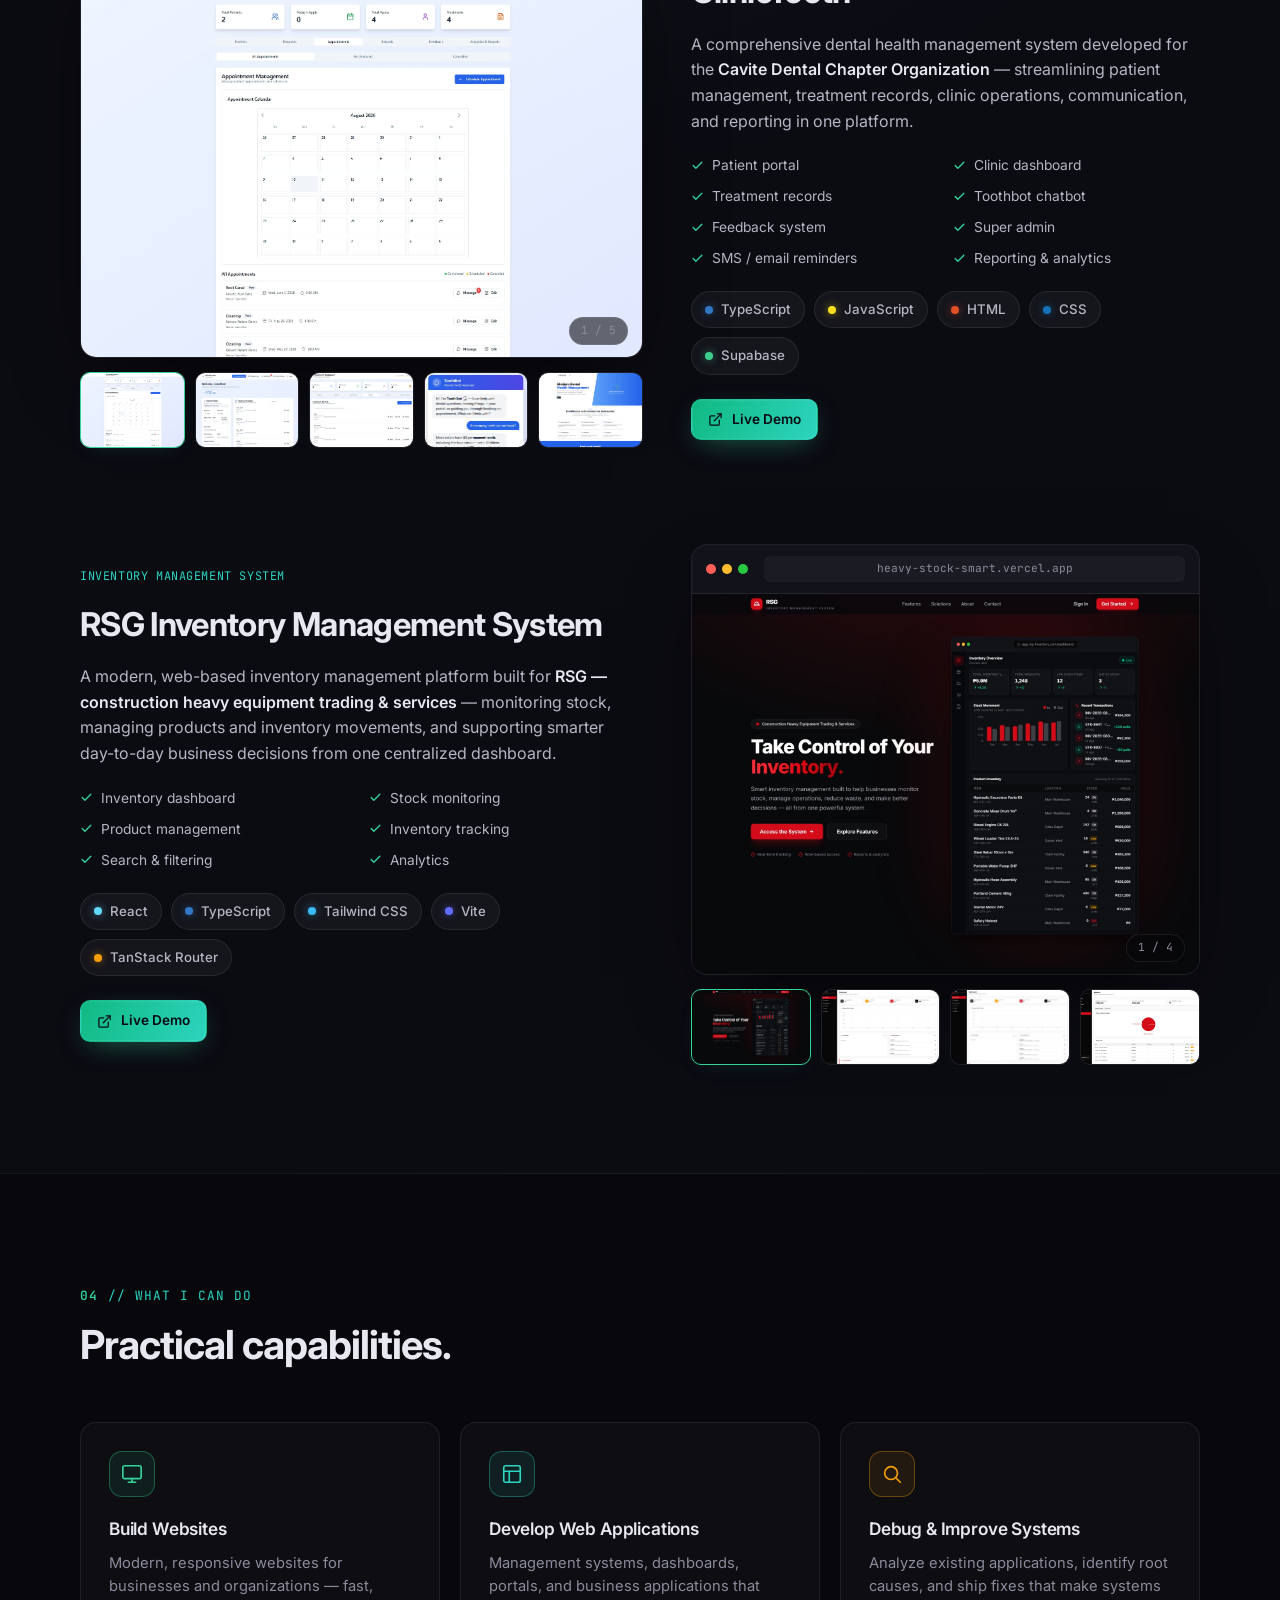
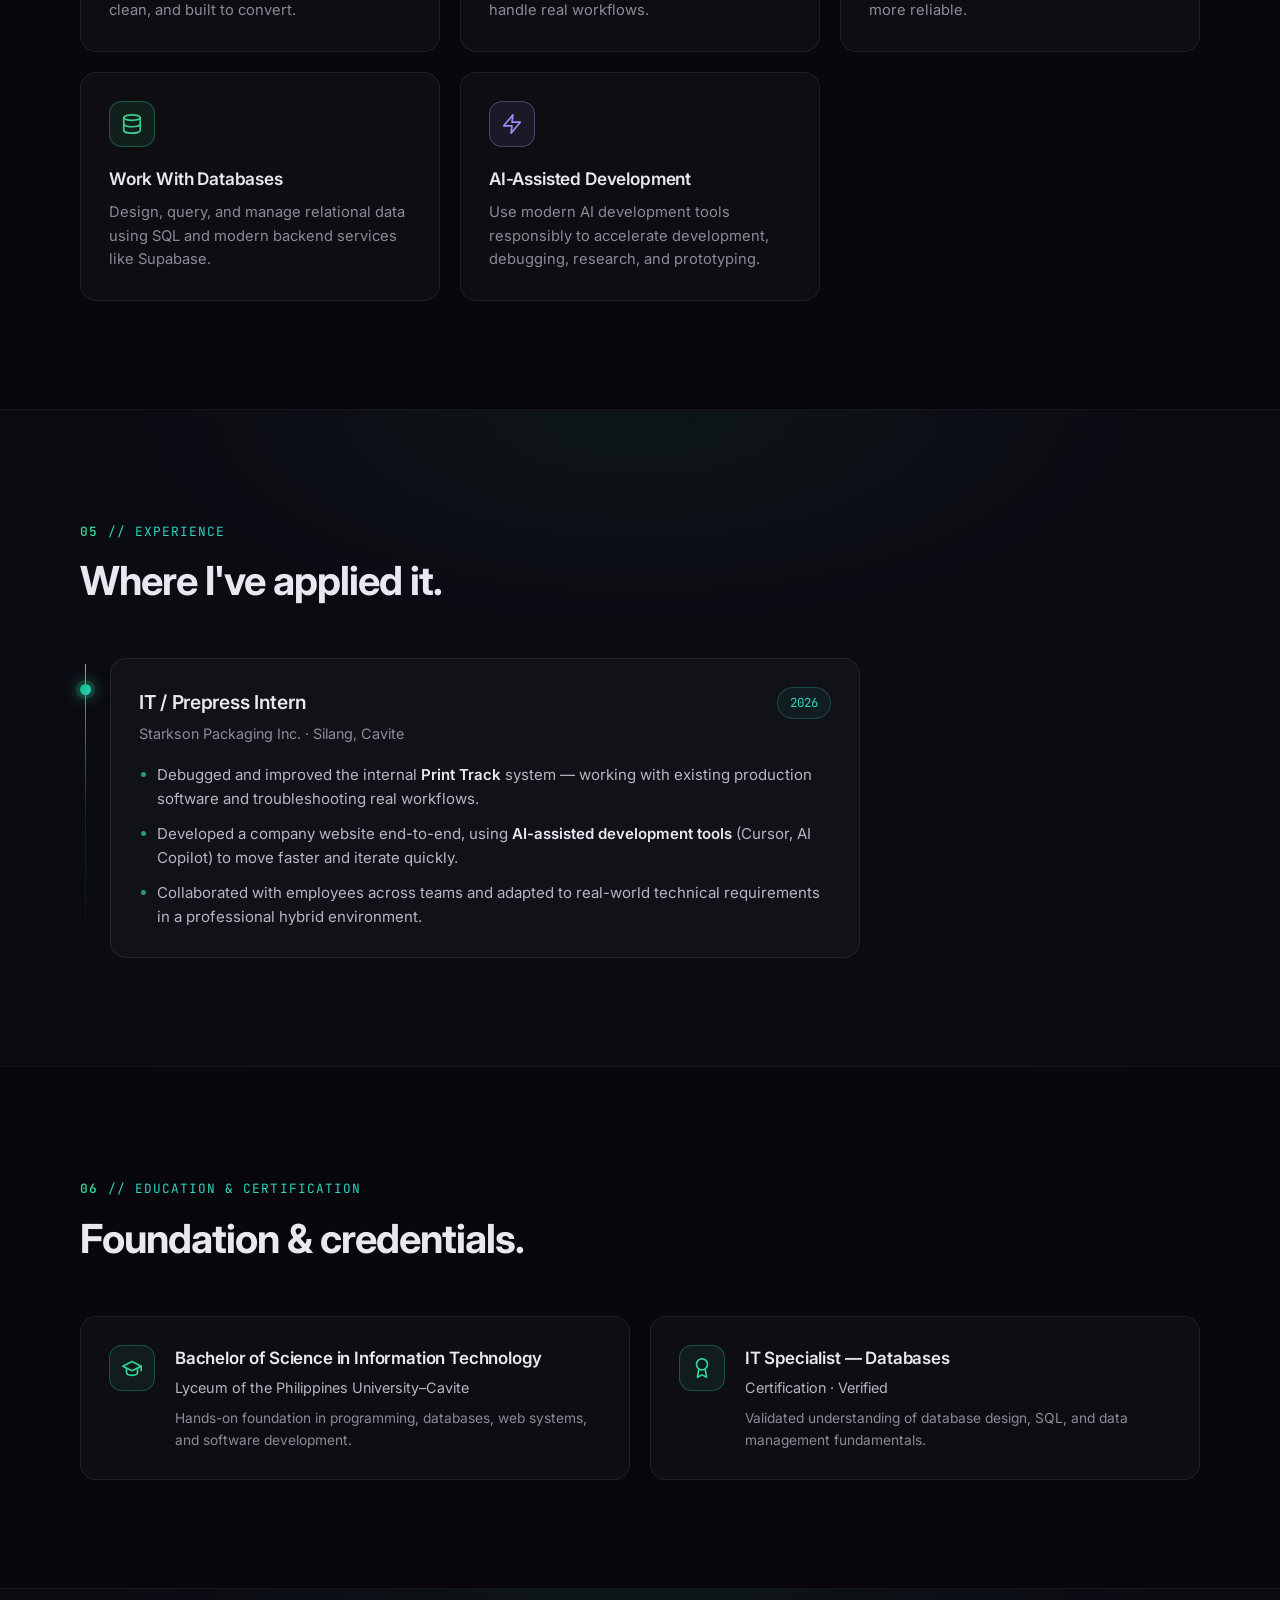
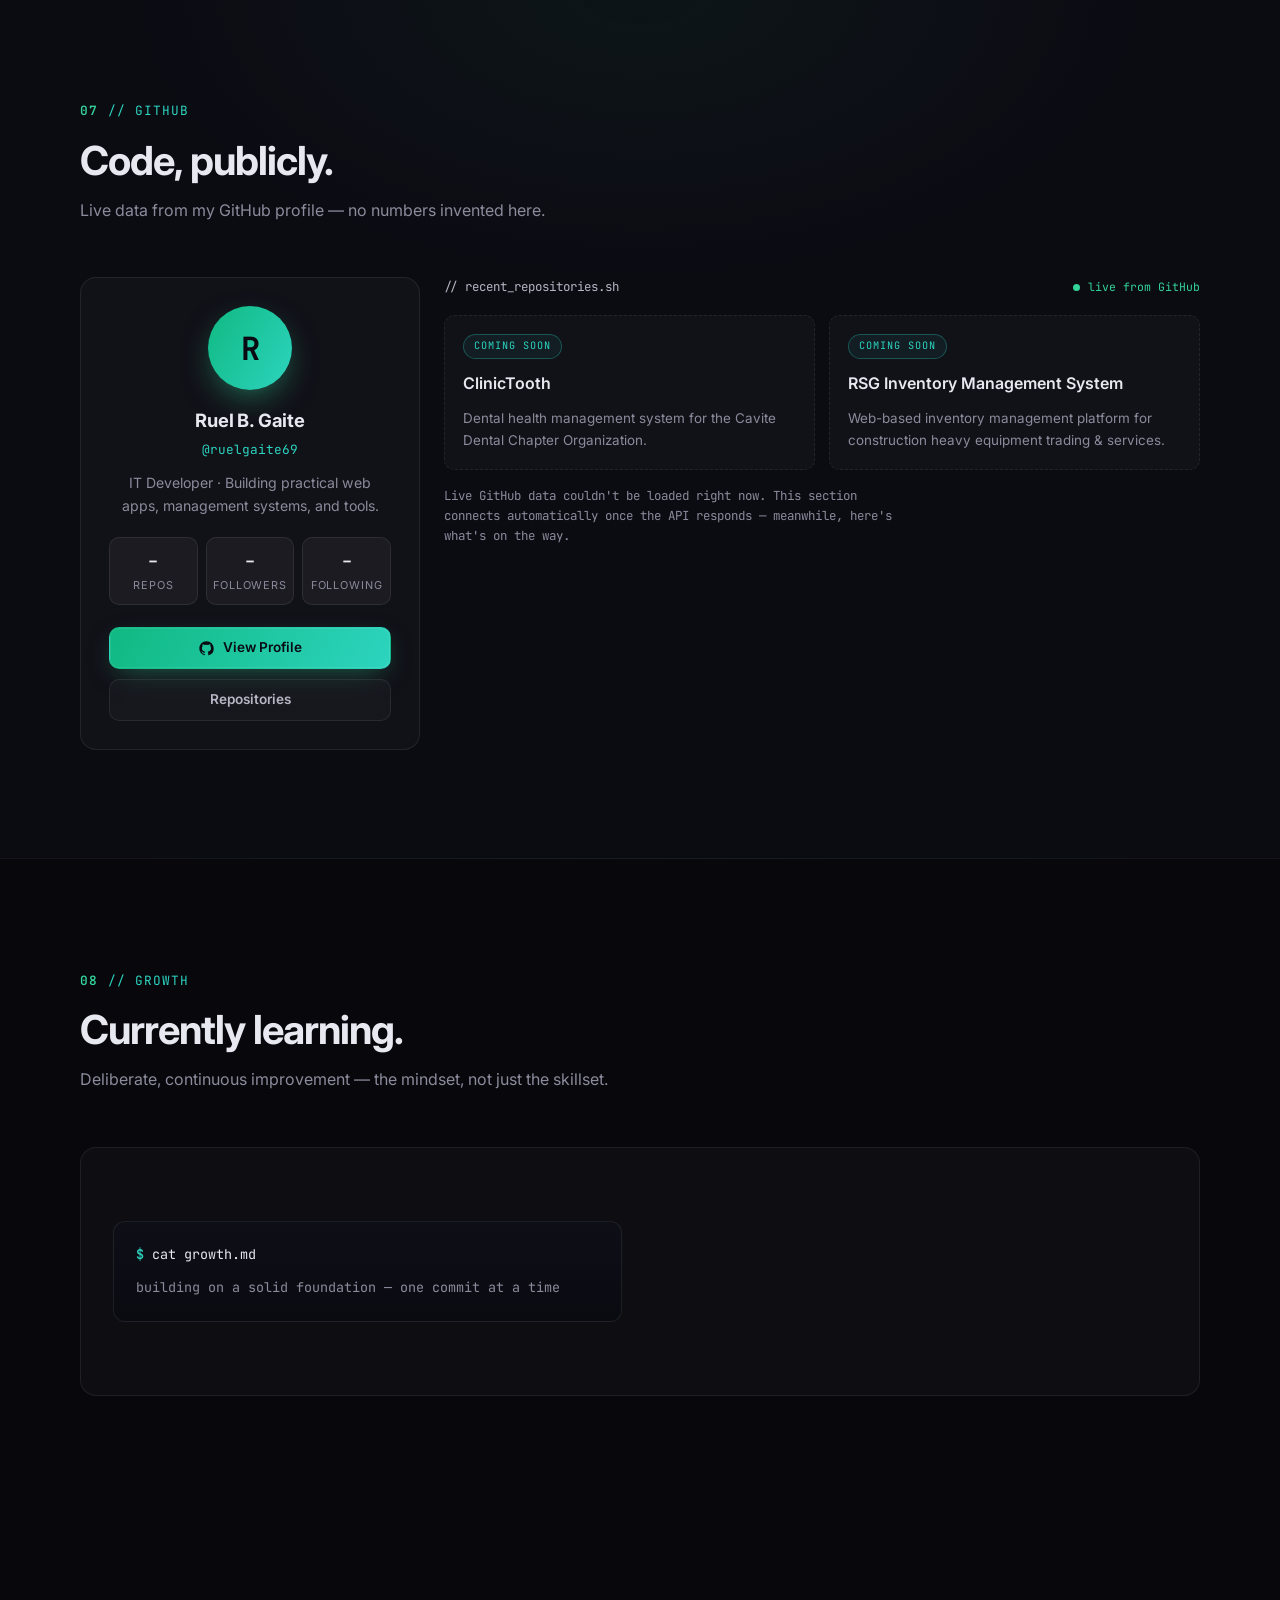
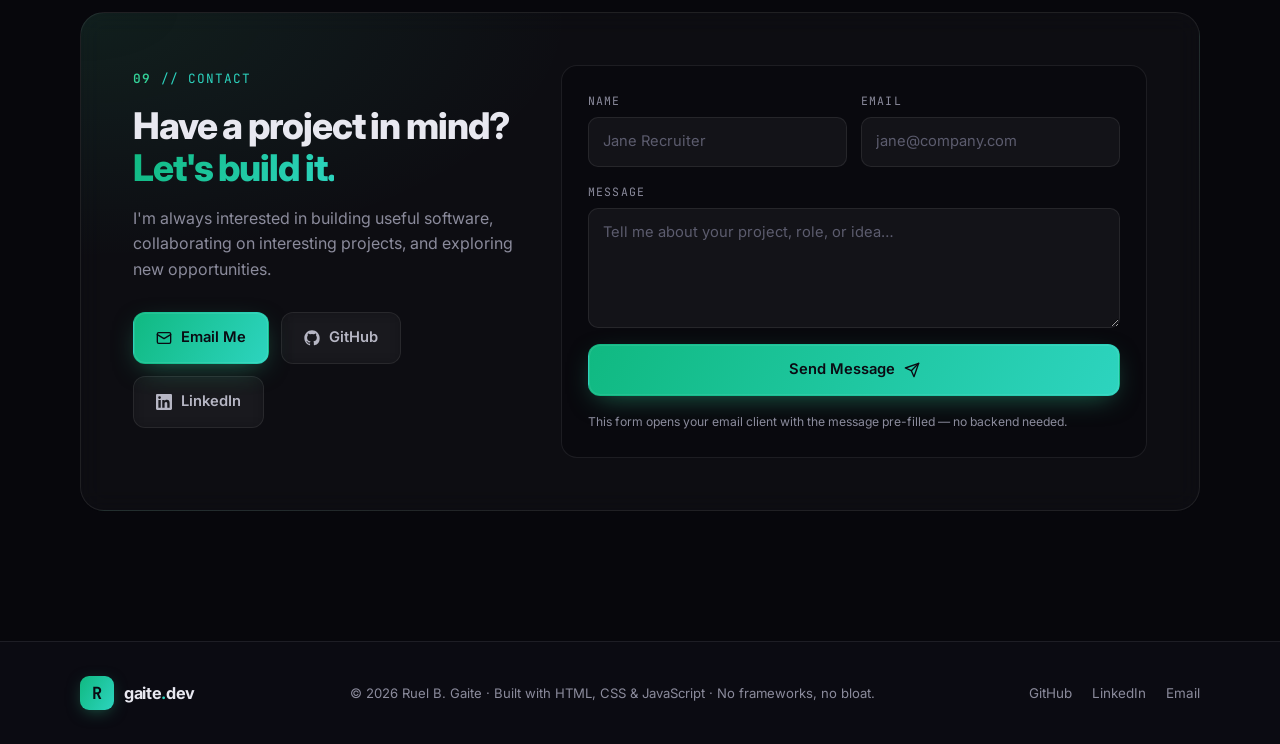
==== commit 1ff80f76: "Rebuild featured projects: ClinicTooth + RSG with real screenshots, gallery, and live demo links" ====
--- a/index.html
+++ b/index.html
@@ -323,48 +323,47 @@
         </header>
 
         <!-- Project 1: ClinicTooth
-             Screenshots are auto-detected: drop clinictooth.png into assets/img/
-             and it replaces the CSS concept preview automatically. See assets/img/README.md.
-             Links come from the PROJECT_LINKS config in assets/js/main.js (data-project="clinictooth"). -->
+             Real screenshots in assets/img/clinictooth/: 1.jpeg (dashboard),
+             2.jpeg, 3.jpeg, 4.png, Front page.png. Missing files are hidden
+             automatically — no code changes needed. See assets/img/README.md.
+             Live demo: https://clinictooth.info -->
         <article class="project reveal" data-project="clinictooth">
-          <div class="project-shot" data-tilt>
-            <div class="browser">
+          <div class="project-media" data-tilt>
+            <figure class="browser">
               <div class="browser-bar">
                 <span class="b-dot b-red"></span><span class="b-dot b-yellow"></span><span class="b-dot b-green"></span>
-                <span class="browser-url">clinictooth.app</span>
+                <span class="browser-url">clinictooth.info</span>
               </div>
               <div class="browser-body">
-                <img class="project-img" src="assets/img/clinictooth.png" alt="ClinicTooth — dental health management dashboard" loading="lazy" onerror="this.classList.add('is-missing')" />
-                <div class="mock mock-dashboard" aria-hidden="true">
-                  <div class="dash-side">
-                    <div class="dash-brand"><span class="dash-brand-mark">🦷</span>ClinicTooth</div>
-                    <span class="dash-nav is-on"></span><span class="dash-nav"></span><span class="dash-nav"></span><span class="dash-nav"></span><span class="dash-nav"></span>
-                    <div class="dash-toothbot"><span class="tb-pulse"></span>Toothbot</div>
-                  </div>
-                  <div class="dash-main">
-                    <div class="dash-top"><span class="shimmer w-40"></span><span class="dash-chip">+ New Record</span></div>
-                    <div class="dash-stats">
-                      <span class="dash-stat"><span class="shimmer w-30"></span><span class="shimmer w-60"></span></span>
-                      <span class="dash-stat"><span class="shimmer w-30"></span><span class="shimmer w-60"></span></span>
-                      <span class="dash-stat"><span class="shimmer w-30"></span><span class="shimmer w-60"></span></span>
-                    </div>
-                    <div class="dash-chart">
-                      <span class="bar" style="--h:55%"></span><span class="bar" style="--h:75%"></span><span class="bar" style="--h:40%"></span><span class="bar" style="--h:85%"></span><span class="bar" style="--h:60%"></span><span class="bar" style="--h:92%"></span><span class="bar" style="--h:70%"></span>
-                    </div>
-                    <div class="dash-lower">
-                      <div class="dash-list">
-                        <span class="row"><span class="shimmer w-45"></span><span class="shimmer w-20"></span></span>
-                        <span class="row"><span class="shimmer w-35"></span><span class="shimmer w-20"></span></span>
-                      </div>
-                      <div class="dash-chat">
-                        <span class="chat-bubble">How can I help your clinic today?</span>
-                      </div>
-                    </div>
-                  </div>
+                <img class="shot-main" src="assets/img/clinictooth/1.jpeg" alt="ClinicTooth — dental clinic dashboard" loading="lazy" onerror="this.classList.add('is-missing')" />
+                <div class="shot-empty" aria-hidden="true">
+                  <span class="shot-empty-tag">screenshot slot ready</span>
+                  <p class="shot-empty-hint">Drop your dashboard screenshot as <code>assets/img/clinictooth/1.jpeg</code></p>
                 </div>
-              </div>
-            </div>
-            <span class="shot-tag">Concept preview &middot; UI built with CSS</span>
+                <span class="shot-count" hidden>1 / 1</span>
+                <button class="shot-expand" type="button" aria-label="View ClinicTooth screenshot full size">
+                  <svg viewBox="0 0 24 24" width="13" height="13" fill="none" stroke="currentColor" stroke-width="2" stroke-linecap="round" stroke-linejoin="round" aria-hidden="true"><path d="M15 3h6v6"/><path d="M9 21H3v-6"/><path d="M21 3l-7 7"/><path d="M3 21l7-7"/></svg>
+                  View
+                </button>
+              </div>
+            </figure>
+            <div class="gallery" aria-label="ClinicTooth screenshots">
+              <button class="gallery-item is-active" type="button" aria-label="ClinicTooth — dashboard">
+                <img class="gallery-img" src="assets/img/clinictooth/1.jpeg" alt="" loading="lazy" onerror="this.parentElement.classList.add('is-missing')" />
+              </button>
+              <button class="gallery-item" type="button" aria-label="ClinicTooth — patient portal">
+                <img class="gallery-img" src="assets/img/clinictooth/2.jpeg" alt="" loading="lazy" onerror="this.parentElement.classList.add('is-missing')" />
+              </button>
+              <button class="gallery-item" type="button" aria-label="ClinicTooth — treatment records">
+                <img class="gallery-img" src="assets/img/clinictooth/3.jpeg" alt="" loading="lazy" onerror="this.parentElement.classList.add('is-missing')" />
+              </button>
+              <button class="gallery-item" type="button" aria-label="ClinicTooth — Toothbot chatbot">
+                <img class="gallery-img" src="assets/img/clinictooth/4.png" alt="" loading="lazy" onerror="this.parentElement.classList.add('is-missing')" />
+              </button>
+              <button class="gallery-item" type="button" aria-label="ClinicTooth — front page">
+                <img class="gallery-img" src="assets/img/clinictooth/Front%20page.png" alt="" loading="lazy" onerror="this.parentElement.classList.add('is-missing')" />
+              </button>
+            </div>
           </div>
 
           <div class="project-body">
@@ -372,8 +371,8 @@
             <h3 class="project-title">ClinicTooth</h3>
             <p class="project-desc">
               A comprehensive dental health management system developed for the
-              <strong>Cavite Dental Chapter Organization</strong> — handling patients, clinic operations,
-              and communications in one place.
+              <strong>Cavite Dental Chapter Organization</strong> — streamlining patient management,
+              treatment records, clinic operations, communication, and reporting in one platform.
             </p>
             <ul class="project-features">
               <li><svg viewBox="0 0 24 24" width="13" height="13" fill="none" stroke="currentColor" stroke-width="2.5" stroke-linecap="round" stroke-linejoin="round" aria-hidden="true"><polyline points="20 6 9 17 4 12"/></svg>Patient portal</li>
@@ -393,130 +392,83 @@
               <span class="badge"><i class="dot" style="--c:#3ecf8e"></i>Supabase</span>
             </div>
             <div class="project-actions">
-              <a class="btn btn-primary btn-sm" href="https://github.com/ruelgaite69" target="_blank" rel="noopener">
-                <svg viewBox="0 0 24 24" width="15" height="15" fill="currentColor" aria-hidden="true"><path d="M12 .5C5.65.5.5 5.65.5 12c0 5.08 3.29 9.39 7.86 10.91.58.11.79-.25.79-.56 0-.28-.01-1.02-.02-2-3.2.7-3.88-1.54-3.88-1.54-.52-1.33-1.28-1.68-1.28-1.68-1.04-.71.08-.7.08-.7 1.15.08 1.76 1.18 1.76 1.18 1.03 1.75 2.69 1.25 3.34.95.1-.74.4-1.25.72-1.54-2.55-.29-5.24-1.28-5.24-5.68 0-1.26.45-2.28 1.18-3.09-.12-.29-.51-1.46.11-3.05 0 0 .96-.31 3.15 1.18a10.9 10.9 0 0 1 5.74 0c2.19-1.49 3.15-1.18 3.15-1.18.62 1.59.23 2.76.11 3.05.73.81 1.18 1.83 1.18 3.09 0 4.41-2.69 5.38-5.25 5.67.41.35.77 1.05.77 2.12 0 1.53-.01 2.76-.01 3.14 0 .31.21.67.8.56A10.52 10.52 0 0 0 23.5 12C23.5 5.65 18.35.5 12 .5z"/></svg>
-                View on GitHub
+              <a class="btn btn-primary btn-sm" href="https://clinictooth.info" target="_blank" rel="noopener">
+                <svg viewBox="0 0 24 24" width="15" height="15" fill="none" stroke="currentColor" stroke-width="2" stroke-linecap="round" stroke-linejoin="round" aria-hidden="true"><path d="M18 13v6a2 2 0 0 1-2 2H5a2 2 0 0 1-2-2V8a2 2 0 0 1 2-2h6"/><polyline points="15 3 21 3 21 9"/><line x1="10" y1="14" x2="21" y2="3"/></svg>
+                Live Demo
               </a>
-              <span class="project-note">Repository on request &mdash; built for a real organization</span>
             </div>
           </div>
         </article>
 
-        <!-- Project 2: Starkson -->
-        <article class="project project-reverse reveal" data-project="starkson">
-          <div class="project-shot" data-tilt>
-            <div class="browser">
+        <!-- Project 2: RSG Inventory Management System
+             Real screenshots in assets/img/rsg/: 1.jpeg (dashboard), 2.jpeg,
+             3.jpeg, 4.jpeg. Missing files are hidden automatically —
+             no code changes needed. See assets/img/README.md.
+             Live demo: https://heavy-stock-smart.vercel.app -->
+        <article class="project project-reverse reveal" data-project="rsg">
+          <div class="project-media" data-tilt>
+            <figure class="browser">
               <div class="browser-bar">
                 <span class="b-dot b-red"></span><span class="b-dot b-yellow"></span><span class="b-dot b-green"></span>
-                <span class="browser-url">starkson-packaging.com</span>
+                <span class="browser-url">heavy-stock-smart.vercel.app</span>
               </div>
               <div class="browser-body">
-                <img class="project-img" src="assets/img/starkson.png" alt="Starkson Packaging Inc. company website" loading="lazy" onerror="this.classList.add('is-missing')" />
-                <div class="mock mock-site" aria-hidden="true">
-                  <div class="site-nav">
-                    <span class="site-logo"></span>
-                    <span class="site-link"></span><span class="site-link"></span><span class="site-link"></span><span class="site-link"></span>
-                  </div>
-                  <div class="site-hero">
-                    <div class="site-copy">
-                      <span class="shimmer w-70 big"></span>
-                      <span class="shimmer w-90"></span>
-                      <span class="shimmer w-55"></span>
-                      <span class="site-btn">Get a quote</span>
-                    </div>
-                    <div class="site-boxes">
-                      <div class="box box-a"><span class="box-tape"></span></div>
-                      <div class="box box-b"><span class="box-tape"></span></div>
-                      <div class="box box-c"><span class="box-tape"></span></div>
-                    </div>
-                  </div>
-                  <div class="site-cards">
-                    <span class="site-card"></span><span class="site-card"></span><span class="site-card"></span>
-                  </div>
+                <img class="shot-main" src="assets/img/rsg/1.jpeg" alt="RSG Inventory Management System — dashboard" loading="lazy" onerror="this.classList.add('is-missing')" />
+                <div class="shot-empty" aria-hidden="true">
+                  <span class="shot-empty-tag">screenshot slot ready</span>
+                  <p class="shot-empty-hint">Drop your dashboard screenshot as <code>assets/img/rsg/1.jpeg</code></p>
                 </div>
-              </div>
-            </div>
-            <span class="shot-tag">Concept preview &middot; UI built with CSS</span>
+                <span class="shot-count" hidden>1 / 1</span>
+                <button class="shot-expand" type="button" aria-label="View RSG Inventory screenshot full size">
+                  <svg viewBox="0 0 24 24" width="13" height="13" fill="none" stroke="currentColor" stroke-width="2" stroke-linecap="round" stroke-linejoin="round" aria-hidden="true"><path d="M15 3h6v6"/><path d="M9 21H3v-6"/><path d="M21 3l-7 7"/><path d="M3 21l7-7"/></svg>
+                  View
+                </button>
+              </div>
+            </figure>
+            <div class="gallery" aria-label="RSG Inventory Management System screenshots">
+              <button class="gallery-item is-active" type="button" aria-label="RSG — inventory dashboard">
+                <img class="gallery-img" src="assets/img/rsg/1.jpeg" alt="" loading="lazy" onerror="this.parentElement.classList.add('is-missing')" />
+              </button>
+              <button class="gallery-item" type="button" aria-label="RSG — product management">
+                <img class="gallery-img" src="assets/img/rsg/2.jpeg" alt="" loading="lazy" onerror="this.parentElement.classList.add('is-missing')" />
+              </button>
+              <button class="gallery-item" type="button" aria-label="RSG — stock monitoring">
+                <img class="gallery-img" src="assets/img/rsg/3.jpeg" alt="" loading="lazy" onerror="this.parentElement.classList.add('is-missing')" />
+              </button>
+              <button class="gallery-item" type="button" aria-label="RSG — analytics">
+                <img class="gallery-img" src="assets/img/rsg/4.jpeg" alt="" loading="lazy" onerror="this.parentElement.classList.add('is-missing')" />
+              </button>
+            </div>
           </div>
 
           <div class="project-body">
-            <span class="project-tag">Company Website &middot; Starkson Packaging Inc.</span>
-            <h3 class="project-title">Starkson Packaging Website</h3>
+            <span class="project-tag">Inventory Management System</span>
+            <h3 class="project-title">RSG Inventory Management System</h3>
             <p class="project-desc">
-              A professional website developed for <strong>Starkson Packaging Inc.</strong> — a business-focused
-              presence that presents the company clearly and effectively to customers.
+              A modern, web-based inventory management platform built for
+              <strong>RSG — construction heavy equipment trading &amp; services</strong> — monitoring stock,
+              managing products and inventory movements, and supporting smarter day-to-day business decisions
+              from one centralized dashboard.
             </p>
             <ul class="project-features">
-              <li><svg viewBox="0 0 24 24" width="13" height="13" fill="none" stroke="currentColor" stroke-width="2.5" stroke-linecap="round" stroke-linejoin="round" aria-hidden="true"><polyline points="20 6 9 17 4 12"/></svg>Fully responsive design</li>
-              <li><svg viewBox="0 0 24 24" width="13" height="13" fill="none" stroke="currentColor" stroke-width="2.5" stroke-linecap="round" stroke-linejoin="round" aria-hidden="true"><polyline points="20 6 9 17 4 12"/></svg>Modern, professional UI</li>
-              <li><svg viewBox="0 0 24 24" width="13" height="13" fill="none" stroke="currentColor" stroke-width="2.5" stroke-linecap="round" stroke-linejoin="round" aria-hidden="true"><polyline points="20 6 9 17 4 12"/></svg>Business-focused presentation</li>
-              <li><svg viewBox="0 0 24 24" width="13" height="13" fill="none" stroke="currentColor" stroke-width="2.5" stroke-linecap="round" stroke-linejoin="round" aria-hidden="true"><polyline points="20 6 9 17 4 12"/></svg>AI-assisted development workflow</li>
-              <li><svg viewBox="0 0 24 24" width="13" height="13" fill="none" stroke="currentColor" stroke-width="2.5" stroke-linecap="round" stroke-linejoin="round" aria-hidden="true"><polyline points="20 6 9 17 4 12"/></svg>Problem solving from concept to launch</li>
+              <li><svg viewBox="0 0 24 24" width="13" height="13" fill="none" stroke="currentColor" stroke-width="2.5" stroke-linecap="round" stroke-linejoin="round" aria-hidden="true"><polyline points="20 6 9 17 4 12"/></svg>Inventory dashboard</li>
+              <li><svg viewBox="0 0 24 24" width="13" height="13" fill="none" stroke="currentColor" stroke-width="2.5" stroke-linecap="round" stroke-linejoin="round" aria-hidden="true"><polyline points="20 6 9 17 4 12"/></svg>Stock monitoring</li>
+              <li><svg viewBox="0 0 24 24" width="13" height="13" fill="none" stroke="currentColor" stroke-width="2.5" stroke-linecap="round" stroke-linejoin="round" aria-hidden="true"><polyline points="20 6 9 17 4 12"/></svg>Product management</li>
+              <li><svg viewBox="0 0 24 24" width="13" height="13" fill="none" stroke="currentColor" stroke-width="2.5" stroke-linecap="round" stroke-linejoin="round" aria-hidden="true"><polyline points="20 6 9 17 4 12"/></svg>Inventory tracking</li>
+              <li><svg viewBox="0 0 24 24" width="13" height="13" fill="none" stroke="currentColor" stroke-width="2.5" stroke-linecap="round" stroke-linejoin="round" aria-hidden="true"><polyline points="20 6 9 17 4 12"/></svg>Search &amp; filtering</li>
+              <li><svg viewBox="0 0 24 24" width="13" height="13" fill="none" stroke="currentColor" stroke-width="2.5" stroke-linecap="round" stroke-linejoin="round" aria-hidden="true"><polyline points="20 6 9 17 4 12"/></svg>Analytics</li>
             </ul>
             <div class="project-tech">
-              <span class="badge"><i class="dot" style="--c:#e34f26"></i>HTML</span>
-              <span class="badge"><i class="dot" style="--c:#1572b6"></i>CSS</span>
-              <span class="badge"><i class="dot" style="--c:#f7df1e"></i>JavaScript</span>
-              <span class="badge"><i class="dot" style="--c:#34d399"></i>AI-assisted development</span>
+              <span class="badge"><i class="dot" style="--c:#61dafb"></i>React</span>
+              <span class="badge"><i class="dot" style="--c:#3178c6"></i>TypeScript</span>
+              <span class="badge"><i class="dot" style="--c:#38bdf8"></i>Tailwind CSS</span>
+              <span class="badge"><i class="dot" style="--c:#646cff"></i>Vite</span>
+              <span class="badge"><i class="dot" style="--c:#f59e0b"></i>TanStack Router</span>
             </div>
             <div class="project-actions">
-              <a class="btn btn-primary btn-sm" href="https://github.com/ruelgaite69" target="_blank" rel="noopener">
-                <svg viewBox="0 0 24 24" width="15" height="15" fill="currentColor" aria-hidden="true"><path d="M12 .5C5.65.5.5 5.65.5 12c0 5.08 3.29 9.39 7.86 10.91.58.11.79-.25.79-.56 0-.28-.01-1.02-.02-2-3.2.7-3.88-1.54-3.88-1.54-.52-1.33-1.28-1.68-1.28-1.68-1.04-.71.08-.7.08-.7 1.15.08 1.76 1.18 1.76 1.18 1.03 1.75 2.69 1.25 3.34.95.1-.74.4-1.25.72-1.54-2.55-.29-5.24-1.28-5.24-5.68 0-1.26.45-2.28 1.18-3.09-.12-.29-.51-1.46.11-3.05 0 0 .96-.31 3.15 1.18a10.9 10.9 0 0 1 5.74 0c2.19-1.49 3.15-1.18 3.15-1.18.62 1.59.23 2.76.11 3.05.73.81 1.18 1.83 1.18 3.09 0 4.41-2.69 5.38-5.25 5.67.41.35.77 1.05.77 2.12 0 1.53-.01 2.76-.01 3.14 0 .31.21.67.8.56A10.52 10.52 0 0 0 23.5 12C23.5 5.65 18.35.5 12 .5z"/></svg>
-                View on GitHub
-              </a>
-            </div>
-          </div>
-        </article>
-
-        <!-- Project 3: LoonaDev -->
-        <article class="project reveal" data-project="loonadev">
-          <div class="project-shot" data-tilt>
-            <div class="browser">
-              <div class="browser-bar">
-                <span class="b-dot b-red"></span><span class="b-dot b-yellow"></span><span class="b-dot b-green"></span>
-                <span class="browser-url">loonadev.com</span>
-              </div>
-              <div class="browser-body">
-                <img class="project-img" src="assets/img/loonadev.png" alt="LoonaDev web projects — websites and web applications" loading="lazy" onerror="this.classList.add('is-missing')" />
-                <div class="mock mock-portfolio" aria-hidden="true">
-                  <div class="pf-hero">
-                    <span class="shimmer w-50 big"></span>
-                    <span class="shimmer w-75"></span>
-                  </div>
-                  <div class="pf-grid">
-                    <div class="pf-card"><span class="pf-thumb g1"></span><span class="shimmer w-60"></span><span class="shimmer w-40"></span></div>
-                    <div class="pf-card"><span class="pf-thumb g2"></span><span class="shimmer w-60"></span><span class="shimmer w-40"></span></div>
-                    <div class="pf-card"><span class="pf-thumb g3"></span><span class="shimmer w-60"></span><span class="shimmer w-40"></span></div>
-                  </div>
-                </div>
-              </div>
-            </div>
-            <span class="shot-tag">Concept preview &middot; UI built with CSS</span>
-          </div>
-
-          <div class="project-body">
-            <span class="project-tag">Web Studio &middot; LoonaDev</span>
-            <h3 class="project-title">LoonaDev Web Projects</h3>
-            <p class="project-desc">
-              Websites and web solutions developed under <strong>LoonaDev</strong> — a small studio focused
-              on building websites, web applications, and SaaS-oriented solutions for businesses.
-            </p>
-            <ul class="project-features">
-              <li><svg viewBox="0 0 24 24" width="13" height="13" fill="none" stroke="currentColor" stroke-width="2.5" stroke-linecap="round" stroke-linejoin="round" aria-hidden="true"><polyline points="20 6 9 17 4 12"/></svg>Client websites &amp; landing pages</li>
-              <li><svg viewBox="0 0 24 24" width="13" height="13" fill="none" stroke="currentColor" stroke-width="2.5" stroke-linecap="round" stroke-linejoin="round" aria-hidden="true"><polyline points="20 6 9 17 4 12"/></svg>Web applications</li>
-              <li><svg viewBox="0 0 24 24" width="13" height="13" fill="none" stroke="currentColor" stroke-width="2.5" stroke-linecap="round" stroke-linejoin="round" aria-hidden="true"><polyline points="20 6 9 17 4 12"/></svg>SaaS-oriented solutions</li>
-              <li><svg viewBox="0 0 24 24" width="13" height="13" fill="none" stroke="currentColor" stroke-width="2.5" stroke-linecap="round" stroke-linejoin="round" aria-hidden="true"><polyline points="20 6 9 17 4 12"/></svg>Business-focused web development</li>
-            </ul>
-            <div class="project-tech">
-              <span class="badge"><i class="dot" style="--c:#e34f26"></i>HTML</span>
-              <span class="badge"><i class="dot" style="--c:#1572b6"></i>CSS</span>
-              <span class="badge"><i class="dot" style="--c:#f7df1e"></i>JavaScript</span>
-              <span class="badge"><i class="dot" style="--c:#3178c6"></i>TypeScript</span>
-            </div>
-            <div class="project-actions">
-              <a class="btn btn-primary btn-sm" href="https://github.com/ruelgaite69" target="_blank" rel="noopener">
-                <svg viewBox="0 0 24 24" width="15" height="15" fill="currentColor" aria-hidden="true"><path d="M12 .5C5.65.5.5 5.65.5 12c0 5.08 3.29 9.39 7.86 10.91.58.11.79-.25.79-.56 0-.28-.01-1.02-.02-2-3.2.7-3.88-1.54-3.88-1.54-.52-1.33-1.28-1.68-1.28-1.68-1.04-.71.08-.7.08-.7 1.15.08 1.76 1.18 1.76 1.18 1.03 1.75 2.69 1.25 3.34.95.1-.74.4-1.25.72-1.54-2.55-.29-5.24-1.28-5.24-5.68 0-1.26.45-2.28 1.18-3.09-.12-.29-.51-1.46.11-3.05 0 0 .96-.31 3.15 1.18a10.9 10.9 0 0 1 5.74 0c2.19-1.49 3.15-1.18 3.15-1.18.62 1.59.23 2.76.11 3.05.73.81 1.18 1.83 1.18 3.09 0 4.41-2.69 5.38-5.25 5.67.41.35.77 1.05.77 2.12 0 1.53-.01 2.76-.01 3.14 0 .31.21.67.8.56A10.52 10.52 0 0 0 23.5 12C23.5 5.65 18.35.5 12 .5z"/></svg>
-                View on GitHub
+              <a class="btn btn-primary btn-sm" href="https://heavy-stock-smart.vercel.app/" target="_blank" rel="noopener">
+                <svg viewBox="0 0 24 24" width="15" height="15" fill="none" stroke="currentColor" stroke-width="2" stroke-linecap="round" stroke-linejoin="round" aria-hidden="true"><path d="M18 13v6a2 2 0 0 1-2 2H5a2 2 0 0 1-2-2V8a2 2 0 0 1 2-2h6"/><polyline points="15 3 21 3 21 9"/><line x1="10" y1="14" x2="21" y2="3"/></svg>
+                Live Demo
               </a>
             </div>
           </div>
--- a/assets/css/styles.css
+++ b/assets/css/styles.css
@@ -875,19 +875,20 @@
 }
 
 /* ============================================================
-   Projects
+   Projects — featured work
    ============================================================ */
 .project {
   display: grid;
-  grid-template-columns: 1.02fr 0.98fr;
-  gap: 46px;
-  align-items: center;
-  margin-bottom: 84px;
+  grid-template-columns: 1.05fr 0.95fr;
+  gap: 48px;
+  align-items: center;
+  margin-bottom: 96px;
 }
 .project:last-child { margin-bottom: 0; }
-
-/* --- Browser mockup frame --- */
-.project-shot { position: relative; perspective: 900px; }
+.project-reverse .project-media { order: 2; }
+
+/* --- Project media: browser frame + gallery --- */
+.project-media { position: relative; perspective: 900px; min-width: 0; }
 .browser {
   border-radius: var(--radius);
   border: 1px solid var(--border);
@@ -899,7 +900,7 @@
   transition: transform 0.12s ease-out, box-shadow 0.3s;
   will-change: transform;
 }
-.project-shot:hover .browser { box-shadow: 0 44px 90px -28px rgba(0, 0, 0, 0.95), 0 0 60px -18px var(--glow); }
+.project-media:hover .browser { box-shadow: 0 44px 90px -28px rgba(0, 0, 0, 0.95), 0 0 60px -18px var(--glow); }
 .browser-bar {
   display: flex;
   align-items: center;
@@ -922,12 +923,25 @@
   border-radius: 6px;
   padding: 4px 10px;
   text-align: center;
-}
-.browser-body { height: 360px; position: relative; overflow: hidden; }
-
-/* Real screenshots — fade in over the concept preview when the file exists,
-   hidden entirely when missing so the CSS mock shows through instead. */
-.project-img {
+  overflow: hidden;
+  text-overflow: ellipsis;
+  white-space: nowrap;
+}
+
+/* --- Main screenshot --- */
+.browser-body {
+  position: relative;
+  height: 380px;
+  overflow: hidden;
+  background:
+    radial-gradient(ellipse 70% 60% at 50% 0%, rgba(52, 211, 153, 0.05), transparent 70%),
+    #0c0c14;
+  cursor: zoom-in;
+}
+.browser-body.is-empty { cursor: default; }
+
+/* Real screenshots — fades in once the file exists */
+.shot-main {
   position: absolute;
   inset: 0;
   width: 100%;
@@ -935,268 +949,132 @@
   object-fit: cover;
   object-position: top center;
   background: #0c0c14;
-  z-index: 2;
+  z-index: 1;
   opacity: 0;
-  transition: opacity 0.45s var(--ease);
-}
-.project-img.is-loaded { opacity: 1; }
-.project-img.is-missing { display: none; }
-
-.shot-tag {
-  position: absolute;
-  bottom: -13px;
-  left: 50%;
-  transform: translateX(-50%);
+  transition: opacity 0.45s var(--ease), transform 0.6s var(--ease);
+}
+.shot-main.is-loaded { opacity: 1; }
+.shot-main.is-missing { display: none; }
+.browser-body:not(.is-empty):hover .shot-main { transform: scale(1.03); }
+
+/* Empty slot — shown only while a screenshot is missing */
+.shot-empty {
+  position: absolute;
+  inset: 0;
+  z-index: 0;
+  display: flex;
+  flex-direction: column;
+  align-items: center;
+  justify-content: center;
+  gap: 14px;
+  text-align: center;
+  padding: 24px;
+}
+.shot-empty-tag {
   font-family: var(--mono);
   font-size: 0.66rem;
-  letter-spacing: 0.04em;
+  letter-spacing: 0.14em;
+  text-transform: uppercase;
   color: var(--muted);
-  background: #101018;
-  border: 1px solid var(--border);
+  border: 1px dashed var(--border-strong);
+  border-radius: 999px;
   padding: 6px 14px;
-  border-radius: 999px;
+}
+.shot-empty-hint {
+  font-size: 0.85rem;
+  color: var(--muted);
+  max-width: 34ch;
+}
+.shot-empty-hint code {
+  font-family: var(--mono);
+  font-size: 0.78em;
+  color: var(--text-soft);
+  background: var(--surface-2);
+  border: 1px solid var(--border);
+  padding: 2px 7px;
+  border-radius: 6px;
   white-space: nowrap;
-  z-index: 2;
-}
-
-/* Shimmer skeleton line */
-.shimmer {
-  display: block;
-  height: 10px;
-  border-radius: 6px;
-  background: linear-gradient(90deg, rgba(255,255,255,0.07) 25%, rgba(255,255,255,0.13) 50%, rgba(255,255,255,0.07) 75%);
-  background-size: 200% 100%;
-  animation: shimmer 2.6s linear infinite;
-}
-.shimmer.big { height: 14px; }
-@keyframes shimmer { 0% { background-position: 200% 0; } 100% { background-position: -200% 0; } }
-.w-20 { width: 20%; } .w-30 { width: 30%; } .w-35 { width: 35%; } .w-40 { width: 40%; }
-.w-45 { width: 45%; } .w-50 { width: 50%; } .w-55 { width: 55%; } .w-60 { width: 60%; }
-.w-70 { width: 70%; } .w-75 { width: 75%; } .w-90 { width: 90%; }
-
-/* --- Mock: ClinicTooth dashboard --- */
-.mock { position: absolute; inset: 0; display: flex; }
-.mock-dashboard { font-family: var(--mono); }
-
-.dash-side {
-  width: 148px;
-  background: linear-gradient(180deg, #0e1019, #0a0b12);
-  border-right: 1px solid var(--border);
-  padding: 16px 12px;
-  display: flex;
-  flex-direction: column;
-  gap: 10px;
-  flex-shrink: 0;
-}
-.dash-brand {
-  display: flex;
+}
+
+/* Expand affordance (appears on hover) */
+.shot-expand {
+  position: absolute;
+  top: 14px;
+  right: 14px;
+  z-index: 3;
+  display: inline-flex;
   align-items: center;
   gap: 7px;
-  font-size: 0.78rem;
+  padding: 7px 13px;
+  font-family: var(--mono);
+  font-size: 0.72rem;
   font-weight: 600;
   color: var(--text);
-  margin-bottom: 14px;
-}
-.dash-brand-mark { font-size: 0.95rem; }
-.dash-nav {
-  display: block;
-  height: 9px;
-  border-radius: 5px;
-  background: rgba(255, 255, 255, 0.06);
-}
-.dash-nav.is-on { background: rgba(52, 211, 153, 0.45); box-shadow: 0 0 14px -2px var(--accent); }
-.dash-toothbot {
-  margin-top: auto;
-  display: flex;
-  align-items: center;
-  gap: 7px;
-  font-size: 0.66rem;
-  color: var(--accent-2);
-  border: 1px solid rgba(45, 212, 191, 0.25);
-  background: rgba(45, 212, 191, 0.06);
-  border-radius: 8px;
-  padding: 7px 9px;
-}
-.tb-pulse {
-  width: 6px; height: 6px;
-  border-radius: 50%;
-  background: var(--accent-2);
-  animation: pulse 2s infinite;
-}
-
-.dash-main {
+  background: rgba(7, 7, 12, 0.62);
+  border: 1px solid var(--border);
+  border-radius: 999px;
+  backdrop-filter: blur(8px);
+  -webkit-backdrop-filter: blur(8px);
+  opacity: 0;
+  transform: translateY(-4px);
+  pointer-events: none;
+  transition: opacity 0.25s var(--ease), transform 0.25s var(--ease), border-color 0.2s, color 0.2s;
+}
+.browser-body:not(.is-empty):hover .shot-expand { opacity: 1; transform: none; pointer-events: auto; }
+.shot-expand:hover { border-color: var(--accent); color: var(--accent); }
+.shot-expand svg { transition: transform 0.2s var(--ease); }
+.shot-expand:hover svg { transform: scale(1.15); }
+
+/* Counter chip (e.g. 2 / 4) */
+.shot-count {
+  position: absolute;
+  right: 14px;
+  bottom: 12px;
+  z-index: 3;
+  font-family: var(--mono);
+  font-size: 0.7rem;
+  color: var(--muted);
+  background: rgba(7, 7, 12, 0.58);
+  border: 1px solid var(--border);
+  border-radius: 999px;
+  padding: 4px 11px;
+  backdrop-filter: blur(6px);
+  -webkit-backdrop-filter: blur(6px);
+}
+.shot-count[hidden] { display: none; }
+
+/* --- Thumbnail strip --- */
+.gallery {
+  display: flex;
+  gap: 10px;
+  margin-top: 14px;
+}
+.gallery-item {
+  position: relative;
   flex: 1;
-  padding: 18px;
-  display: flex;
-  flex-direction: column;
-  gap: 14px;
   min-width: 0;
-}
-.dash-top { display: flex; align-items: center; justify-content: space-between; gap: 12px; }
-.dash-chip {
-  font-size: 0.62rem;
-  color: #0a0a12;
-  font-weight: 600;
-  background: var(--grad);
-  border-radius: 6px;
-  padding: 4px 9px;
-  white-space: nowrap;
-}
-.dash-stats { display: grid; grid-template-columns: repeat(3, 1fr); gap: 10px; }
-.dash-stat {
-  display: flex;
-  flex-direction: column;
-  gap: 7px;
-  background: rgba(255, 255, 255, 0.03);
-  border: 1px solid var(--border);
-  border-radius: 9px;
-  padding: 11px;
-}
-.dash-chart {
-  display: flex;
-  align-items: flex-end;
-  gap: 8px;
-  height: 84px;
-  background: rgba(255, 255, 255, 0.025);
-  border: 1px solid var(--border);
-  border-radius: 9px;
-  padding: 12px;
-}
-.dash-chart .bar {
-  flex: 1;
-  height: var(--h);
-  border-radius: 4px 4px 2px 2px;
-  background: linear-gradient(180deg, var(--accent), rgba(52, 211, 153, 0.25));
-  transform-origin: bottom;
-  animation: growbar 1s var(--ease) both;
-}
-.dash-chart .bar:nth-child(even) { background: linear-gradient(180deg, var(--accent-2), rgba(45, 212, 191, 0.22)); }
-@keyframes growbar { from { transform: scaleY(0); } to { transform: scaleY(1); } }
-.dash-lower { display: flex; gap: 12px; flex: 1; }
-.dash-list { flex: 1; display: flex; flex-direction: column; gap: 8px; }
-.dash-list .row {
-  display: flex;
-  justify-content: space-between;
-  gap: 10px;
-  background: rgba(255, 255, 255, 0.03);
-  border: 1px solid var(--border);
-  border-radius: 8px;
-  padding: 9px 11px;
-}
-.dash-chat {
-  width: 132px;
-  display: flex;
-  align-items: flex-end;
-}
-.chat-bubble {
-  font-size: 0.6rem;
-  line-height: 1.5;
-  color: var(--text-soft);
-  background: linear-gradient(135deg, rgba(52, 211, 153, 0.2), rgba(45, 212, 191, 0.12));
-  border: 1px solid rgba(52, 211, 153, 0.3);
-  border-radius: 10px 10px 10px 3px;
-  padding: 9px 11px;
-}
-
-/* --- Mock: Starkson site --- */
-.mock-site { flex-direction: column; background: linear-gradient(180deg, #0d0e16, #0a0b12); }
-.site-nav {
-  display: flex;
-  align-items: center;
-  gap: 16px;
-  padding: 15px 20px;
-  border-bottom: 1px solid var(--border);
-}
-.site-logo {
-  width: 34px; height: 18px;
-  border-radius: 5px;
-  background: var(--grad);
-  margin-right: auto;
-}
-.site-link {
-  width: 44px; height: 7px;
-  border-radius: 4px;
-  background: rgba(255, 255, 255, 0.1);
-}
-.site-hero {
-  flex: 1;
-  display: flex;
-  align-items: center;
-  justify-content: space-between;
-  gap: 24px;
-  padding: 26px 30px;
-}
-.site-copy { display: flex; flex-direction: column; gap: 11px; max-width: 46%; }
-.site-btn {
-  margin-top: 6px;
-  align-self: flex-start;
-  font-size: 0.66rem;
-  font-weight: 600;
-  color: #0a0a12;
-  background: var(--grad);
-  border-radius: 7px;
-  padding: 7px 16px;
-}
-.site-boxes { display: flex; align-items: flex-end; gap: 12px; }
-.box {
-  position: relative;
-  border-radius: 5px;
-  border: 1px solid rgba(255, 255, 255, 0.14);
-  background: linear-gradient(160deg, rgba(255, 255, 255, 0.09), rgba(255, 255, 255, 0.03));
-}
-.box-a { width: 58px; height: 74px; }
-.box-b { width: 72px; height: 92px; background: linear-gradient(160deg, rgba(52, 211, 153, 0.25), rgba(52, 211, 153, 0.06)); }
-.box-c { width: 50px; height: 62px; }
-.box-tape {
-  position: absolute;
-  top: 38%;
-  left: -5px;
-  right: -5px;
-  height: 12px;
-  background: rgba(255, 255, 255, 0.16);
-  transform: rotate(-4deg);
-  border-radius: 2px;
-}
-.site-cards {
-  display: grid;
-  grid-template-columns: repeat(3, 1fr);
-  gap: 12px;
-  padding: 0 20px 20px;
-}
-.site-card {
-  height: 56px;
-  border-radius: 9px;
-  border: 1px solid var(--border);
-  background: rgba(255, 255, 255, 0.03);
-}
-
-/* --- Mock: LoonaDev portfolio --- */
-.mock-portfolio { flex-direction: column; background: linear-gradient(180deg, #0d0e16, #0a0b12); }
-.pf-hero { padding: 24px 26px 16px; display: flex; flex-direction: column; gap: 10px; }
-.pf-grid {
-  flex: 1;
-  display: grid;
-  grid-template-columns: repeat(3, 1fr);
-  gap: 14px;
-  padding: 8px 26px 26px;
-}
-.pf-card {
-  display: flex;
-  flex-direction: column;
-  gap: 8px;
-  border: 1px solid var(--border);
-  border-radius: 11px;
-  background: rgba(255, 255, 255, 0.03);
-  padding: 10px;
-}
-.pf-thumb {
-  height: 74px;
-  border-radius: 8px;
-  margin-bottom: 4px;
-}
-.pf-thumb.g1 { background: linear-gradient(135deg, #34d399, #10b981); }
-.pf-thumb.g2 { background: linear-gradient(135deg, #2dd4bf, #0ea5e9); }
-.pf-thumb.g3 { background: linear-gradient(135deg, #a78bfa, #8b5cf6); }
+  height: 76px;
+  padding: 0;
+  border-radius: 10px;
+  overflow: hidden;
+  border: 1px solid var(--border);
+  background: #0c0c14;
+  transition: border-color 0.25s, transform 0.25s var(--ease), box-shadow 0.25s;
+}
+.gallery-item:hover { border-color: var(--border-strong); transform: translateY(-2px); }
+.gallery-item.is-active {
+  border-color: var(--accent);
+  box-shadow: 0 0 0 1px var(--accent) inset, 0 8px 22px -10px var(--glow);
+}
+.gallery-item.is-missing { display: none; }
+.gallery-img {
+  width: 100%;
+  height: 100%;
+  object-fit: cover;
+  object-position: top center;
+}
+
+
 
 /* --- Project body --- */
 .project-body { min-width: 0; }
@@ -1240,11 +1118,67 @@
 }
 
 .project-actions { display: flex; align-items: center; flex-wrap: wrap; gap: 14px; }
-.project-note {
-  font-size: 0.78rem;
-  color: var(--muted);
-  font-style: italic;
-}
+
+/* ============================================================
+   Lightbox — full-size screenshot preview
+   ============================================================ */
+.lightbox {
+  position: fixed;
+  inset: 0;
+  z-index: 300;
+  display: grid;
+  place-items: center;
+  padding: 24px;
+  background: rgba(4, 4, 9, 0.9);
+  backdrop-filter: blur(16px);
+  -webkit-backdrop-filter: blur(16px);
+  opacity: 0;
+  pointer-events: none;
+  transition: opacity 0.3s var(--ease);
+}
+.lightbox.is-open { opacity: 1; pointer-events: auto; }
+.lightbox-figure {
+  max-width: min(1160px, 100%);
+  text-align: center;
+}
+.lightbox-img {
+  display: block;
+  max-width: 100%;
+  max-height: 76vh;
+  margin-inline: auto;
+  border-radius: 12px;
+  border: 1px solid var(--border-strong);
+  box-shadow: 0 40px 120px -32px rgba(0, 0, 0, 0.95);
+  background: #0c0c14;
+}
+.lightbox-caption {
+  margin-top: 14px;
+  font-family: var(--mono);
+  font-size: 0.8rem;
+  color: var(--text-soft);
+}
+.lightbox-caption .lb-count {
+  color: var(--accent);
+  margin-right: 8px;
+}
+.lightbox-btn {
+  position: fixed;
+  display: grid;
+  place-items: center;
+  width: 46px;
+  height: 46px;
+  border-radius: 50%;
+  border: 1px solid var(--border);
+  background: rgba(255, 255, 255, 0.06);
+  color: var(--text);
+  transition: border-color 0.2s, background 0.2s, color 0.2s, transform 0.2s var(--ease);
+}
+.lightbox-btn:hover { border-color: var(--accent); background: rgba(52, 211, 153, 0.12); color: var(--accent); }
+.lightbox-close { top: 20px; right: 20px; }
+.lightbox-prev { top: 50%; left: 18px; transform: translateY(-50%); }
+.lightbox-next { top: 50%; right: 18px; transform: translateY(-50%); }
+.lightbox-prev:hover { transform: translateY(-50%) translateX(-2px); }
+.lightbox-next:hover { transform: translateY(-50%) translateX(2px); }
 
 /* ============================================================
    Capabilities
@@ -1520,6 +1454,10 @@
 .repo-soon-desc { font-size: 0.84rem; color: var(--muted); }
 
 /* Skeleton loader */
+@keyframes shimmer {
+  0%   { background-position: 200% 0; }
+  100% { background-position: -200% 0; }
+}
 .repo-skeleton {
   height: 118px;
   border-radius: var(--radius-sm);
@@ -1707,7 +1645,7 @@
   .hero-inner { grid-template-columns: 1fr; gap: 48px; }
   .hero-terminal { max-width: 560px; }
   .project { grid-template-columns: 1fr; gap: 38px; }
-  .project-reverse .project-shot { order: 0; }
+  .project-reverse .project-media { order: 0; }
   .github-grid { grid-template-columns: 1fr; }
   .gh-profile { position: static; }
   .about-grid { grid-template-columns: 1fr; }
@@ -1761,8 +1699,6 @@
   .hero-meta { flex-direction: column; align-items: flex-start; gap: 10px; }
   .terminal-body { min-height: 210px; }
   .browser-body { height: 260px; }
-  .dash-side { width: 108px; padding: 12px 9px; }
-  .dash-brand { font-size: 0.68rem; flex-wrap: wrap; }
   .project-features { grid-template-columns: 1fr; }
   .form-row { grid-template-columns: 1fr; }
   .learning-list { grid-template-columns: 1fr; }
@@ -1771,7 +1707,11 @@
   .edu-grid { grid-template-columns: 1fr; }
   .footer-inner { flex-direction: column; text-align: center; }
   .gh-stats strong { font-size: 0.95rem; }
-  .shot-tag { white-space: normal; text-align: center; width: max-content; max-width: 92%; }
+  .gallery-item { height: 62px; }
+  .lightbox-btn { width: 40px; height: 40px; }
+  .lightbox-prev { left: 10px; }
+  .lightbox-next { right: 10px; }
+  .lightbox-close { top: 12px; right: 12px; }
   .profile-caption { flex-direction: column; align-items: flex-start; gap: 2px; }
   .profile-sub { text-align: left; }
 }
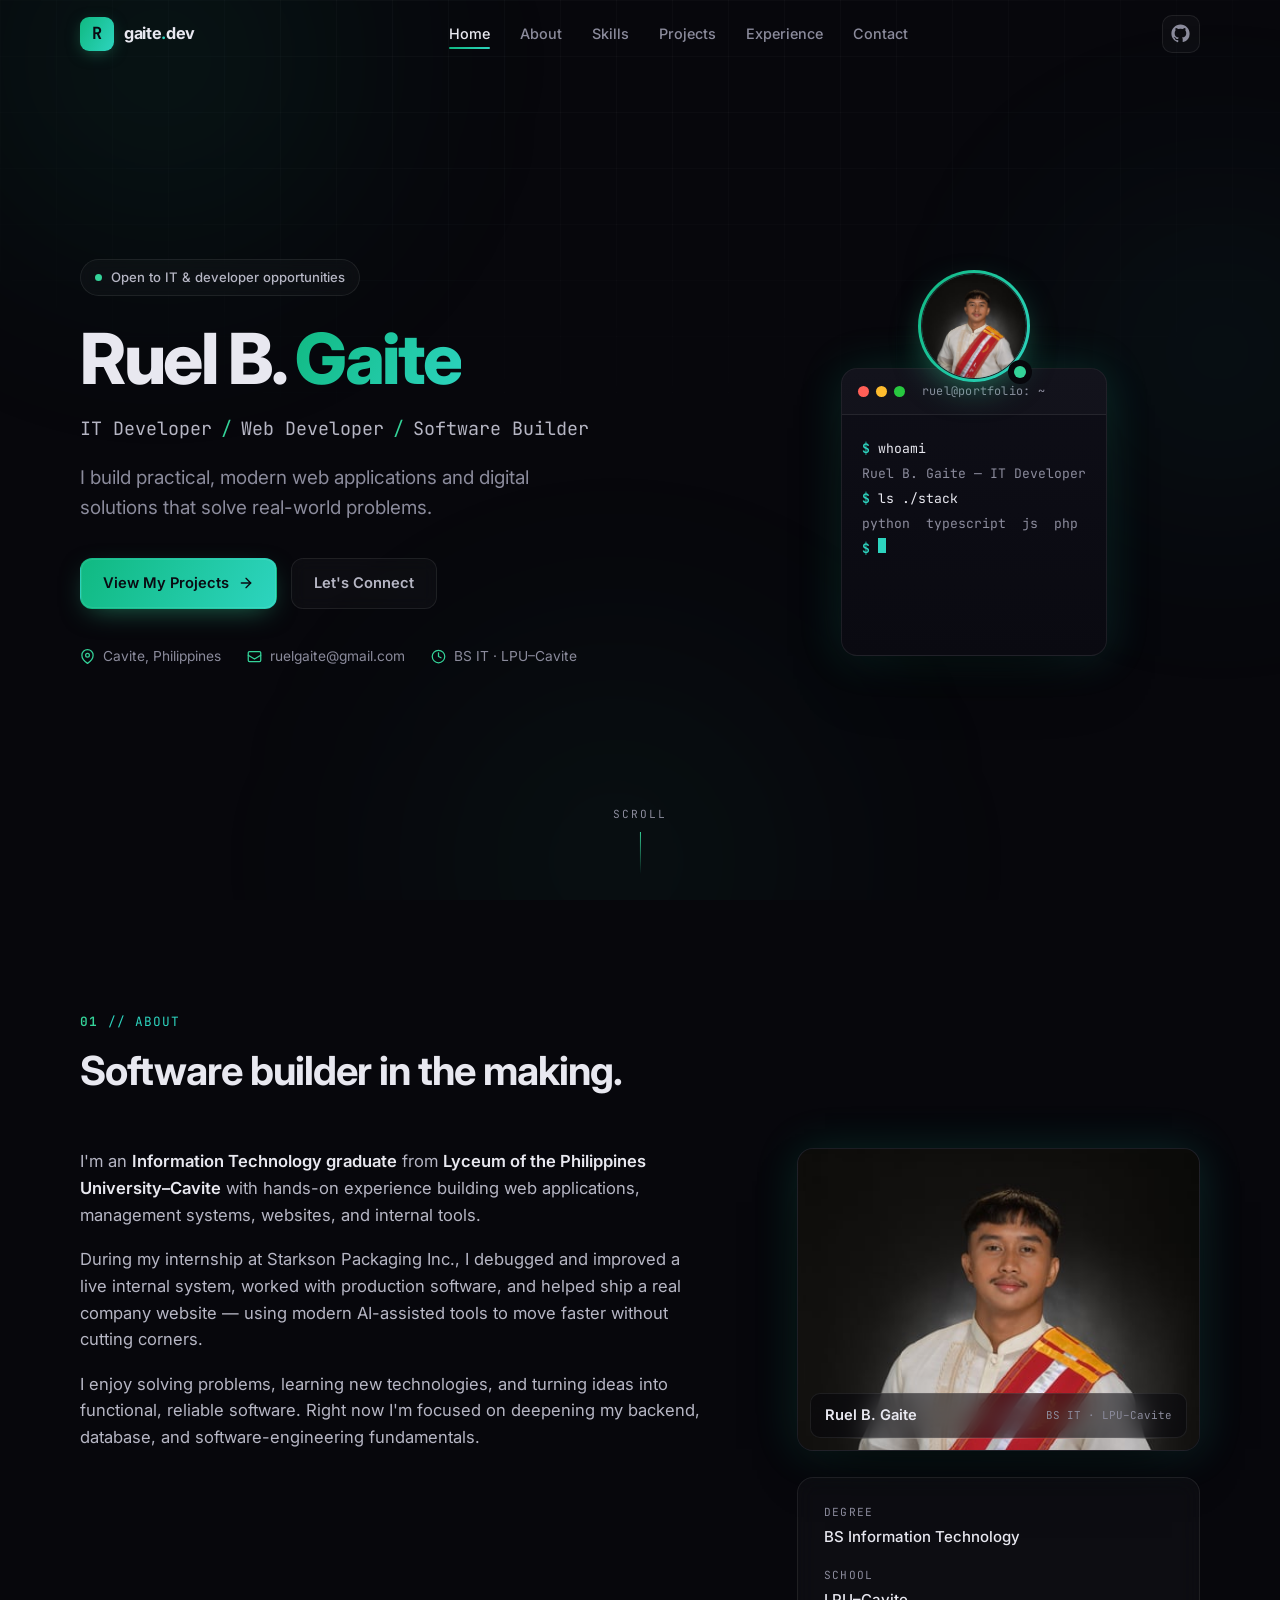
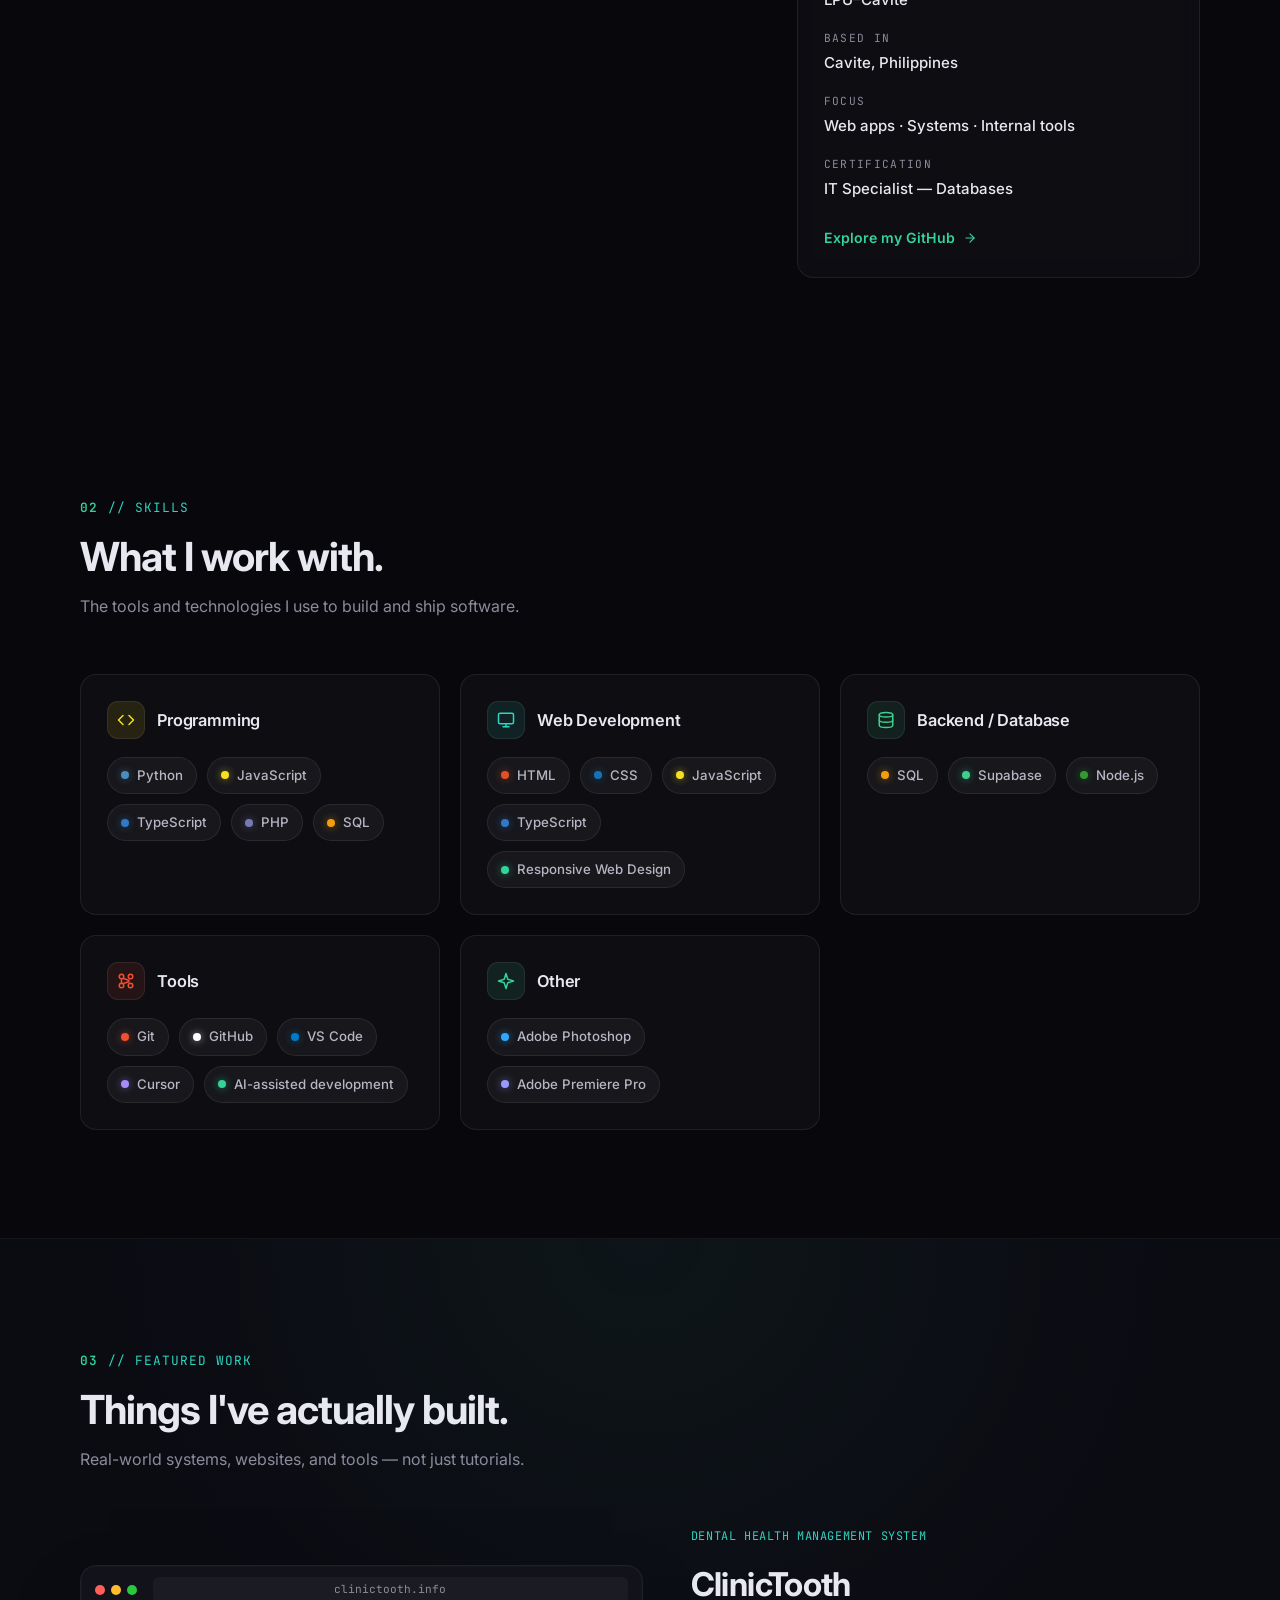
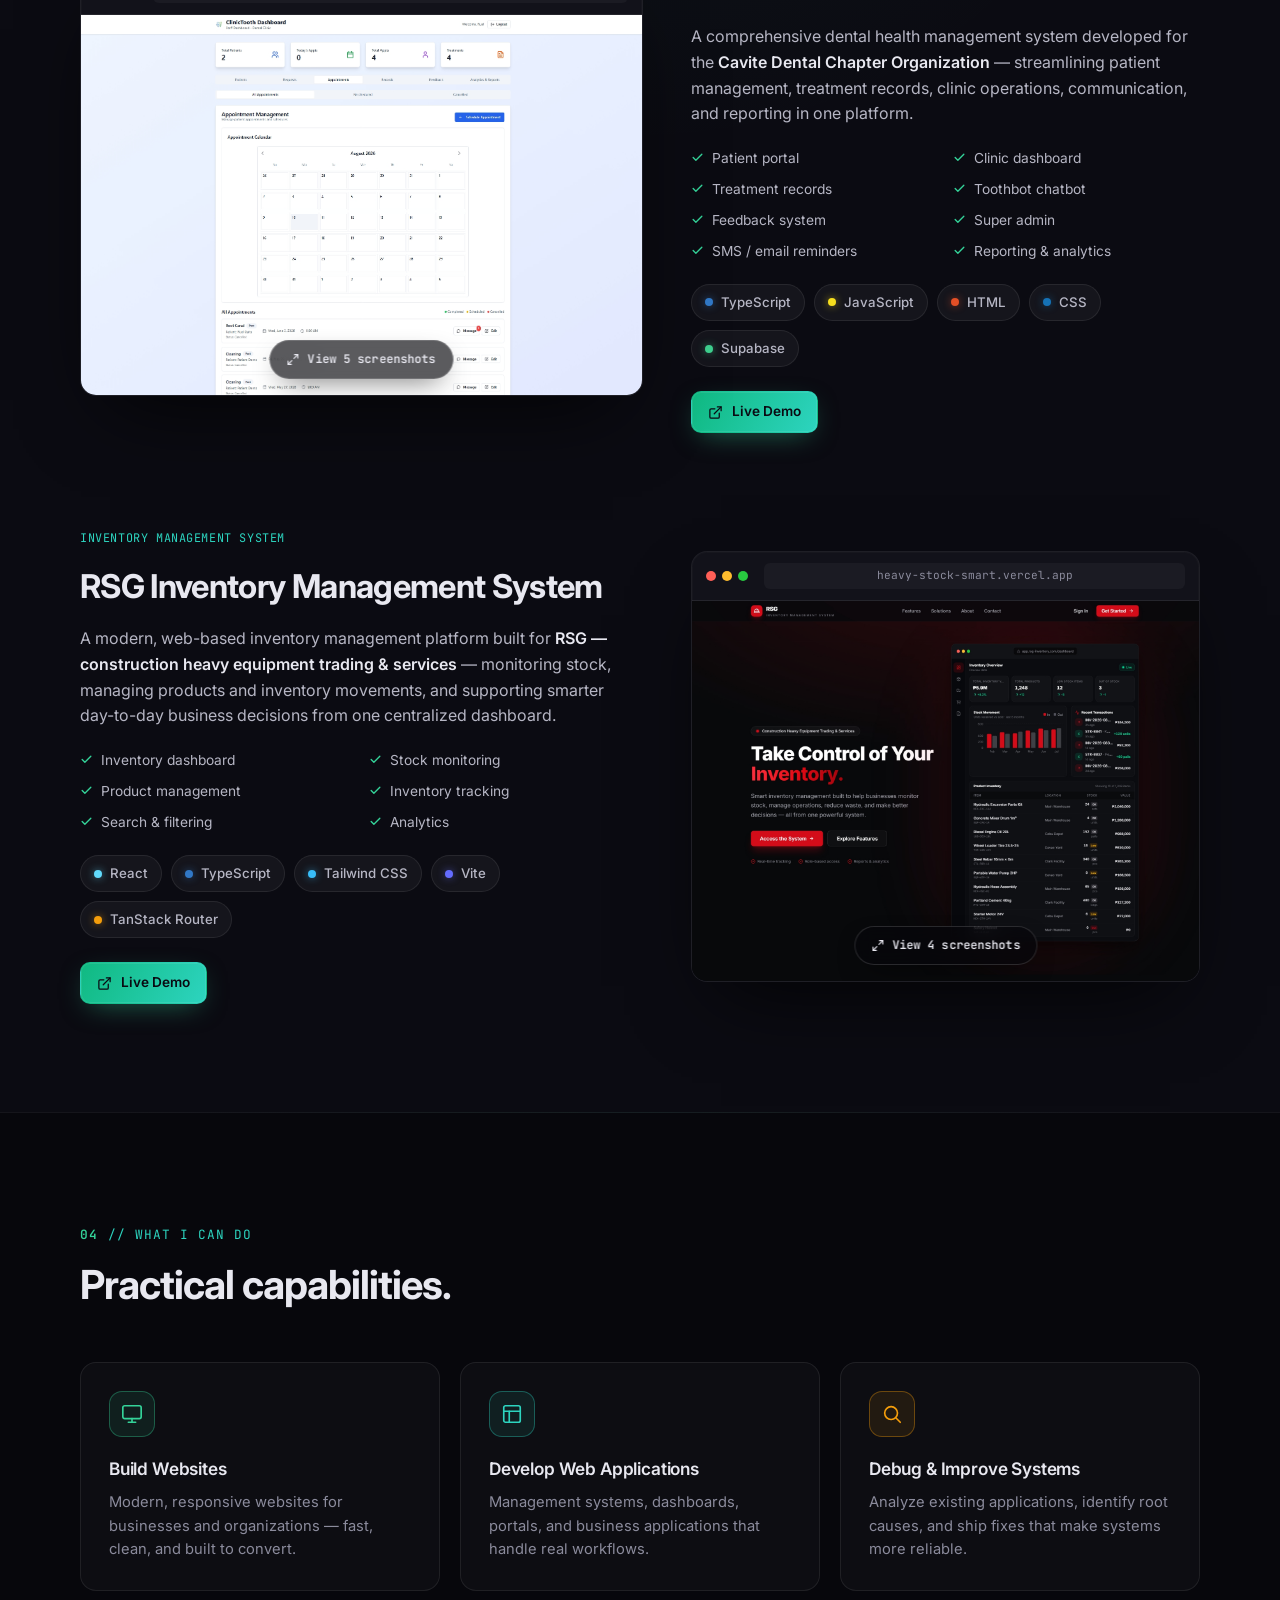
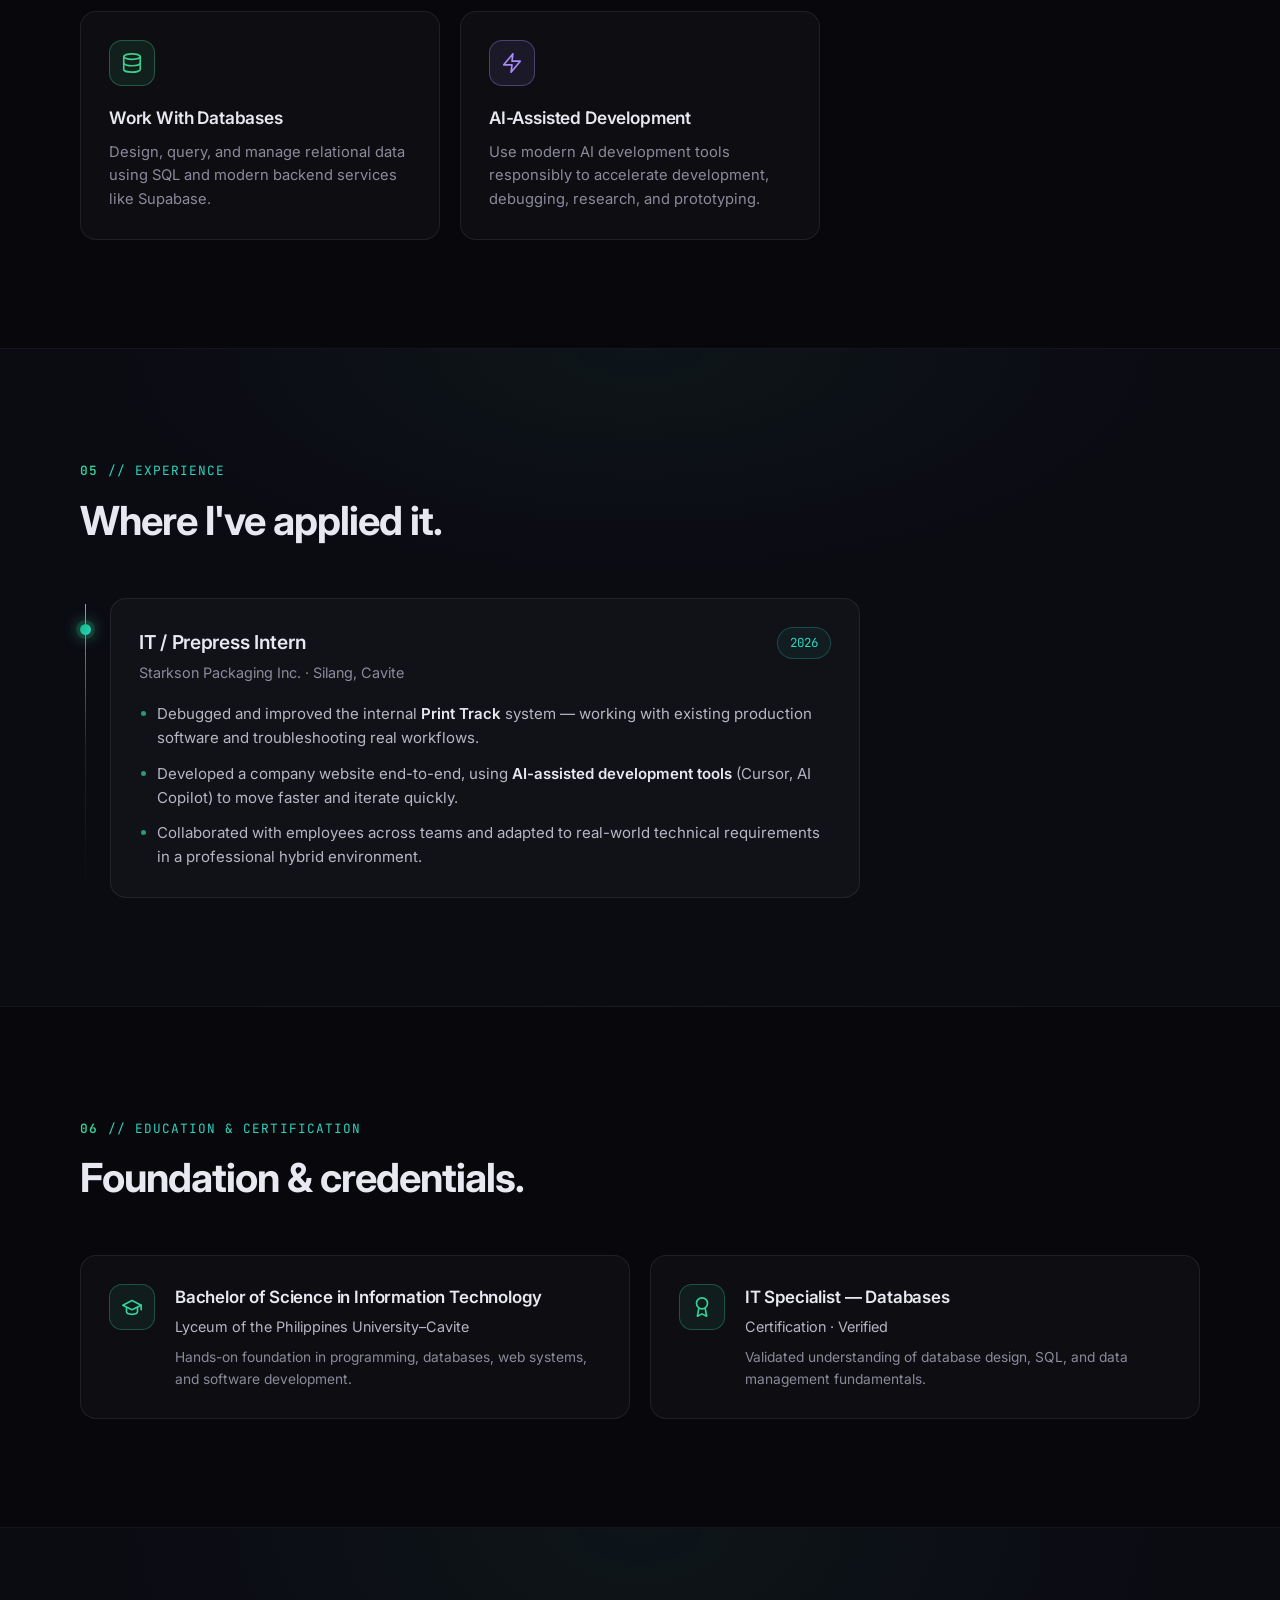
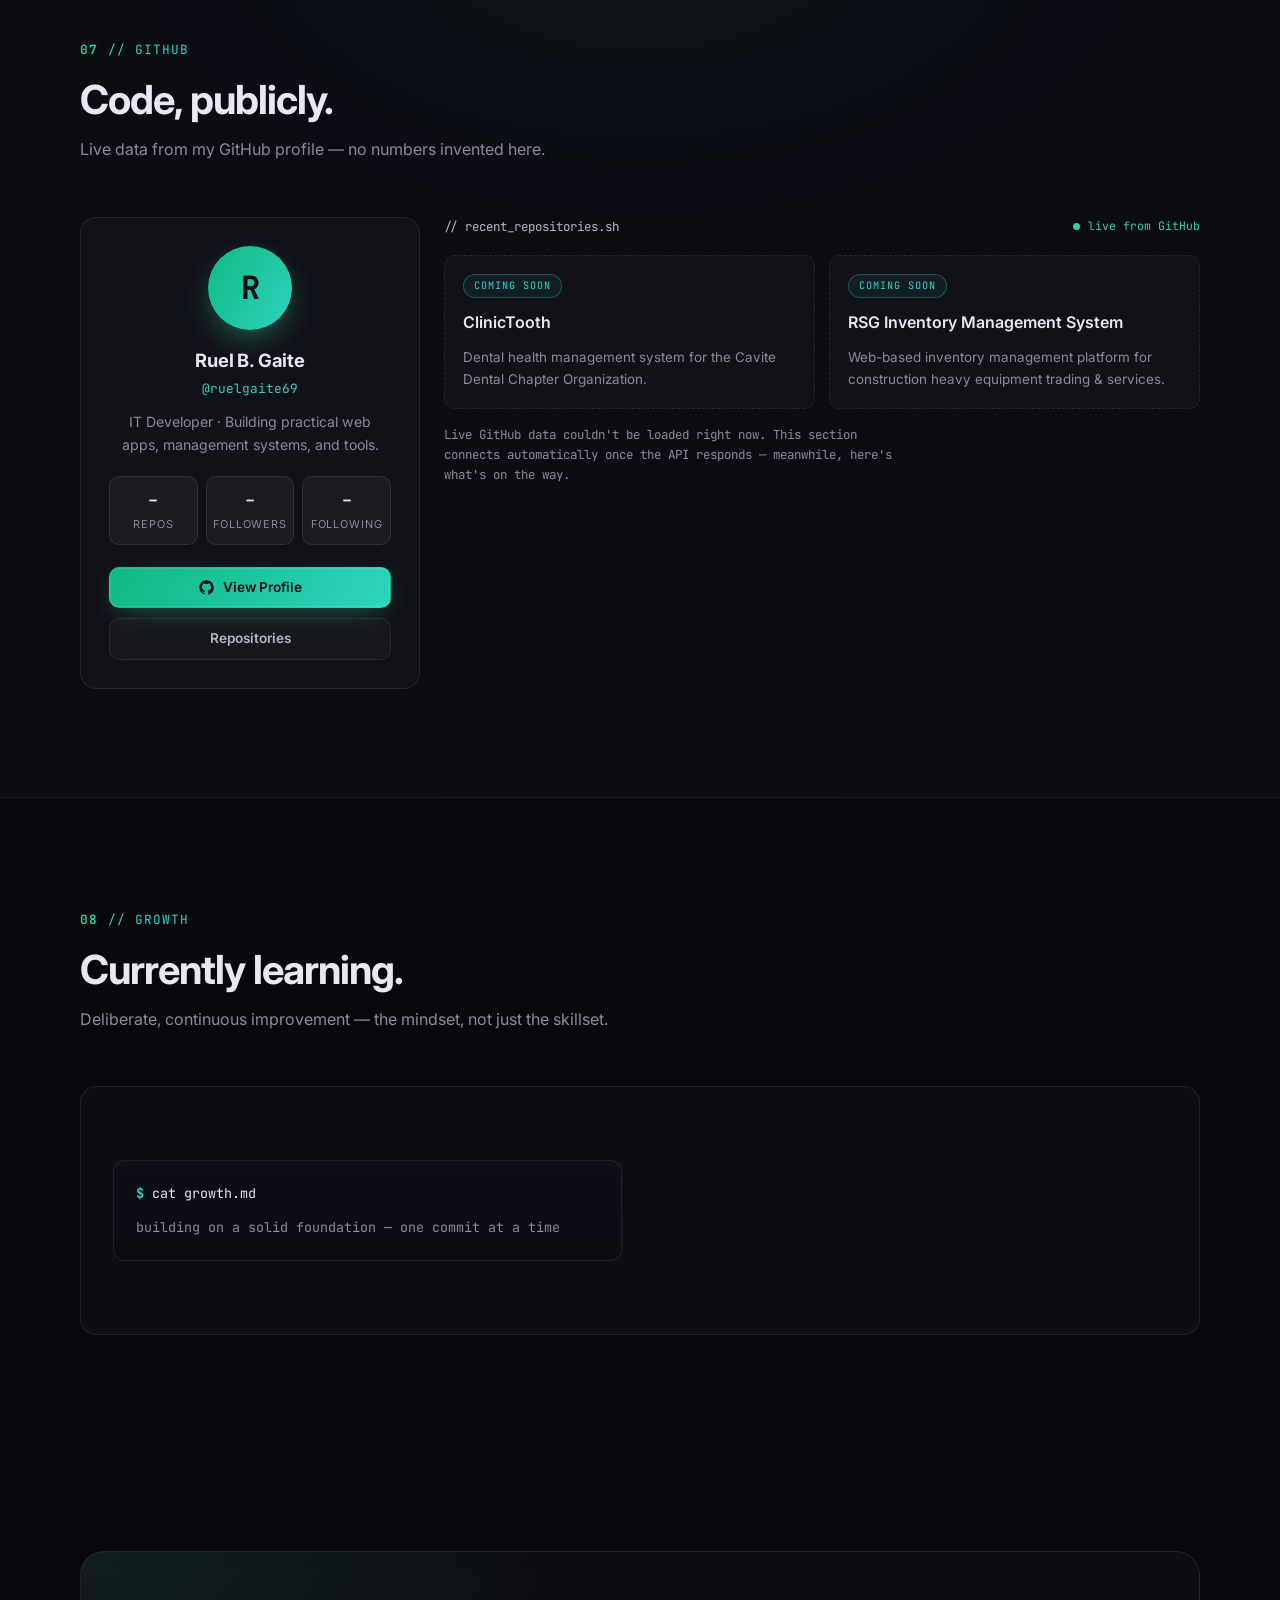
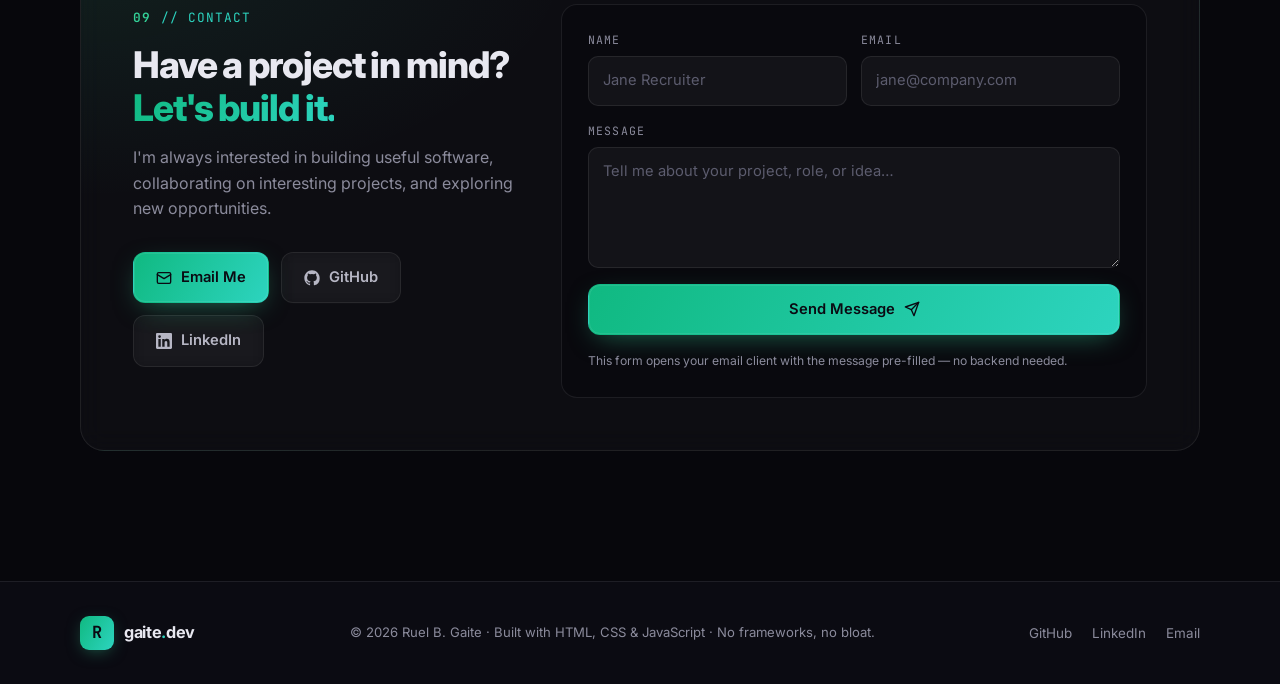
==== commit a7c93901: "Redesign project galleries: single primary screenshot per card, all other shots in per-project light" ====
--- a/index.html
+++ b/index.html
@@ -323,9 +323,9 @@
         </header>
 
         <!-- Project 1: ClinicTooth
-             Real screenshots in assets/img/clinictooth/: 1.jpeg (dashboard),
-             2.jpeg, 3.jpeg, 4.png, Front page.png. Missing files are hidden
-             automatically — no code changes needed. See assets/img/README.md.
+             The card shows ONE primary screenshot; all other screenshots open in
+             the lightbox. List every screenshot in data-shots (comma-separated,
+             first = primary). See assets/img/README.md.
              Live demo: https://clinictooth.info -->
         <article class="project reveal" data-project="clinictooth">
           <div class="project-media" data-tilt>
@@ -334,36 +334,18 @@
                 <span class="b-dot b-red"></span><span class="b-dot b-yellow"></span><span class="b-dot b-green"></span>
                 <span class="browser-url">clinictooth.info</span>
               </div>
-              <div class="browser-body">
+              <div class="browser-body" data-shots="assets/img/clinictooth/1.jpeg,assets/img/clinictooth/2.jpeg,assets/img/clinictooth/3.jpeg,assets/img/clinictooth/4.png,assets/img/clinictooth/Front%20page.png">
                 <img class="shot-main" src="assets/img/clinictooth/1.jpeg" alt="ClinicTooth — dental clinic dashboard" loading="lazy" onerror="this.classList.add('is-missing')" />
                 <div class="shot-empty" aria-hidden="true">
                   <span class="shot-empty-tag">screenshot slot ready</span>
                   <p class="shot-empty-hint">Drop your dashboard screenshot as <code>assets/img/clinictooth/1.jpeg</code></p>
                 </div>
-                <span class="shot-count" hidden>1 / 1</span>
-                <button class="shot-expand" type="button" aria-label="View ClinicTooth screenshot full size">
+                <button class="shot-expand" type="button" aria-label="View ClinicTooth screenshots">
                   <svg viewBox="0 0 24 24" width="13" height="13" fill="none" stroke="currentColor" stroke-width="2" stroke-linecap="round" stroke-linejoin="round" aria-hidden="true"><path d="M15 3h6v6"/><path d="M9 21H3v-6"/><path d="M21 3l-7 7"/><path d="M3 21l7-7"/></svg>
-                  View
+                  View screenshots
                 </button>
               </div>
             </figure>
-            <div class="gallery" aria-label="ClinicTooth screenshots">
-              <button class="gallery-item is-active" type="button" aria-label="ClinicTooth — dashboard">
-                <img class="gallery-img" src="assets/img/clinictooth/1.jpeg" alt="" loading="lazy" onerror="this.parentElement.classList.add('is-missing')" />
-              </button>
-              <button class="gallery-item" type="button" aria-label="ClinicTooth — patient portal">
-                <img class="gallery-img" src="assets/img/clinictooth/2.jpeg" alt="" loading="lazy" onerror="this.parentElement.classList.add('is-missing')" />
-              </button>
-              <button class="gallery-item" type="button" aria-label="ClinicTooth — treatment records">
-                <img class="gallery-img" src="assets/img/clinictooth/3.jpeg" alt="" loading="lazy" onerror="this.parentElement.classList.add('is-missing')" />
-              </button>
-              <button class="gallery-item" type="button" aria-label="ClinicTooth — Toothbot chatbot">
-                <img class="gallery-img" src="assets/img/clinictooth/4.png" alt="" loading="lazy" onerror="this.parentElement.classList.add('is-missing')" />
-              </button>
-              <button class="gallery-item" type="button" aria-label="ClinicTooth — front page">
-                <img class="gallery-img" src="assets/img/clinictooth/Front%20page.png" alt="" loading="lazy" onerror="this.parentElement.classList.add('is-missing')" />
-              </button>
-            </div>
           </div>
 
           <div class="project-body">
@@ -401,9 +383,9 @@
         </article>
 
         <!-- Project 2: RSG Inventory Management System
-             Real screenshots in assets/img/rsg/: 1.jpeg (dashboard), 2.jpeg,
-             3.jpeg, 4.jpeg. Missing files are hidden automatically —
-             no code changes needed. See assets/img/README.md.
+             The card shows ONE primary screenshot; all other screenshots open in
+             the lightbox. List every screenshot in data-shots (comma-separated,
+             first = primary). See assets/img/README.md.
              Live demo: https://heavy-stock-smart.vercel.app -->
         <article class="project project-reverse reveal" data-project="rsg">
           <div class="project-media" data-tilt>
@@ -412,33 +394,18 @@
                 <span class="b-dot b-red"></span><span class="b-dot b-yellow"></span><span class="b-dot b-green"></span>
                 <span class="browser-url">heavy-stock-smart.vercel.app</span>
               </div>
-              <div class="browser-body">
+              <div class="browser-body" data-shots="assets/img/rsg/1.jpeg,assets/img/rsg/2.jpeg,assets/img/rsg/3.jpeg,assets/img/rsg/4.jpeg">
                 <img class="shot-main" src="assets/img/rsg/1.jpeg" alt="RSG Inventory Management System — dashboard" loading="lazy" onerror="this.classList.add('is-missing')" />
                 <div class="shot-empty" aria-hidden="true">
                   <span class="shot-empty-tag">screenshot slot ready</span>
                   <p class="shot-empty-hint">Drop your dashboard screenshot as <code>assets/img/rsg/1.jpeg</code></p>
                 </div>
-                <span class="shot-count" hidden>1 / 1</span>
-                <button class="shot-expand" type="button" aria-label="View RSG Inventory screenshot full size">
+                <button class="shot-expand" type="button" aria-label="View RSG screenshots">
                   <svg viewBox="0 0 24 24" width="13" height="13" fill="none" stroke="currentColor" stroke-width="2" stroke-linecap="round" stroke-linejoin="round" aria-hidden="true"><path d="M15 3h6v6"/><path d="M9 21H3v-6"/><path d="M21 3l-7 7"/><path d="M3 21l7-7"/></svg>
-                  View
+                  View screenshots
                 </button>
               </div>
             </figure>
-            <div class="gallery" aria-label="RSG Inventory Management System screenshots">
-              <button class="gallery-item is-active" type="button" aria-label="RSG — inventory dashboard">
-                <img class="gallery-img" src="assets/img/rsg/1.jpeg" alt="" loading="lazy" onerror="this.parentElement.classList.add('is-missing')" />
-              </button>
-              <button class="gallery-item" type="button" aria-label="RSG — product management">
-                <img class="gallery-img" src="assets/img/rsg/2.jpeg" alt="" loading="lazy" onerror="this.parentElement.classList.add('is-missing')" />
-              </button>
-              <button class="gallery-item" type="button" aria-label="RSG — stock monitoring">
-                <img class="gallery-img" src="assets/img/rsg/3.jpeg" alt="" loading="lazy" onerror="this.parentElement.classList.add('is-missing')" />
-              </button>
-              <button class="gallery-item" type="button" aria-label="RSG — analytics">
-                <img class="gallery-img" src="assets/img/rsg/4.jpeg" alt="" loading="lazy" onerror="this.parentElement.classList.add('is-missing')" />
-              </button>
-            </div>
           </div>
 
           <div class="project-body">
--- a/assets/css/styles.css
+++ b/assets/css/styles.css
@@ -887,7 +887,7 @@
 .project:last-child { margin-bottom: 0; }
 .project-reverse .project-media { order: 2; }
 
-/* --- Project media: browser frame + gallery --- */
+/* --- Project media: browser frame + lightbox gallery --- */
 .project-media { position: relative; perspective: 900px; min-width: 0; }
 .browser {
   border-radius: var(--radius);
@@ -999,81 +999,37 @@
 /* Expand affordance (appears on hover) */
 .shot-expand {
   position: absolute;
-  top: 14px;
-  right: 14px;
+  left: 50%;
+  bottom: 16px;
+  transform: translateX(-50%);
   z-index: 3;
   display: inline-flex;
   align-items: center;
-  gap: 7px;
-  padding: 7px 13px;
-  font-family: var(--mono);
-  font-size: 0.72rem;
+  gap: 8px;
+  padding: 9px 16px;
+  font-family: var(--mono);
+  font-size: 0.74rem;
   font-weight: 600;
+  letter-spacing: 0.01em;
   color: var(--text);
-  background: rgba(7, 7, 12, 0.62);
-  border: 1px solid var(--border);
+  background: rgba(7, 7, 12, 0.66);
+  border: 1px solid var(--border-strong);
   border-radius: 999px;
-  backdrop-filter: blur(8px);
-  -webkit-backdrop-filter: blur(8px);
-  opacity: 0;
-  transform: translateY(-4px);
-  pointer-events: none;
-  transition: opacity 0.25s var(--ease), transform 0.25s var(--ease), border-color 0.2s, color 0.2s;
-}
-.browser-body:not(.is-empty):hover .shot-expand { opacity: 1; transform: none; pointer-events: auto; }
-.shot-expand:hover { border-color: var(--accent); color: var(--accent); }
+  backdrop-filter: blur(10px);
+  -webkit-backdrop-filter: blur(10px);
+  box-shadow: 0 10px 28px -12px rgba(0, 0, 0, 0.8);
+  white-space: nowrap;
+  transition: border-color 0.25s, color 0.25s, transform 0.25s var(--ease), box-shadow 0.25s;
+}
+.browser-body.is-empty .shot-expand { display: none; }
+.shot-expand:hover {
+  border-color: var(--accent);
+  color: var(--accent);
+  transform: translateX(-50%) translateY(-2px);
+  box-shadow: 0 14px 34px -12px rgba(0, 0, 0, 0.85), 0 0 24px -8px var(--glow);
+}
 .shot-expand svg { transition: transform 0.2s var(--ease); }
-.shot-expand:hover svg { transform: scale(1.15); }
-
-/* Counter chip (e.g. 2 / 4) */
-.shot-count {
-  position: absolute;
-  right: 14px;
-  bottom: 12px;
-  z-index: 3;
-  font-family: var(--mono);
-  font-size: 0.7rem;
-  color: var(--muted);
-  background: rgba(7, 7, 12, 0.58);
-  border: 1px solid var(--border);
-  border-radius: 999px;
-  padding: 4px 11px;
-  backdrop-filter: blur(6px);
-  -webkit-backdrop-filter: blur(6px);
-}
-.shot-count[hidden] { display: none; }
-
-/* --- Thumbnail strip --- */
-.gallery {
-  display: flex;
-  gap: 10px;
-  margin-top: 14px;
-}
-.gallery-item {
-  position: relative;
-  flex: 1;
-  min-width: 0;
-  height: 76px;
-  padding: 0;
-  border-radius: 10px;
-  overflow: hidden;
-  border: 1px solid var(--border);
-  background: #0c0c14;
-  transition: border-color 0.25s, transform 0.25s var(--ease), box-shadow 0.25s;
-}
-.gallery-item:hover { border-color: var(--border-strong); transform: translateY(-2px); }
-.gallery-item.is-active {
-  border-color: var(--accent);
-  box-shadow: 0 0 0 1px var(--accent) inset, 0 8px 22px -10px var(--glow);
-}
-.gallery-item.is-missing { display: none; }
-.gallery-img {
-  width: 100%;
-  height: 100%;
-  object-fit: cover;
-  object-position: top center;
-}
-
+.shot-expand:hover svg { transform: scale(1.12); }
 
 
 /* --- Project body --- */
@@ -1150,16 +1106,25 @@
   border: 1px solid var(--border-strong);
   box-shadow: 0 40px 120px -32px rgba(0, 0, 0, 0.95);
   background: #0c0c14;
-}
+  transition: opacity 0.25s var(--ease);
+}
+.lightbox-img.is-swapping { opacity: 0; }
 .lightbox-caption {
   margin-top: 14px;
   font-family: var(--mono);
   font-size: 0.8rem;
   color: var(--text-soft);
+  display: grid;
+  gap: 4px;
+}
+.lightbox-caption .lb-name {
+  color: var(--muted);
+  font-size: 0.72rem;
+  letter-spacing: 0.08em;
+  text-transform: uppercase;
 }
 .lightbox-caption .lb-count {
   color: var(--accent);
-  margin-right: 8px;
 }
 .lightbox-btn {
   position: fixed;
@@ -1707,8 +1672,7 @@
   .edu-grid { grid-template-columns: 1fr; }
   .footer-inner { flex-direction: column; text-align: center; }
   .gh-stats strong { font-size: 0.95rem; }
-  .gallery-item { height: 62px; }
-  .lightbox-btn { width: 40px; height: 40px; }
+  .lightbox-btn { width: 46px; height: 46px; }
   .lightbox-prev { left: 10px; }
   .lightbox-next { right: 10px; }
   .lightbox-close { top: 12px; right: 12px; }
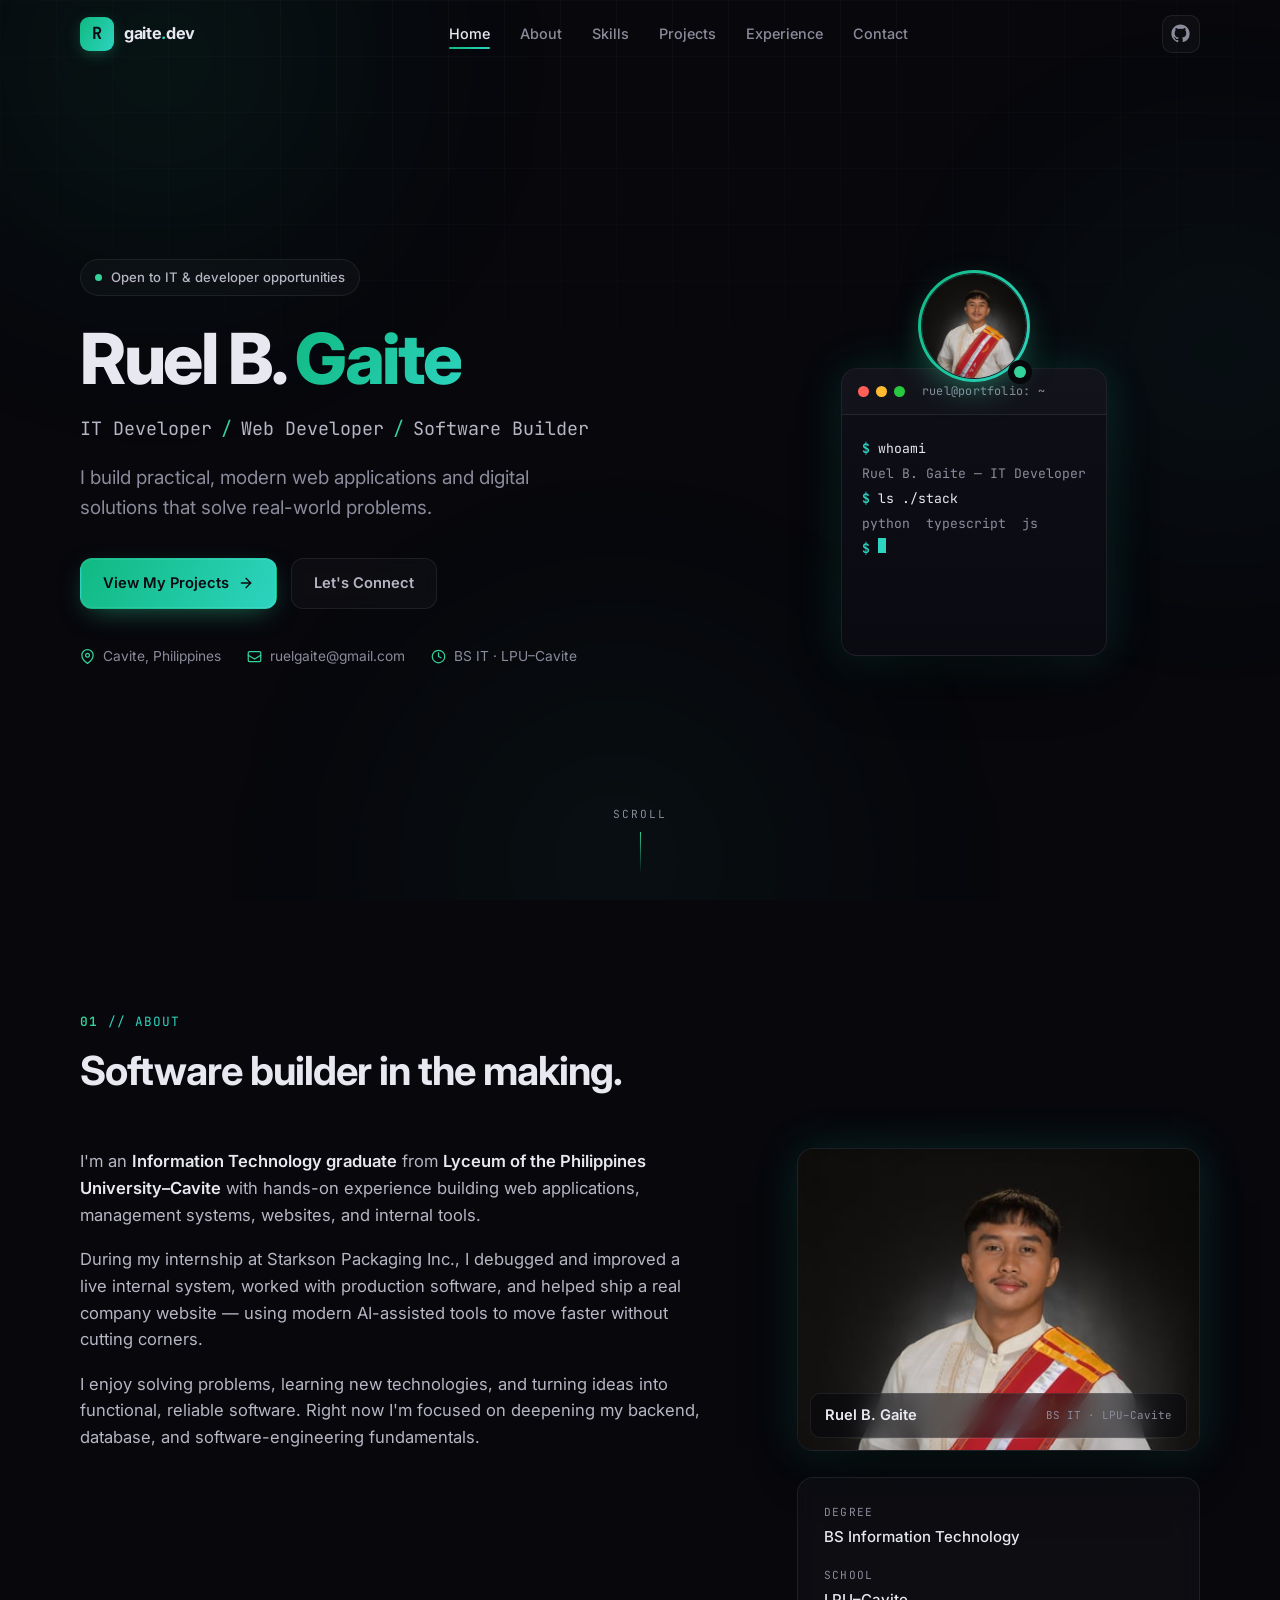
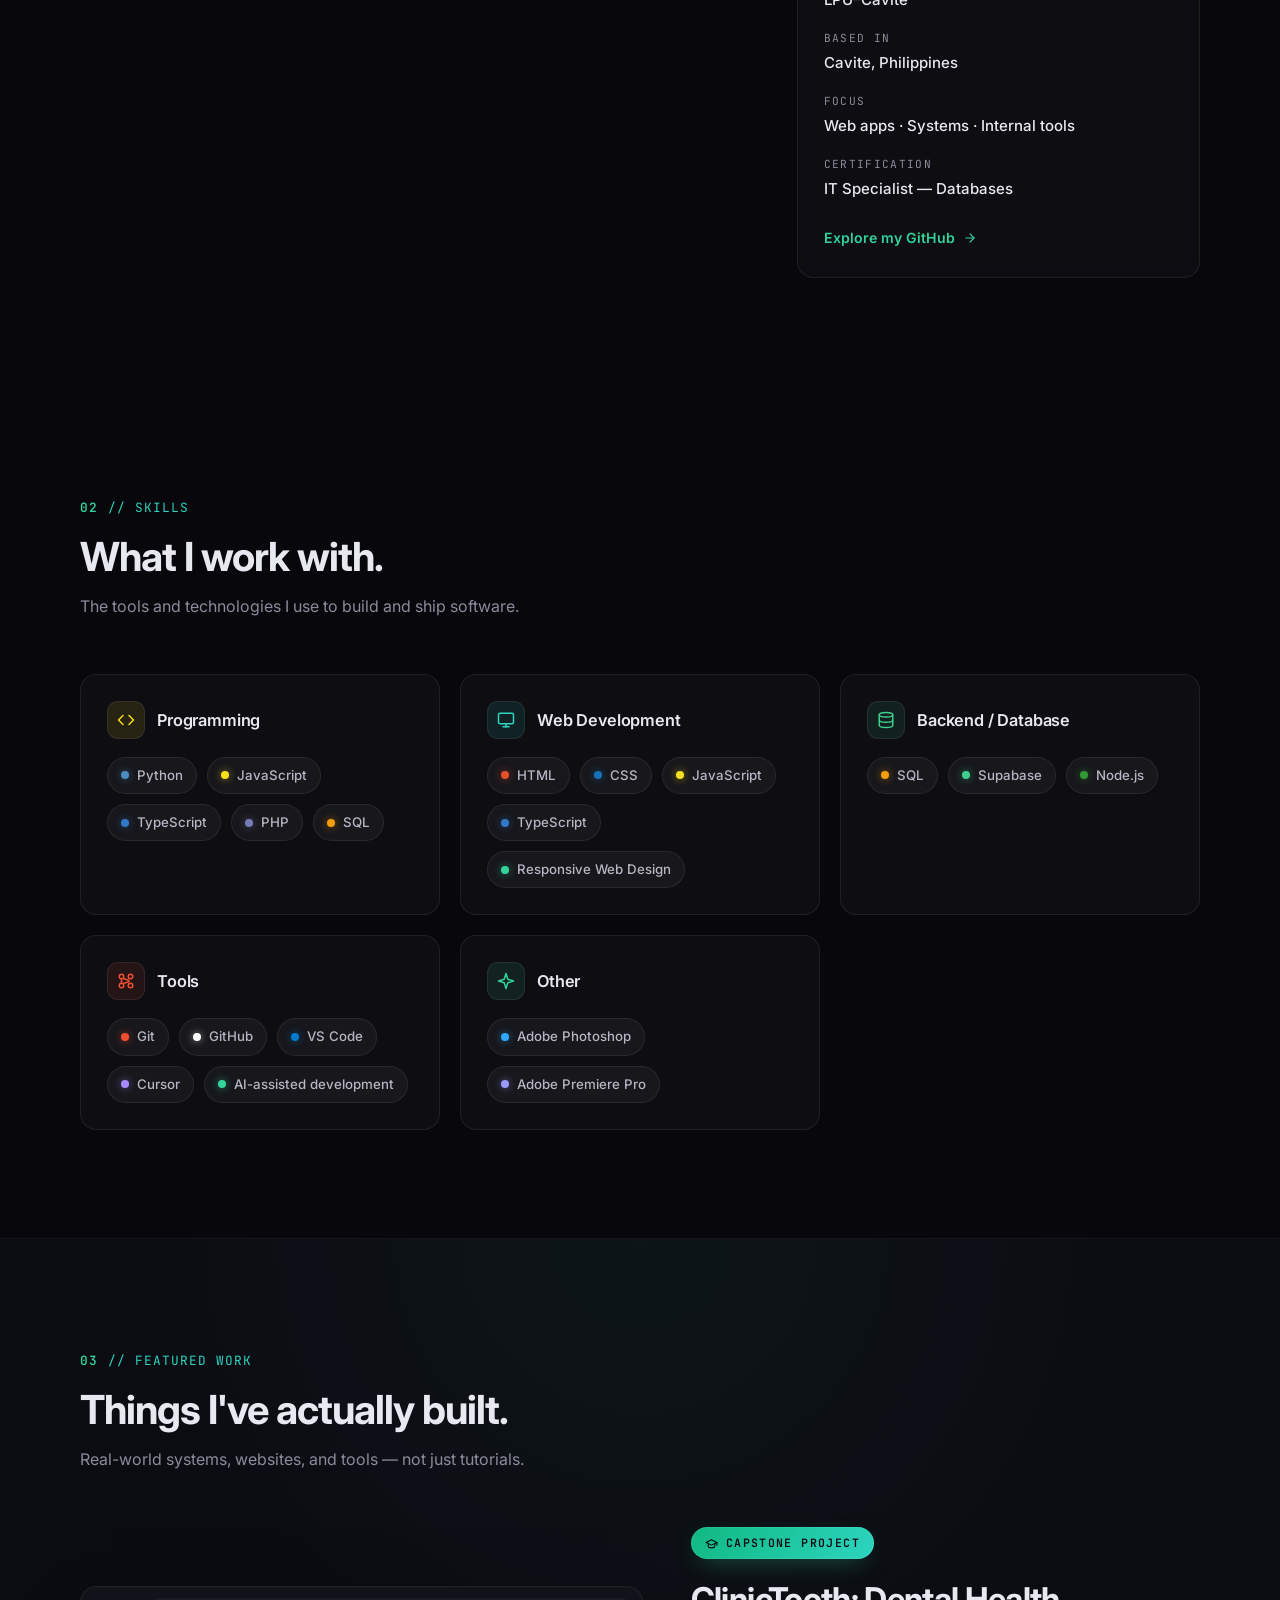
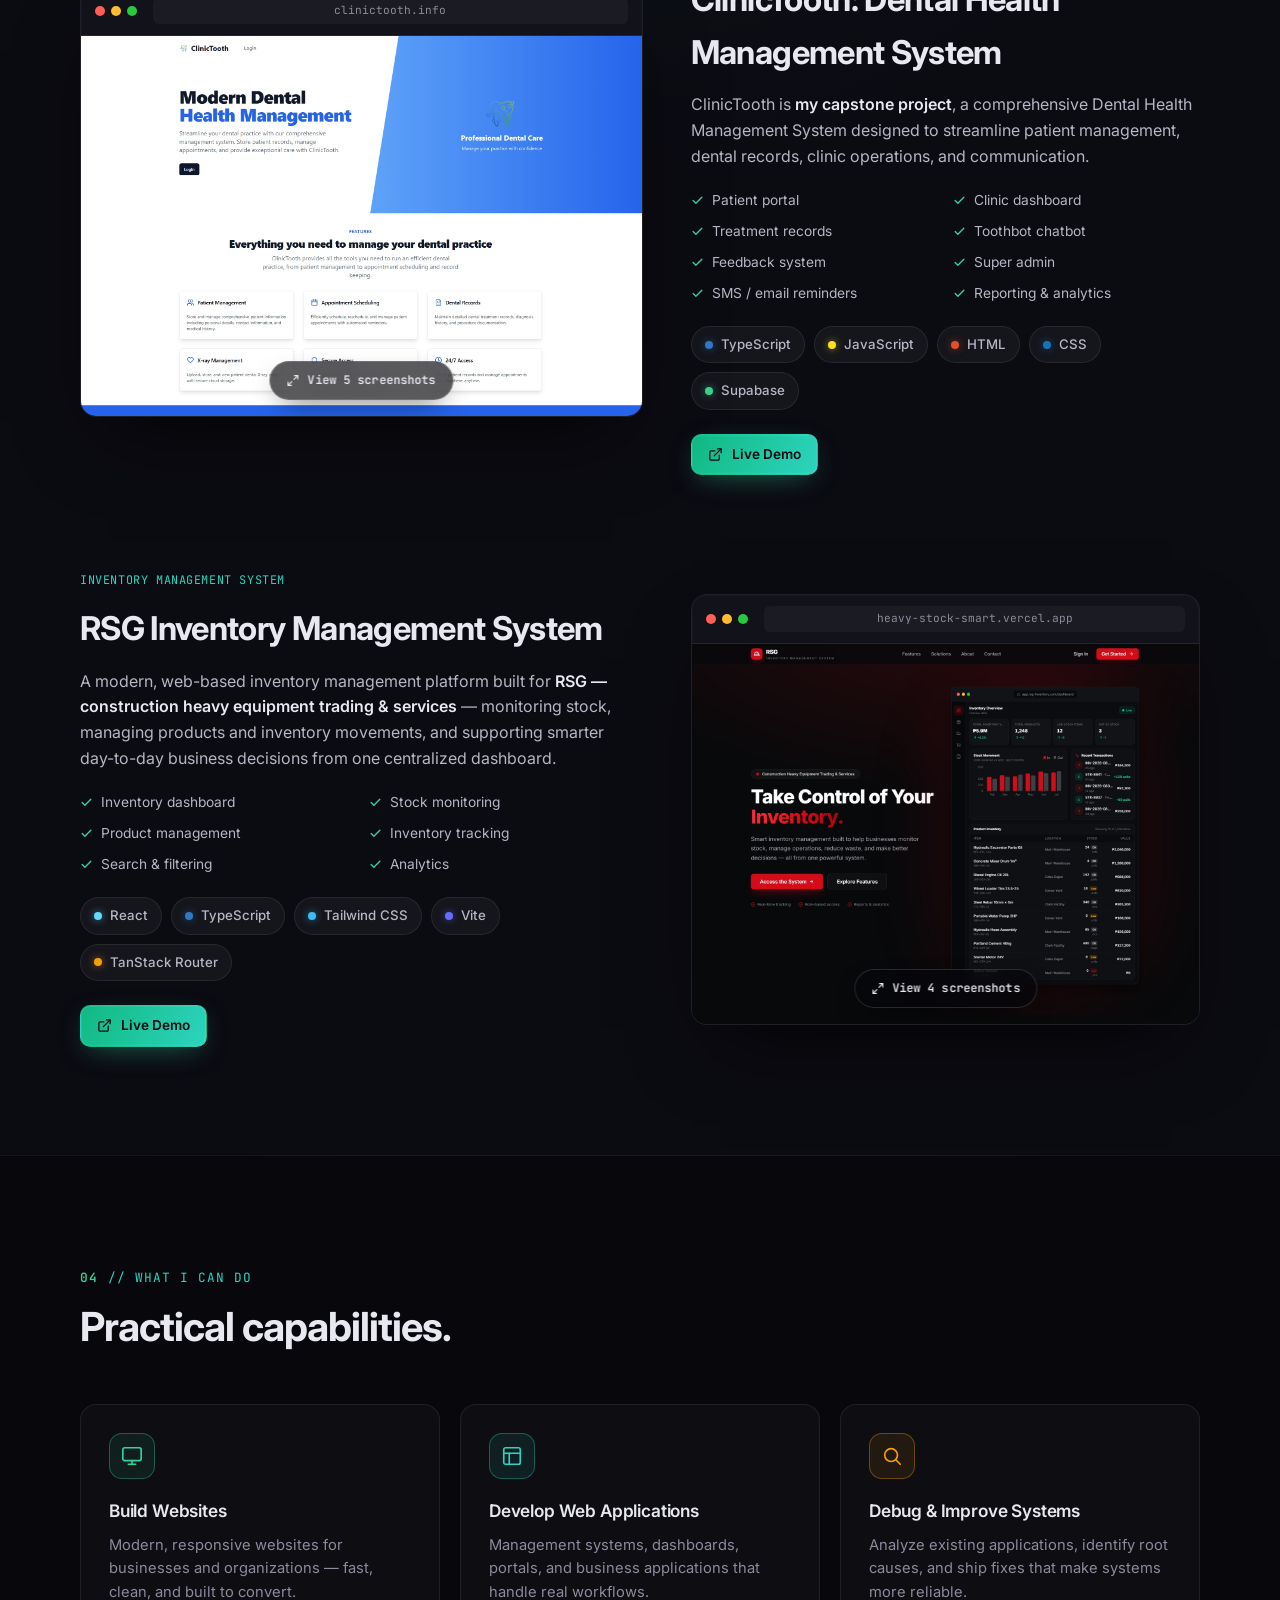
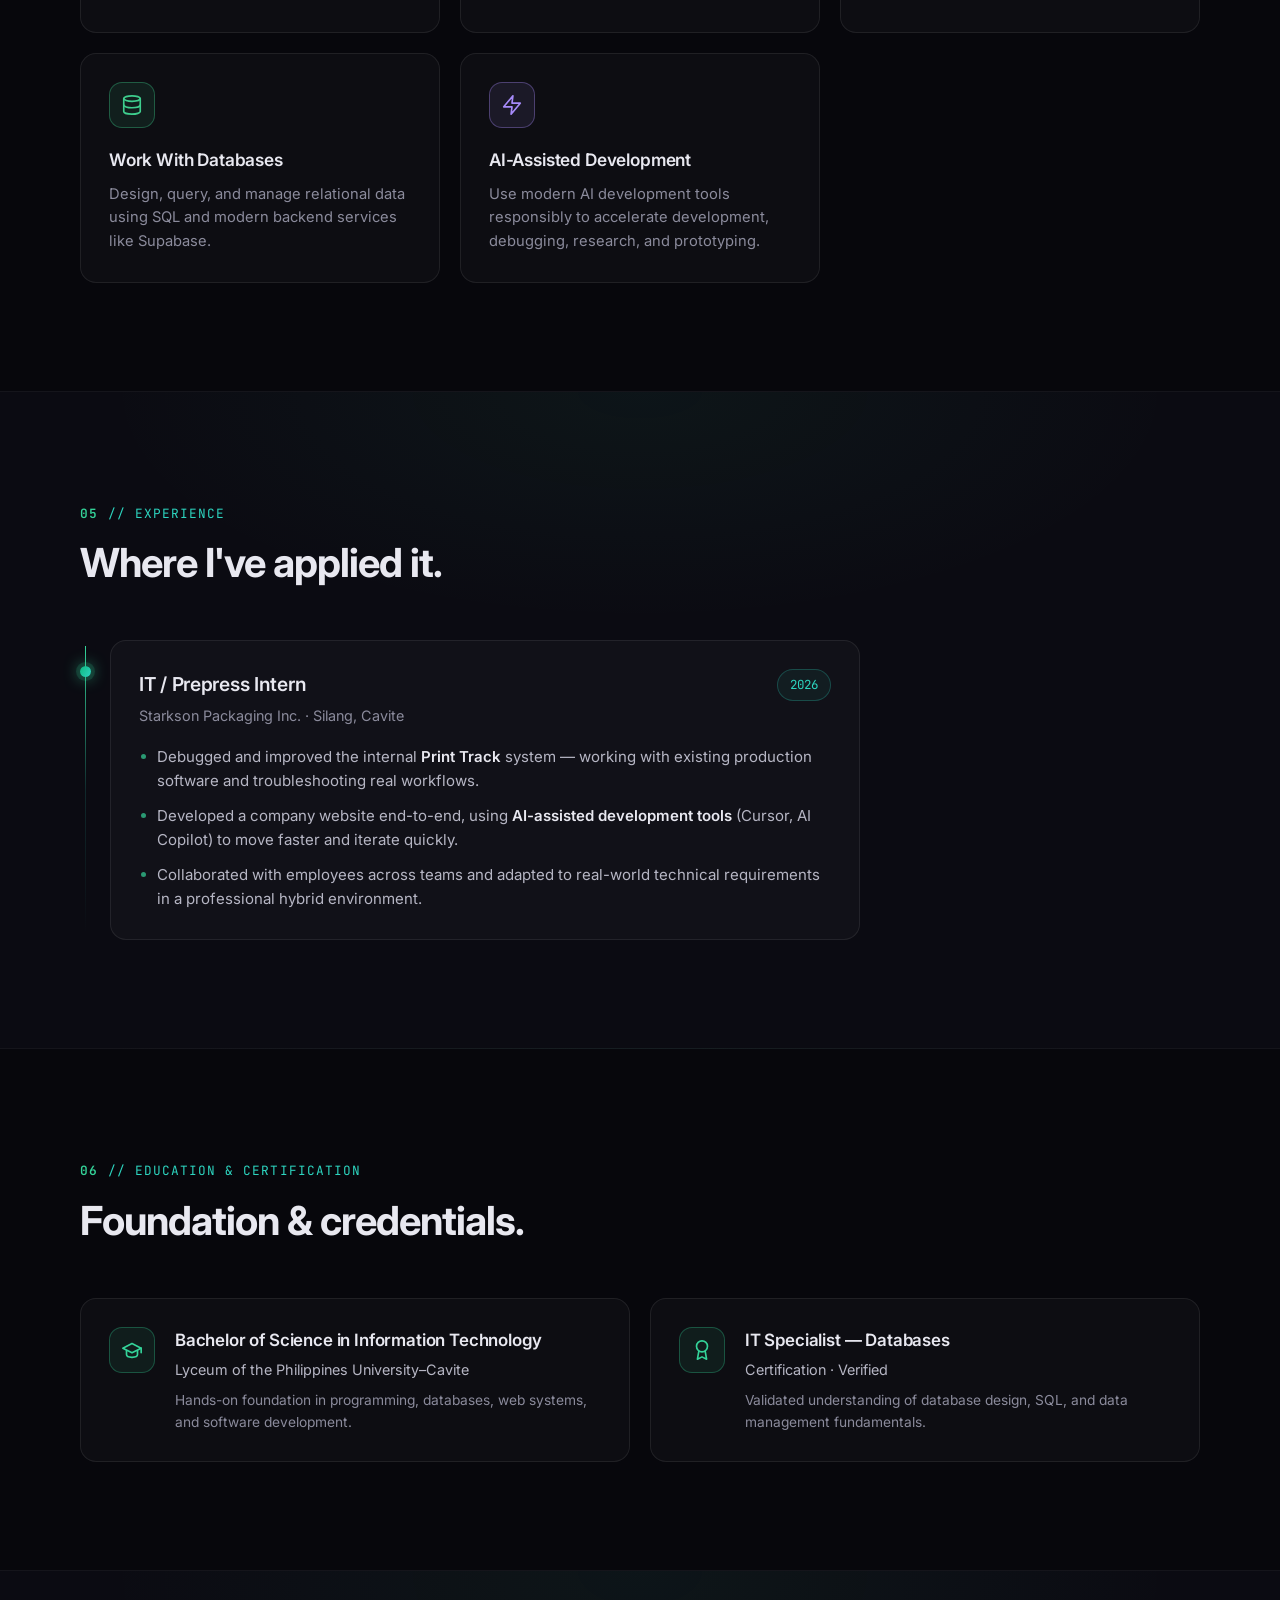
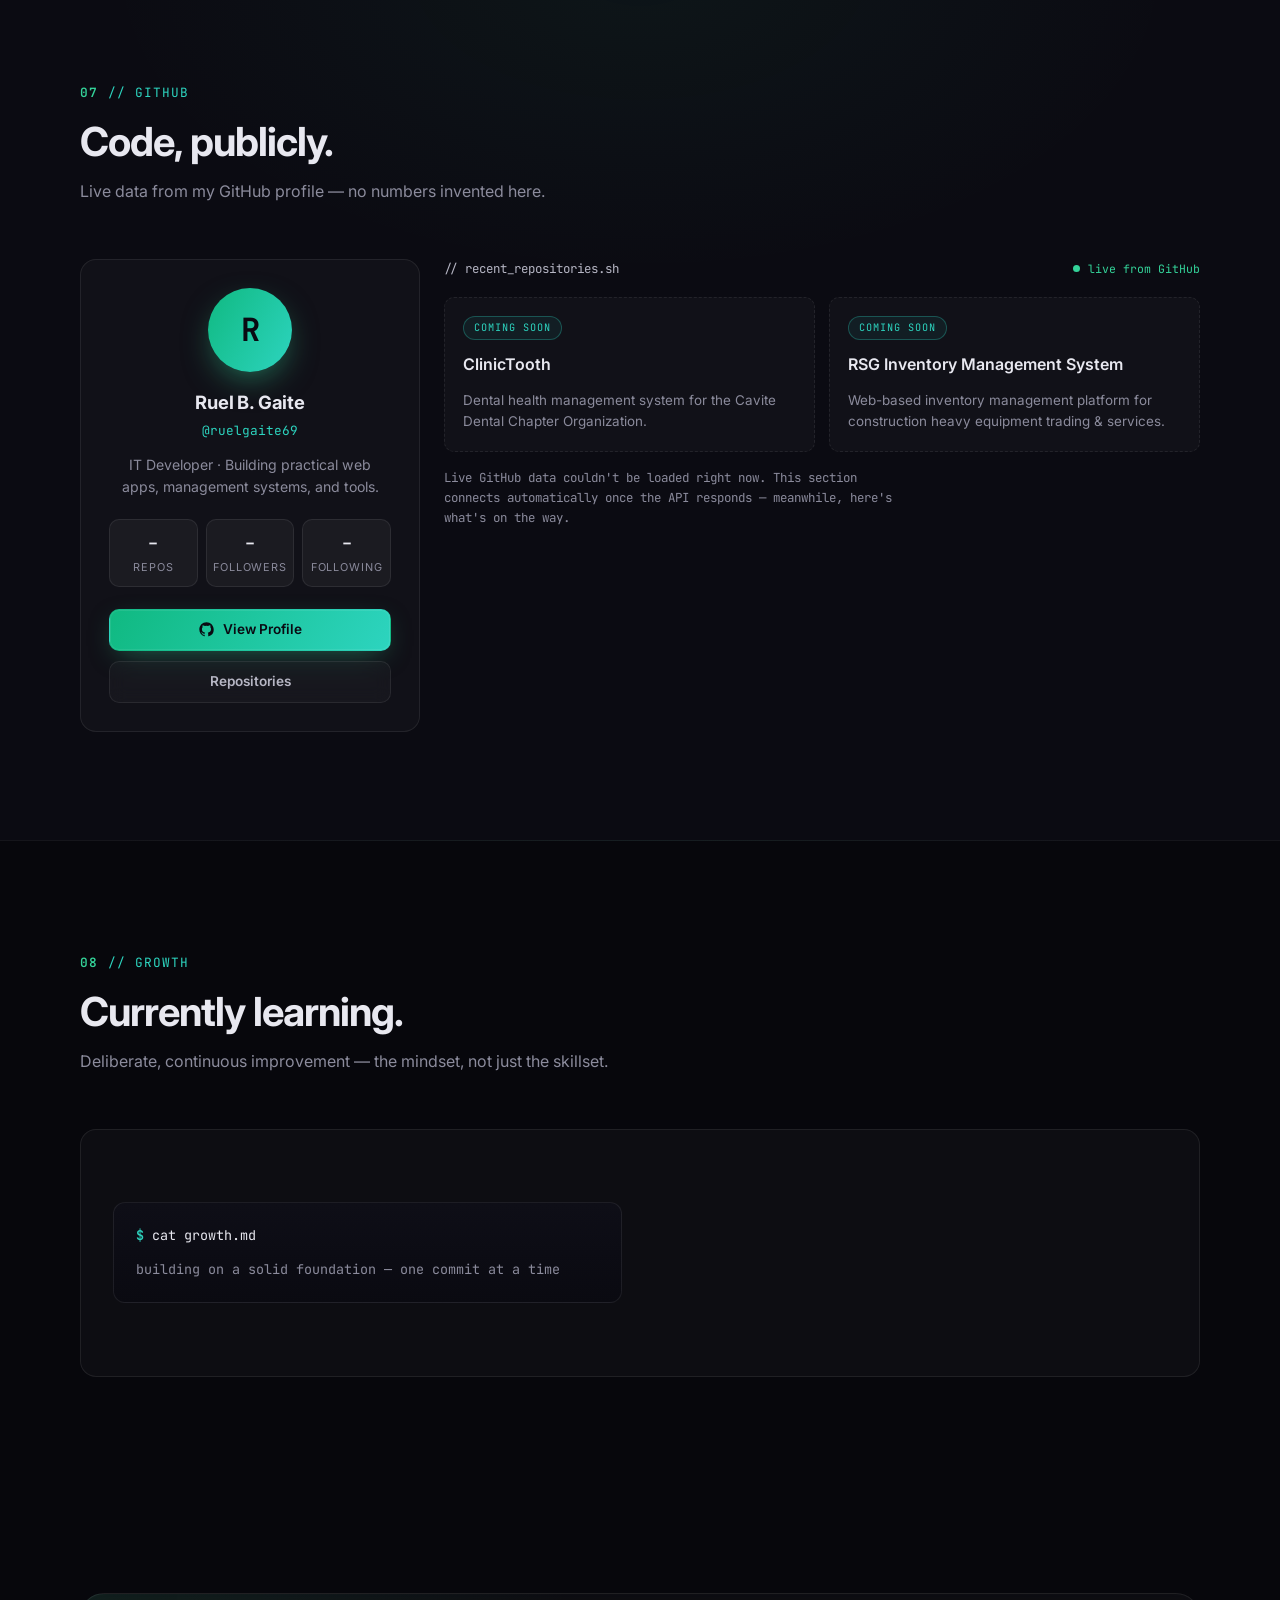
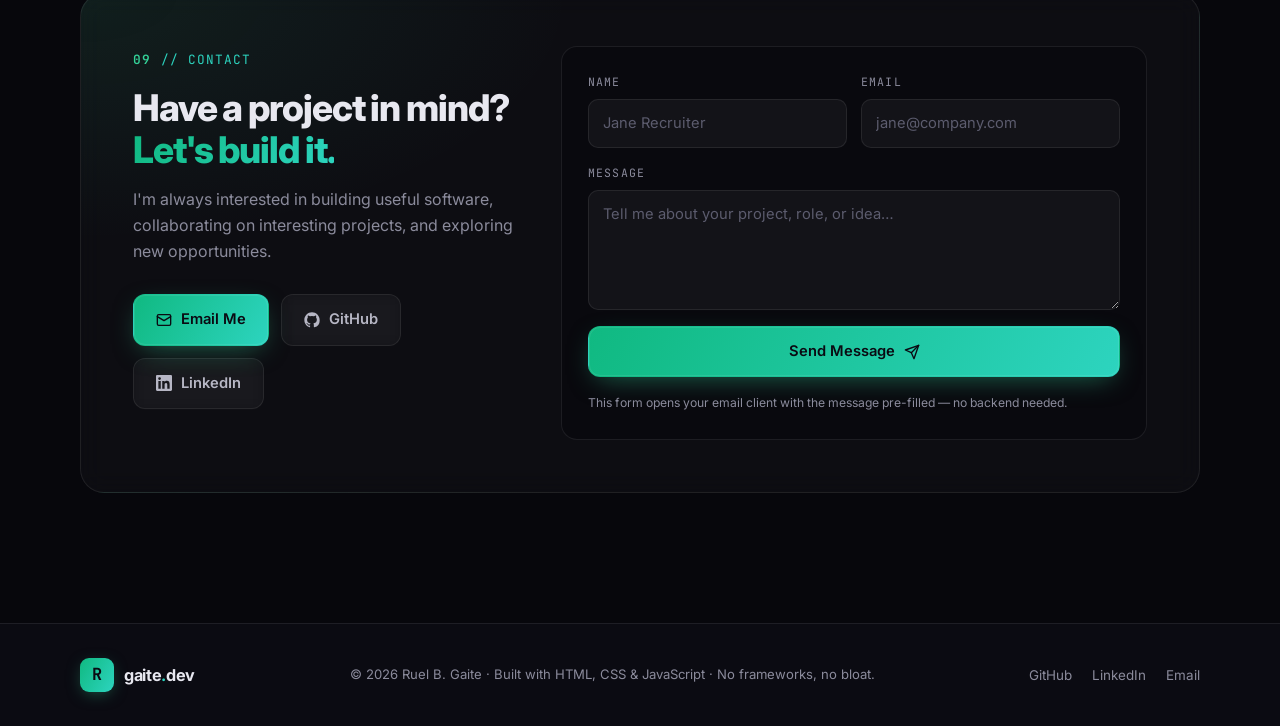
==== commit cebe7fad: "Mark ClinicTooth as capstone project: badge, title, description, front page screenshot first" ====
--- a/index.html
+++ b/index.html
@@ -322,23 +322,23 @@
           <p class="section-sub">Real-world systems, websites, and tools — not just tutorials.</p>
         </header>
 
-        <!-- Project 1: ClinicTooth
+        <!-- Project 1: ClinicTooth (Capstone Project)
              The card shows ONE primary screenshot; all other screenshots open in
              the lightbox. List every screenshot in data-shots (comma-separated,
              first = primary). See assets/img/README.md.
              Live demo: https://clinictooth.info -->
-        <article class="project reveal" data-project="clinictooth">
+        <article class="project reveal" data-project="clinictooth" data-capstone>
           <div class="project-media" data-tilt>
             <figure class="browser">
               <div class="browser-bar">
                 <span class="b-dot b-red"></span><span class="b-dot b-yellow"></span><span class="b-dot b-green"></span>
                 <span class="browser-url">clinictooth.info</span>
               </div>
-              <div class="browser-body" data-shots="assets/img/clinictooth/1.jpeg,assets/img/clinictooth/2.jpeg,assets/img/clinictooth/3.jpeg,assets/img/clinictooth/4.png,assets/img/clinictooth/Front%20page.png">
-                <img class="shot-main" src="assets/img/clinictooth/1.jpeg" alt="ClinicTooth — dental clinic dashboard" loading="lazy" onerror="this.classList.add('is-missing')" />
+              <div class="browser-body" data-shots="assets/img/clinictooth/Front%20page.png,assets/img/clinictooth/1.jpeg,assets/img/clinictooth/2.jpeg,assets/img/clinictooth/3.jpeg,assets/img/clinictooth/4.png">
+                <img class="shot-main" src="assets/img/clinictooth/Front%20page.png" alt="ClinicTooth — front page / landing page" loading="lazy" onerror="this.classList.add('is-missing')" />
                 <div class="shot-empty" aria-hidden="true">
                   <span class="shot-empty-tag">screenshot slot ready</span>
-                  <p class="shot-empty-hint">Drop your dashboard screenshot as <code>assets/img/clinictooth/1.jpeg</code></p>
+                  <p class="shot-empty-hint">Drop your front page screenshot as <code>assets/img/clinictooth/Front%20page.png</code></p>
                 </div>
                 <button class="shot-expand" type="button" aria-label="View ClinicTooth screenshots">
                   <svg viewBox="0 0 24 24" width="13" height="13" fill="none" stroke="currentColor" stroke-width="2" stroke-linecap="round" stroke-linejoin="round" aria-hidden="true"><path d="M15 3h6v6"/><path d="M9 21H3v-6"/><path d="M21 3l-7 7"/><path d="M3 21l7-7"/></svg>
@@ -349,12 +349,15 @@
           </div>
 
           <div class="project-body">
-            <span class="project-tag">Dental Health Management System</span>
-            <h3 class="project-title">ClinicTooth</h3>
+            <span class="capstone-badge">
+              <svg viewBox="0 0 24 24" width="13" height="13" fill="none" stroke="currentColor" stroke-width="2" stroke-linecap="round" stroke-linejoin="round" aria-hidden="true"><path d="M22 10 12 5 2 10l10 5 10-5z"/><path d="M6 12.5V17c0 1.66 2.69 3 6 3s6-1.34 6-3v-4.5"/><line x1="22" y1="10" x2="22" y2="15"/></svg>
+              Capstone Project
+            </span>
+            <h3 class="project-title">ClinicTooth: Dental Health Management System</h3>
             <p class="project-desc">
-              A comprehensive dental health management system developed for the
-              <strong>Cavite Dental Chapter Organization</strong> — streamlining patient management,
-              treatment records, clinic operations, communication, and reporting in one platform.
+              ClinicTooth is <strong>my capstone project</strong>, a comprehensive Dental Health
+              Management System designed to streamline patient management, dental records, clinic
+              operations, and communication.
             </p>
             <ul class="project-features">
               <li><svg viewBox="0 0 24 24" width="13" height="13" fill="none" stroke="currentColor" stroke-width="2.5" stroke-linecap="round" stroke-linejoin="round" aria-hidden="true"><polyline points="20 6 9 17 4 12"/></svg>Patient portal</li>
--- a/assets/css/styles.css
+++ b/assets/css/styles.css
@@ -1034,6 +1034,27 @@
 
 /* --- Project body --- */
 .project-body { min-width: 0; }
+
+/* Capstone badge — highlights the academic capstone project on its card */
+.capstone-badge {
+  display: inline-flex;
+  align-items: center;
+  gap: 8px;
+  margin-bottom: 14px;
+  padding: 7px 14px;
+  border-radius: 999px;
+  font-family: var(--mono);
+  font-size: 0.72rem;
+  font-weight: 600;
+  letter-spacing: 0.12em;
+  text-transform: uppercase;
+  color: #0a0a12;
+  background: var(--grad);
+  box-shadow: 0 0 0 1px rgba(255, 255, 255, 0.08) inset, 0 8px 24px -10px rgba(52, 211, 153, 0.55);
+  width: fit-content;
+}
+.capstone-badge svg { flex-shrink: 0; }
+
 .project-tag {
   font-family: var(--mono);
   font-size: 0.74rem;
@@ -1123,8 +1144,75 @@
   letter-spacing: 0.08em;
   text-transform: uppercase;
 }
+.lightbox-caption .lb-badge {
+  justify-self: center;
+  margin-bottom: 6px;
+  padding: 4px 12px;
+  border-radius: 999px;
+  font-size: 0.66rem;
+  font-weight: 600;
+  letter-spacing: 0.12em;
+  text-transform: uppercase;
+  color: var(--accent);
+  border: 1px solid rgba(52, 211, 153, 0.35);
+  background: rgba(52, 211, 153, 0.08);
+}
+.lightbox-caption .lb-badge[hidden] { display: none; }
 .lightbox-caption .lb-count {
   color: var(--accent);
+}
+.lightbox-caption .lb-meta {
+  display: flex;
+  align-items: center;
+  justify-content: center;
+  gap: 12px;
+}
+.lb-play {
+  display: grid;
+  place-items: center;
+  width: 32px;
+  height: 32px;
+  border-radius: 50%;
+  border: 1px solid var(--border);
+  background: rgba(255, 255, 255, 0.05);
+  color: var(--muted);
+  transition: border-color 0.2s, background 0.2s, color 0.2s, transform 0.2s var(--ease);
+}
+.lb-play:hover {
+  border-color: var(--accent);
+  background: rgba(52, 211, 153, 0.1);
+  color: var(--accent);
+  transform: translateY(-1px);
+}
+.lb-play[aria-pressed="true"] {
+  color: var(--accent);
+  border-color: rgba(52, 211, 153, 0.4);
+}
+.lightbox-caption .lb-speeds {
+  display: inline-flex;
+  align-items: center;
+  gap: 2px;
+  margin: 6px auto 0;
+  padding: 3px;
+  border-radius: 999px;
+  border: 1px solid var(--border);
+  background: rgba(255, 255, 255, 0.04);
+}
+.lb-speed {
+  padding: 5px 12px;
+  border-radius: 999px;
+  font-family: var(--mono);
+  font-size: 0.68rem;
+  letter-spacing: 0.05em;
+  text-transform: uppercase;
+  color: var(--muted);
+  transition: color 0.2s, background 0.2s;
+}
+.lb-speed:hover { color: var(--text); }
+.lb-speed[aria-pressed="true"] {
+  color: #0a0a12;
+  font-weight: 600;
+  background: var(--grad);
 }
 .lightbox-btn {
   position: fixed;
@@ -1676,6 +1764,8 @@
   .lightbox-prev { left: 10px; }
   .lightbox-next { right: 10px; }
   .lightbox-close { top: 12px; right: 12px; }
+  .lb-play { width: 38px; height: 38px; }
+  .lb-speed { padding: 8px 15px; font-size: 0.72rem; }
   .profile-caption { flex-direction: column; align-items: flex-start; gap: 2px; }
   .profile-sub { text-align: left; }
 }
